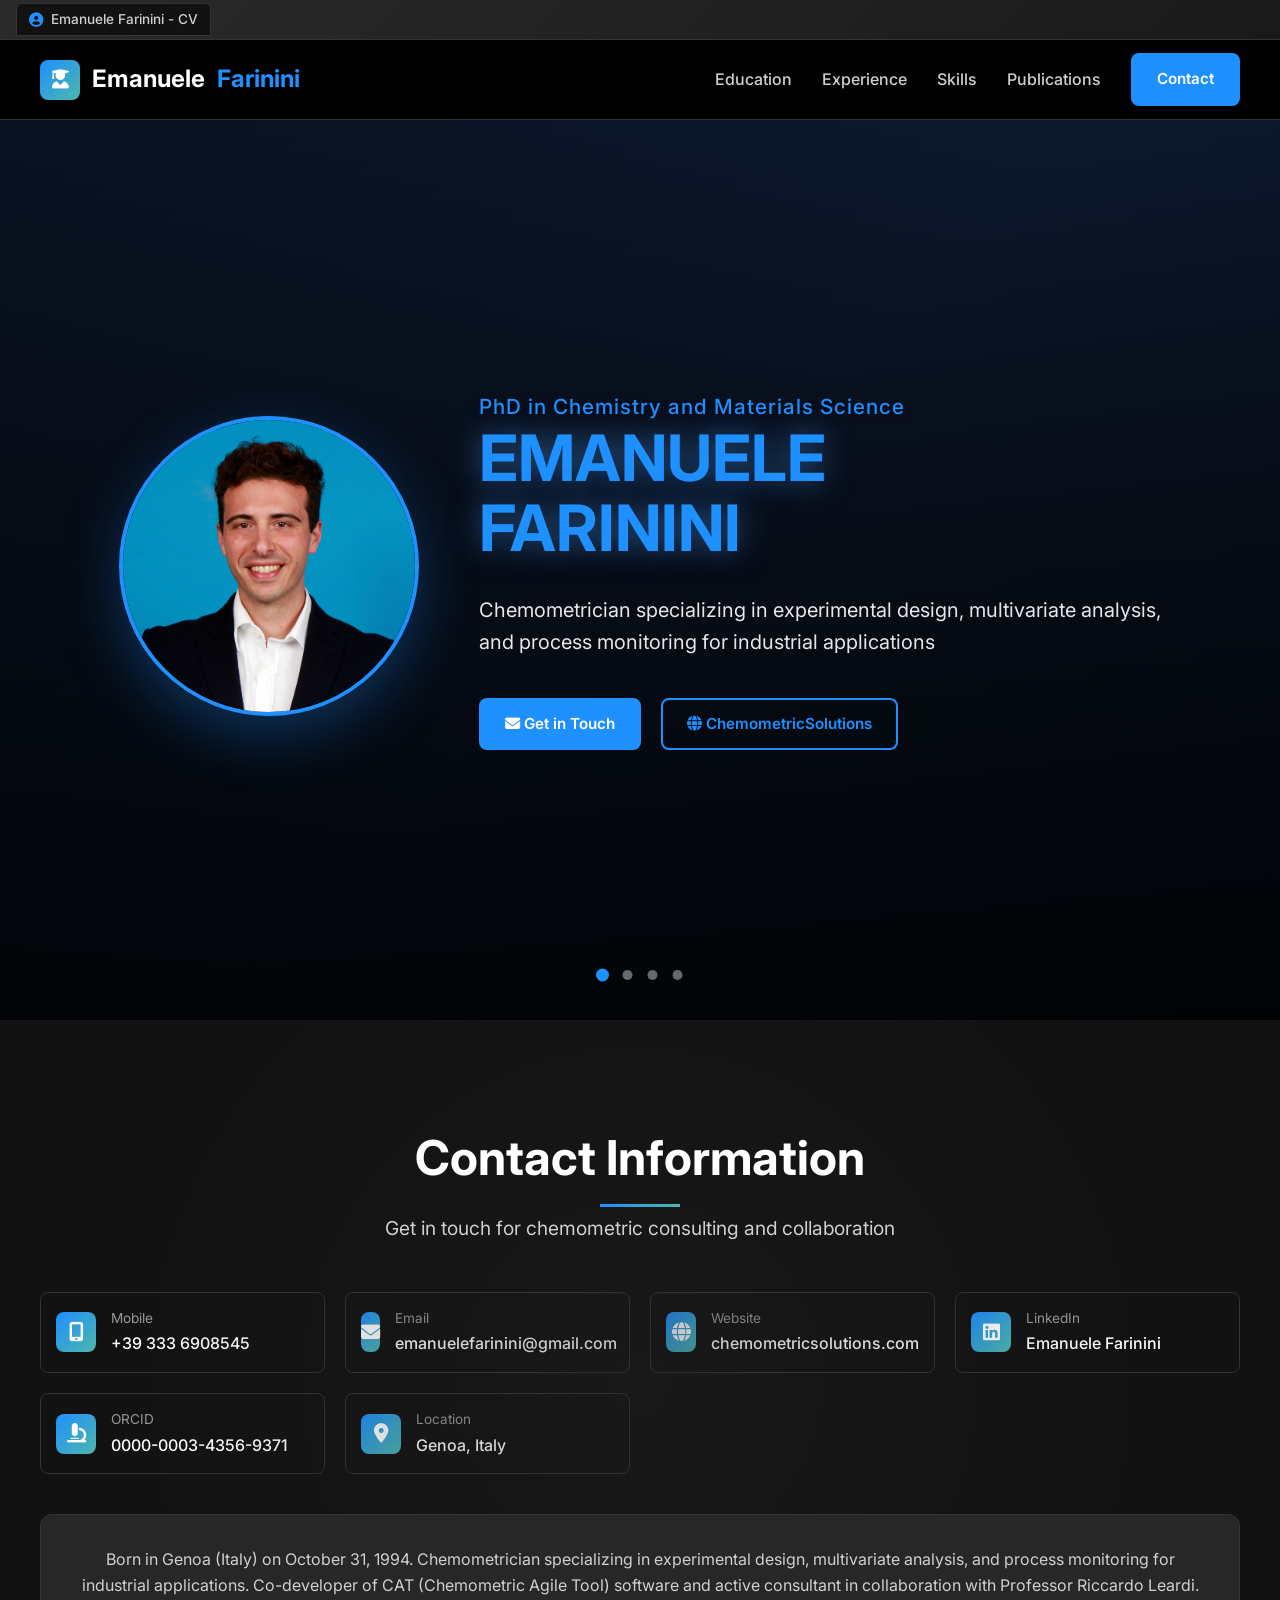
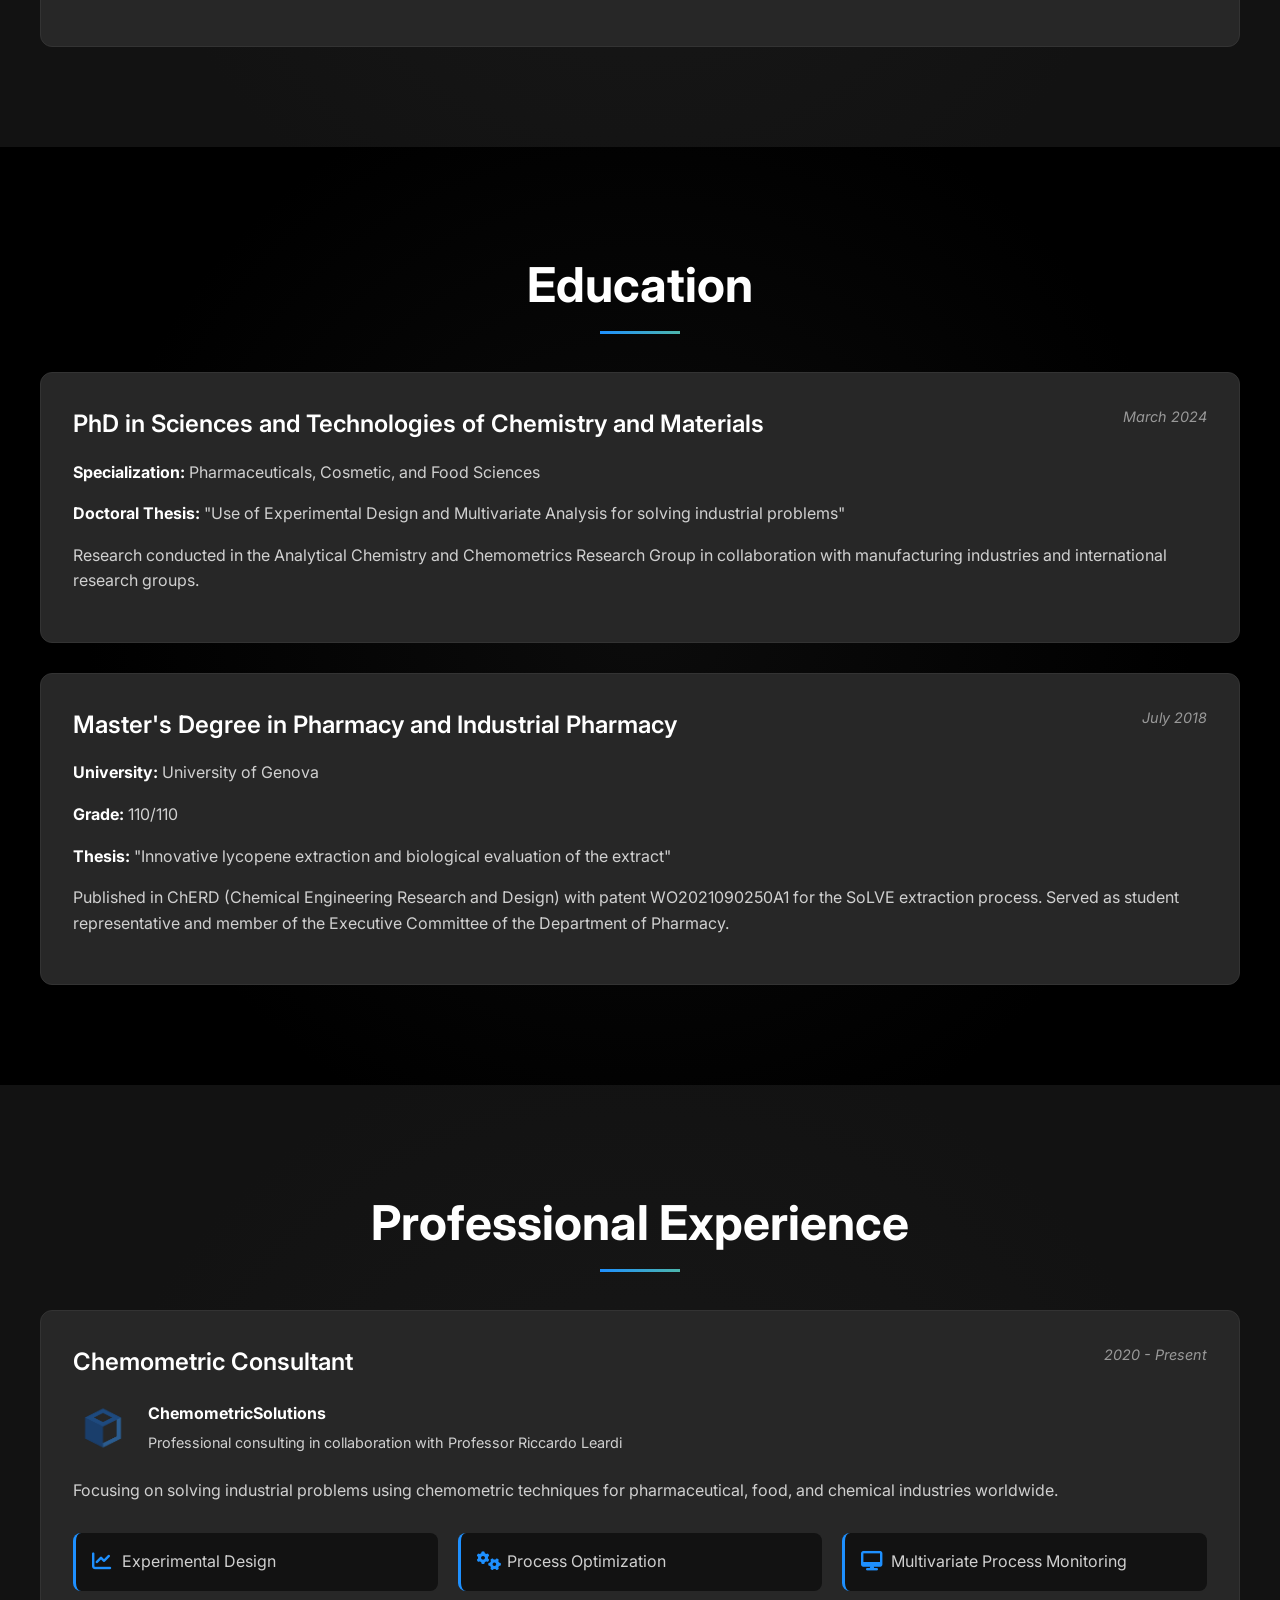
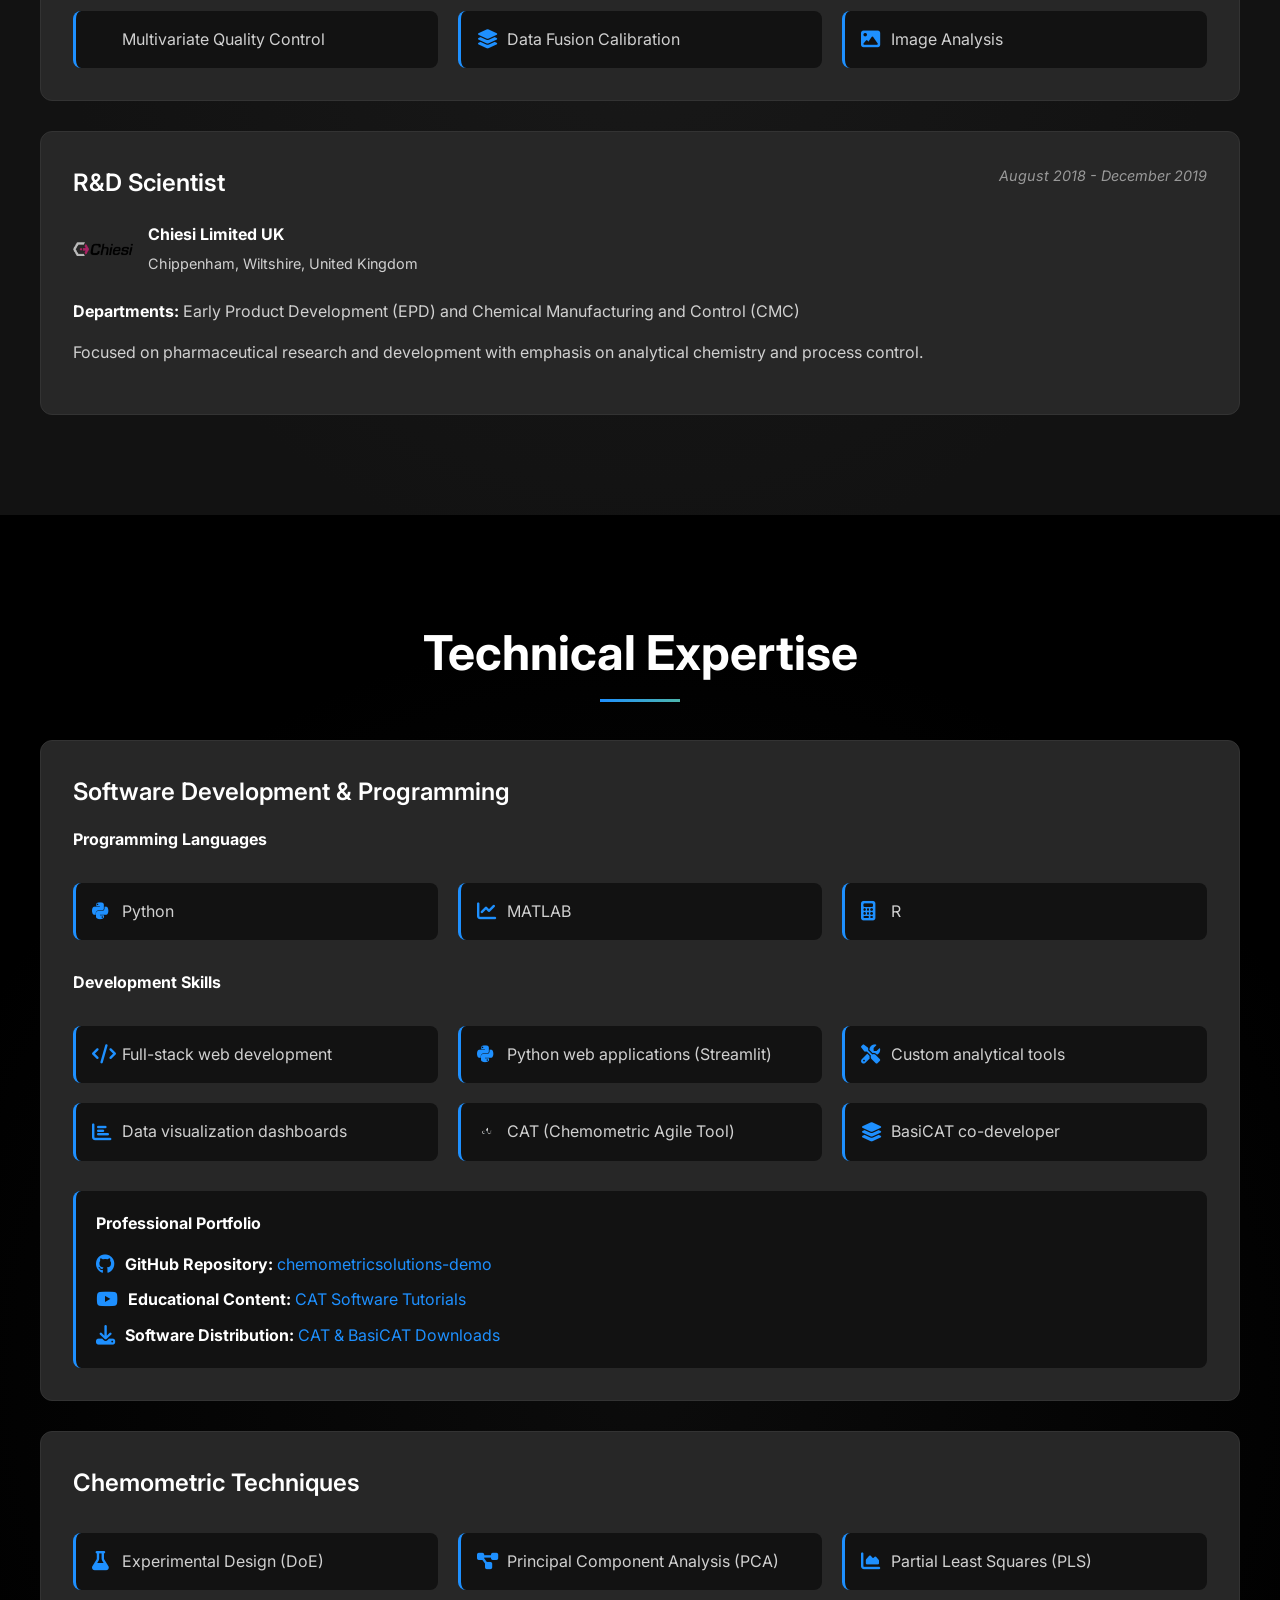
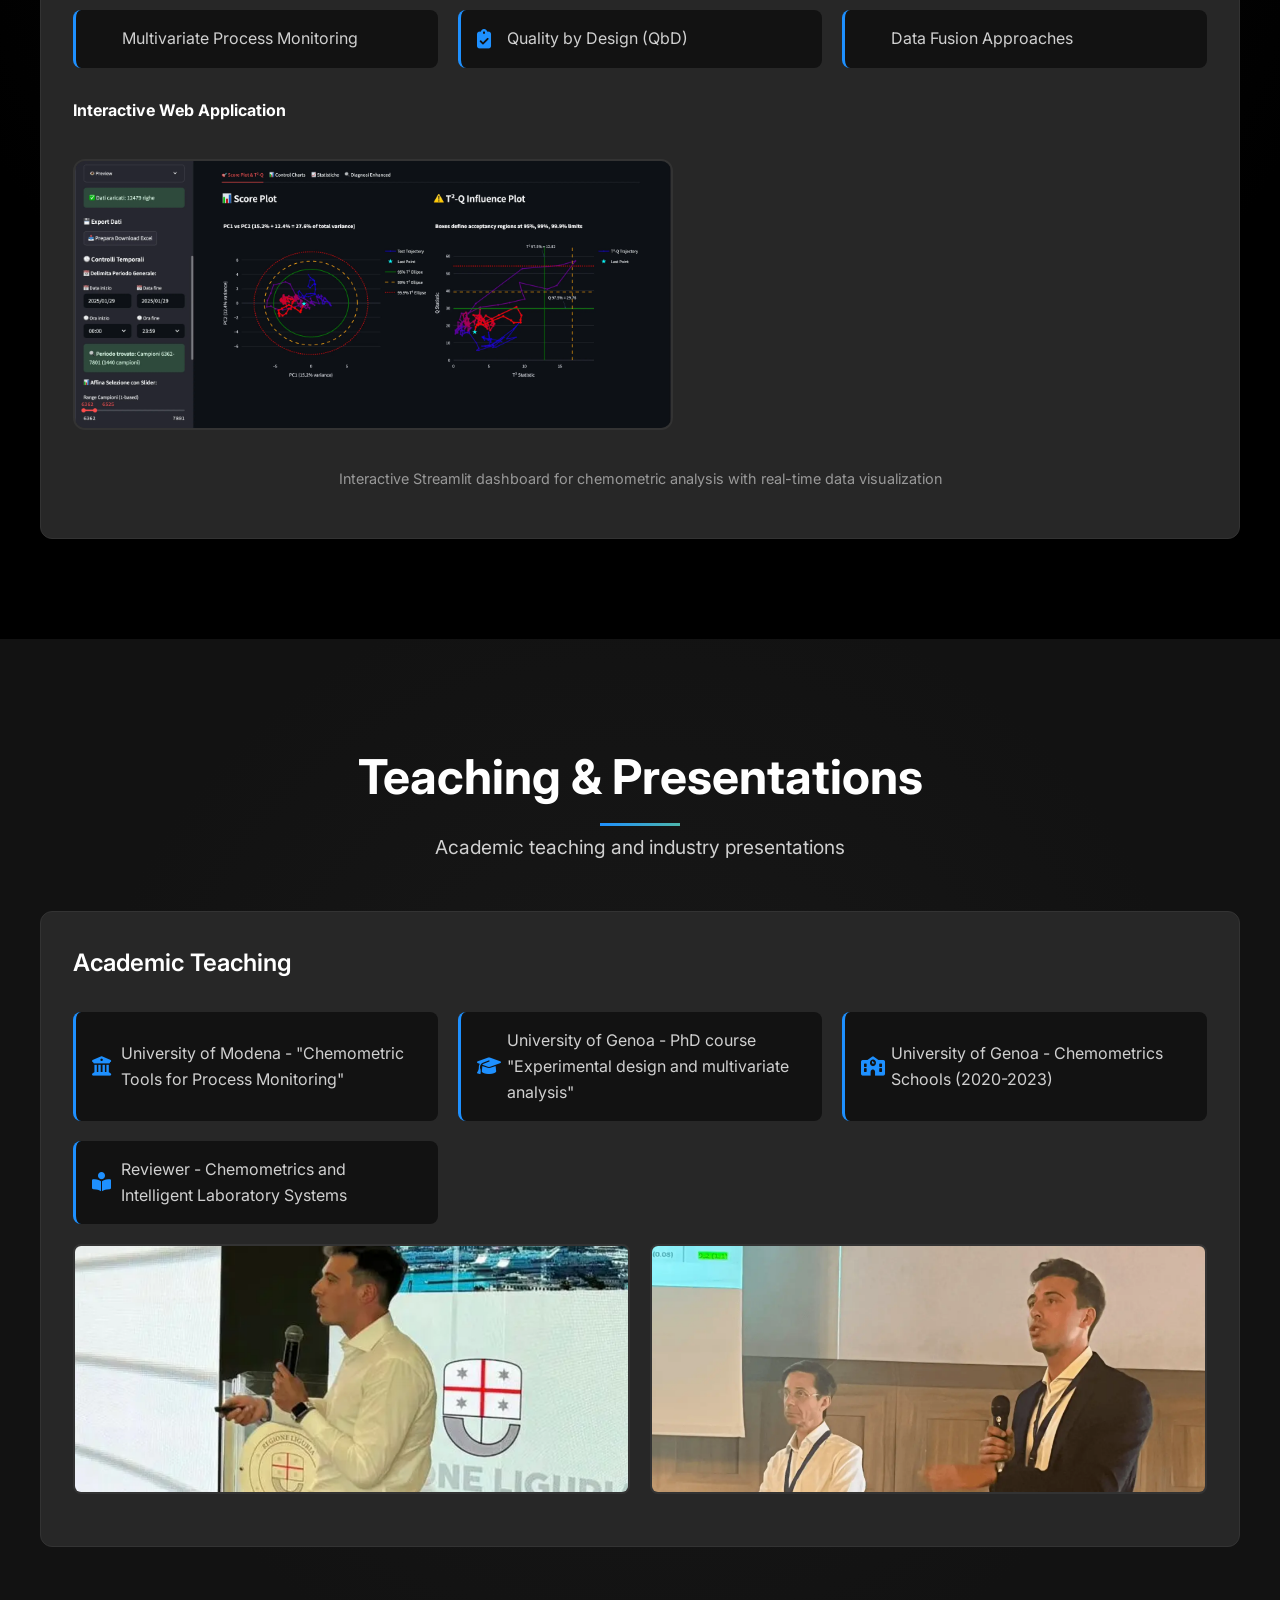
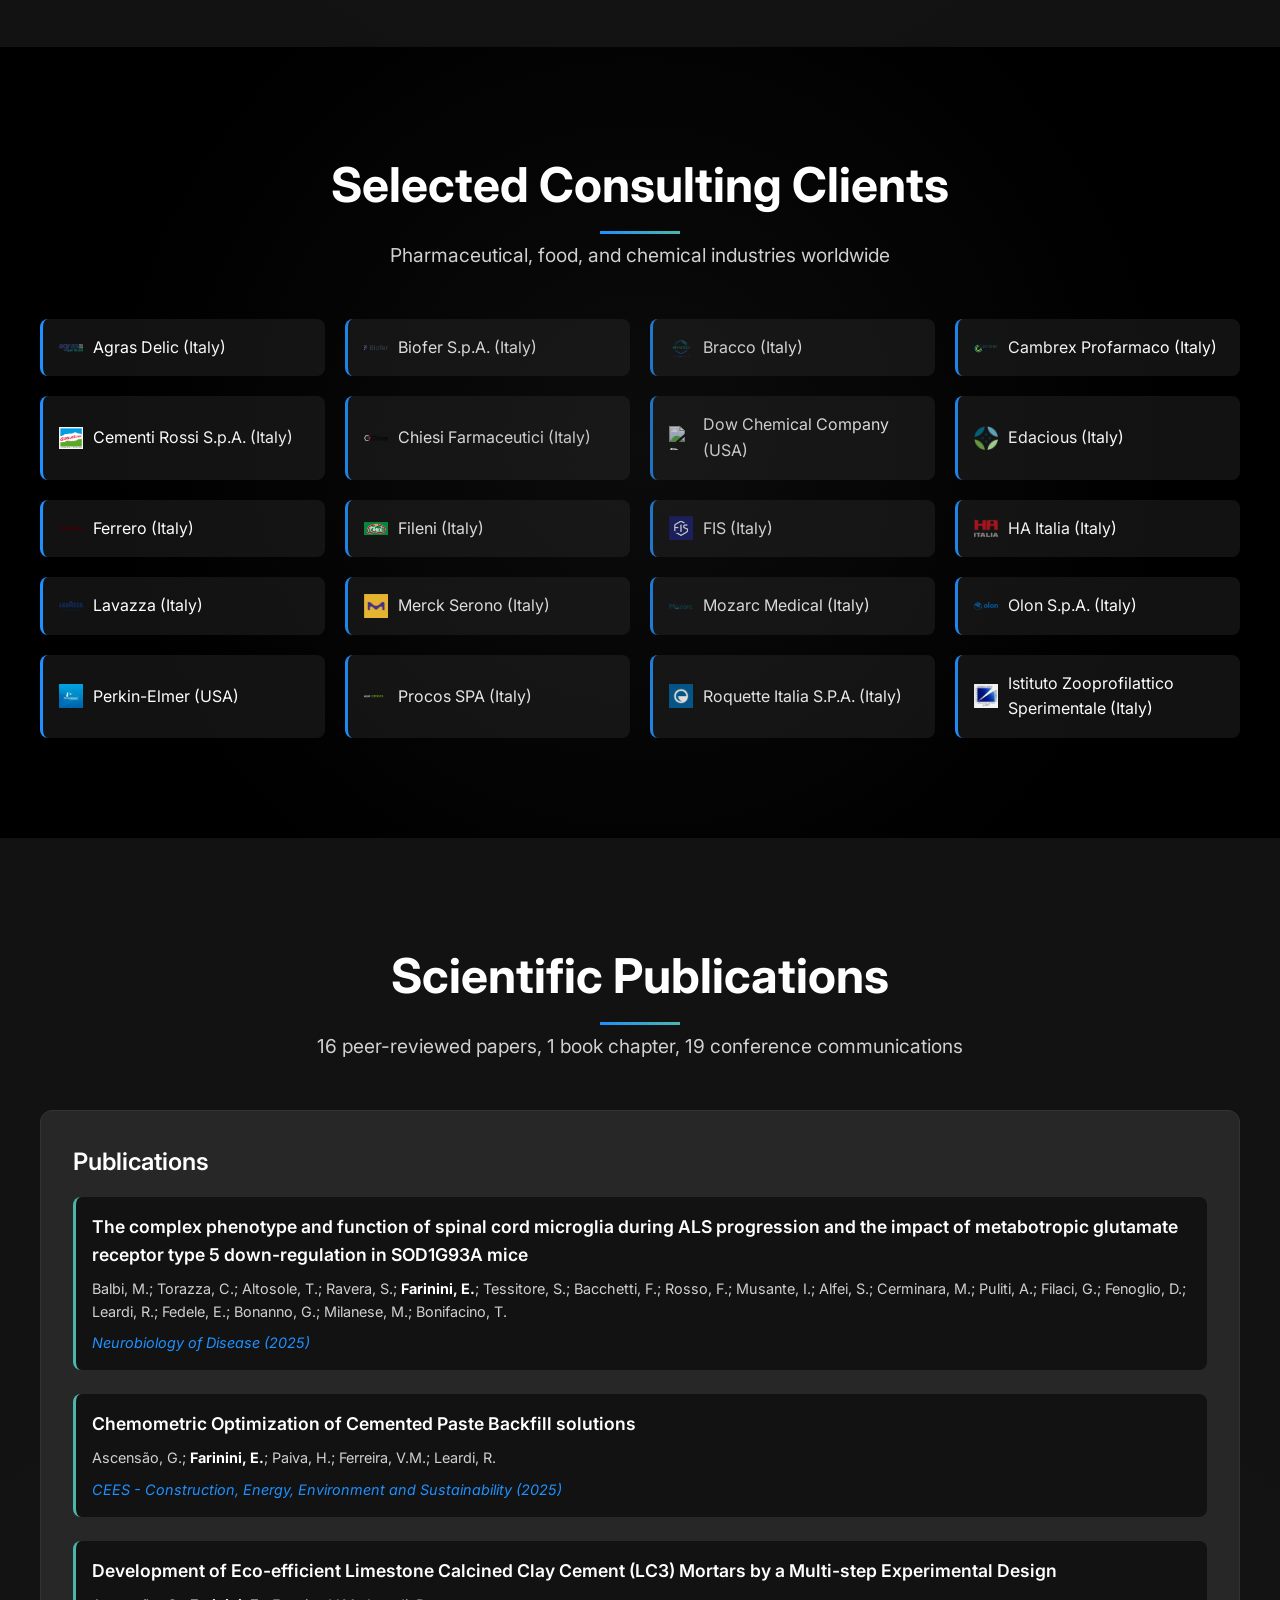
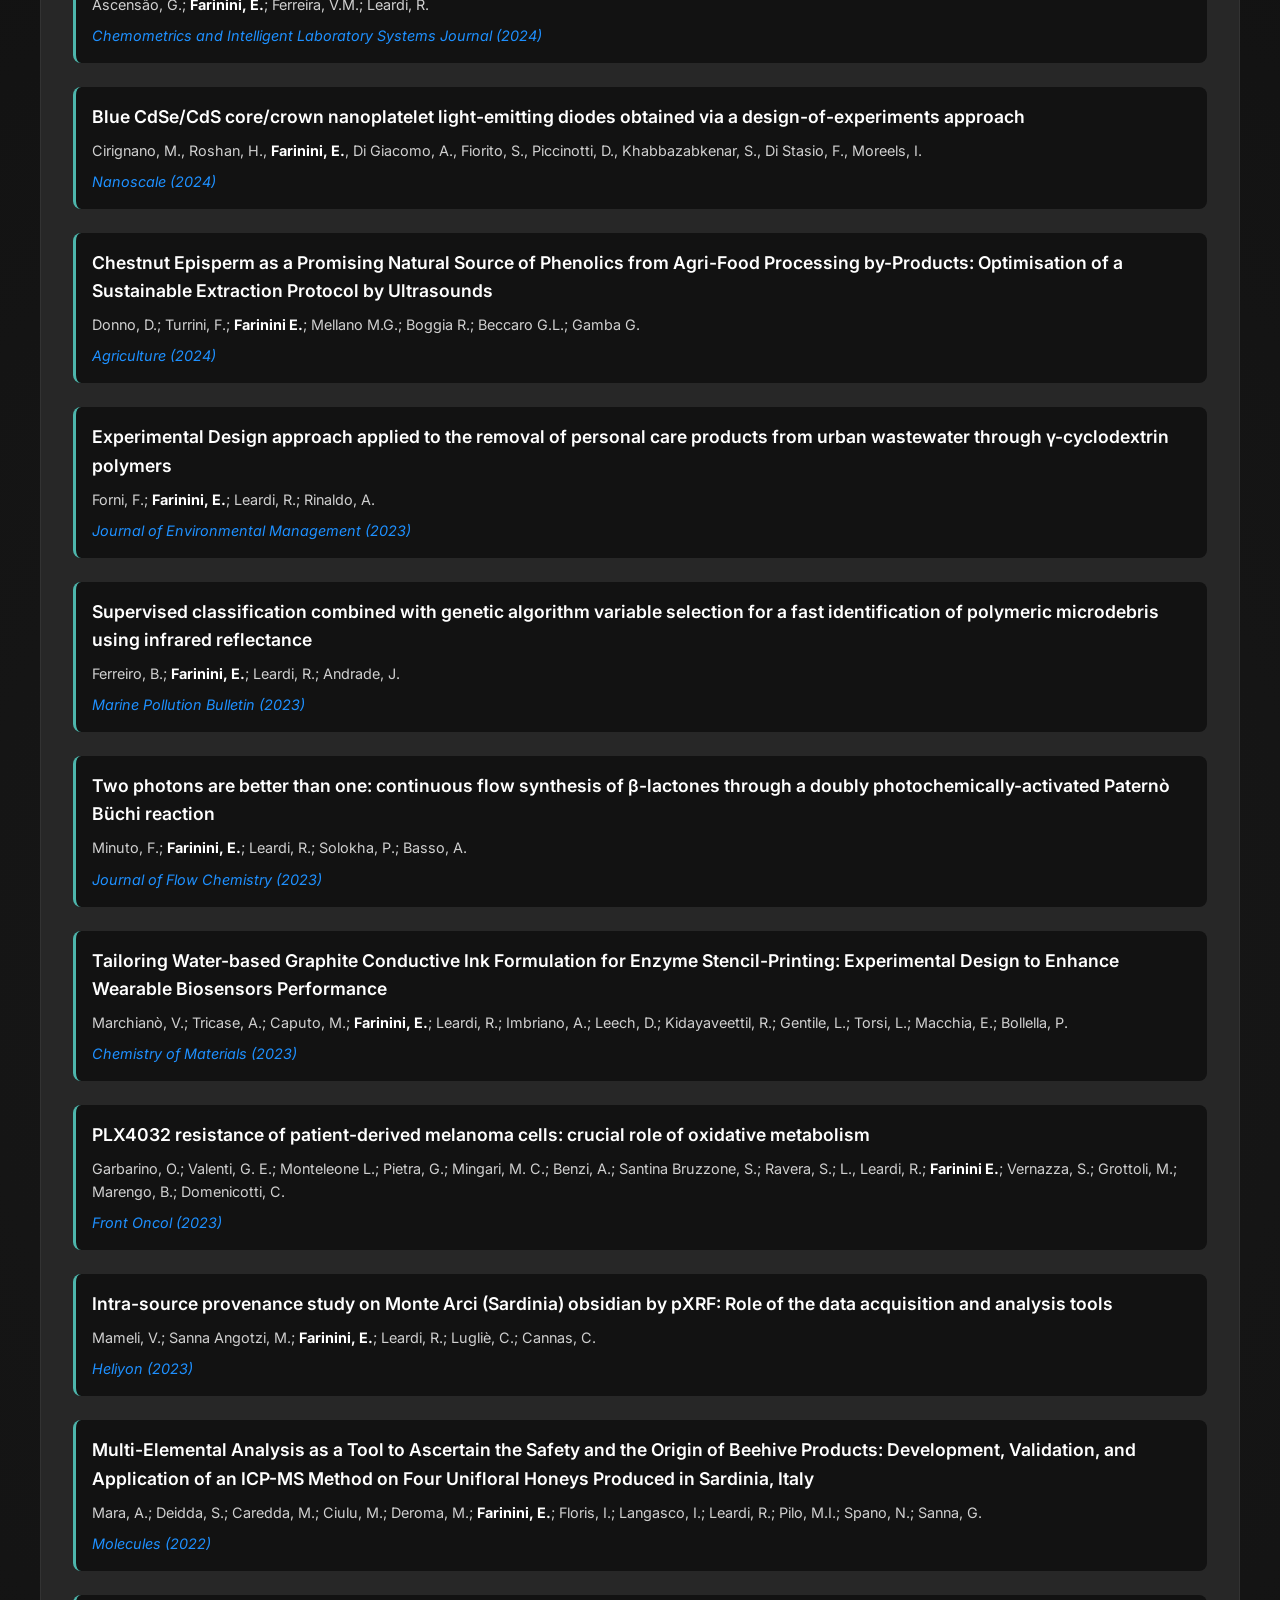
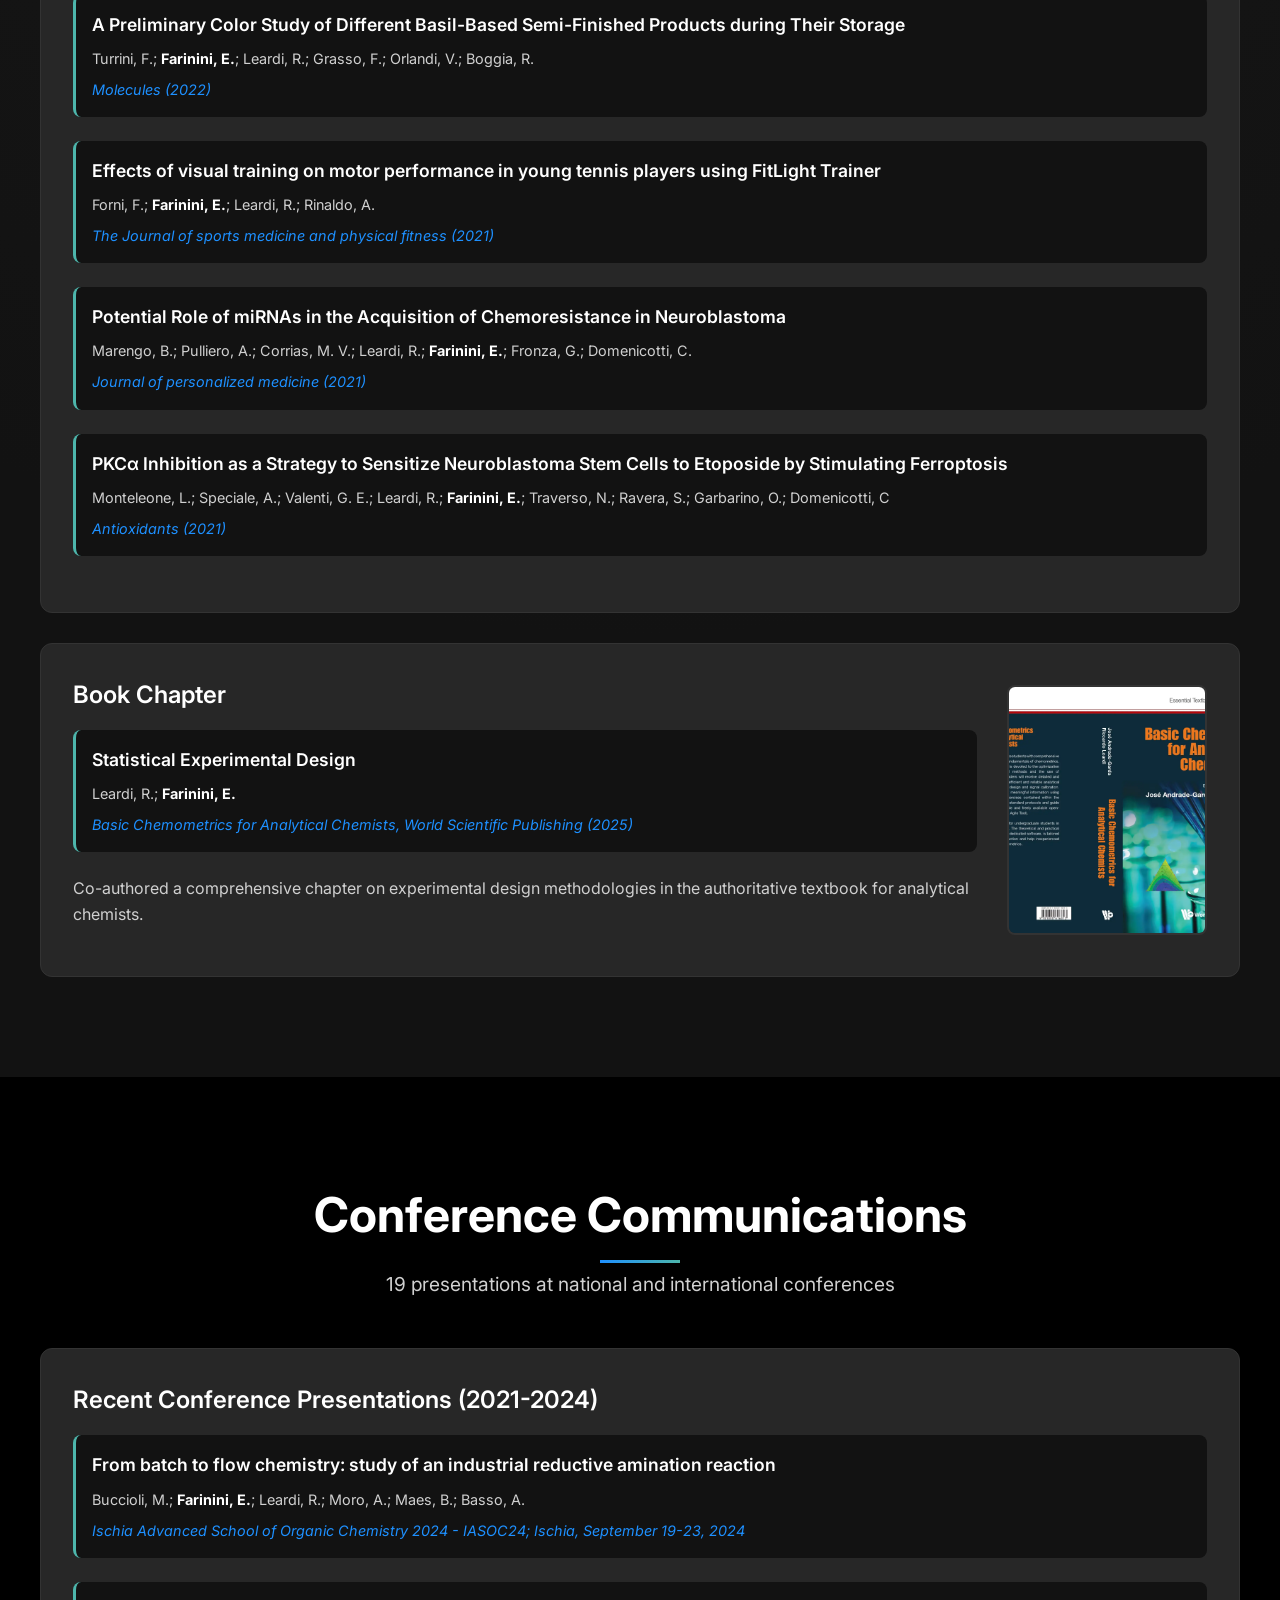
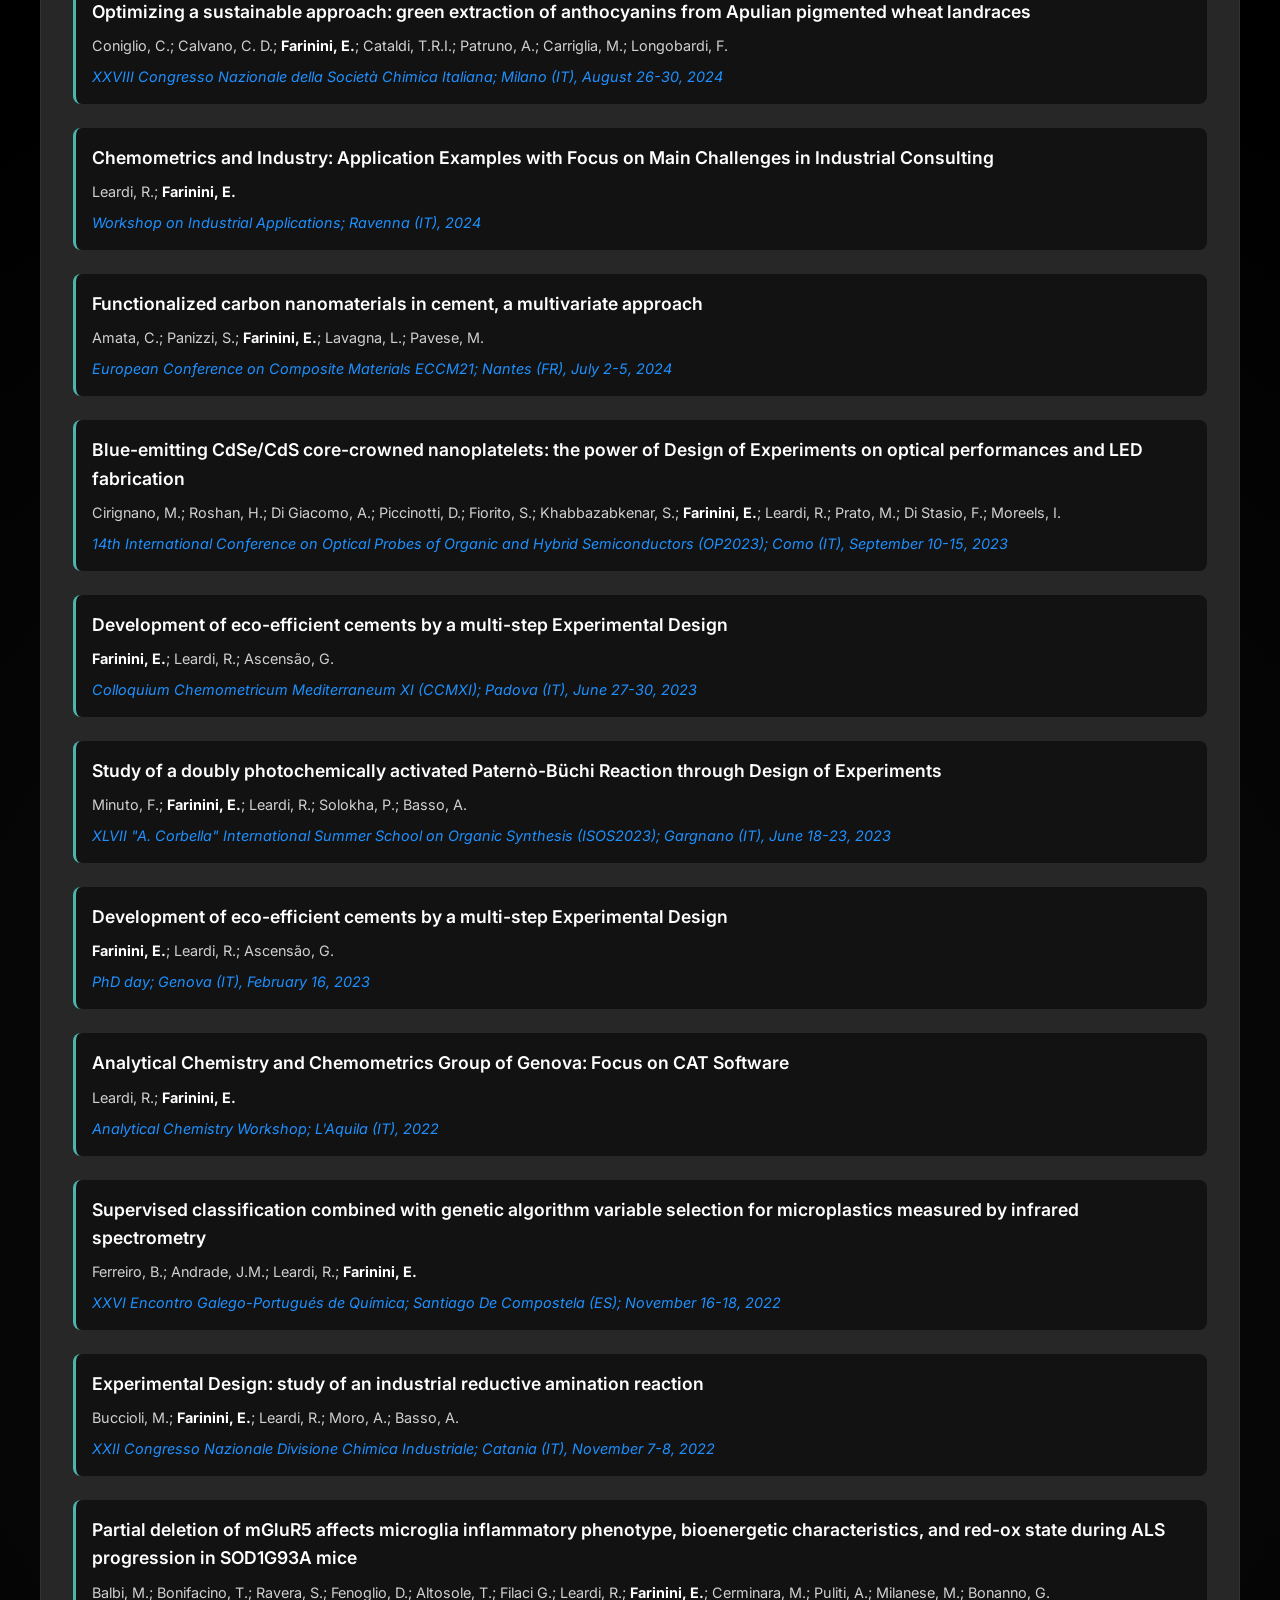
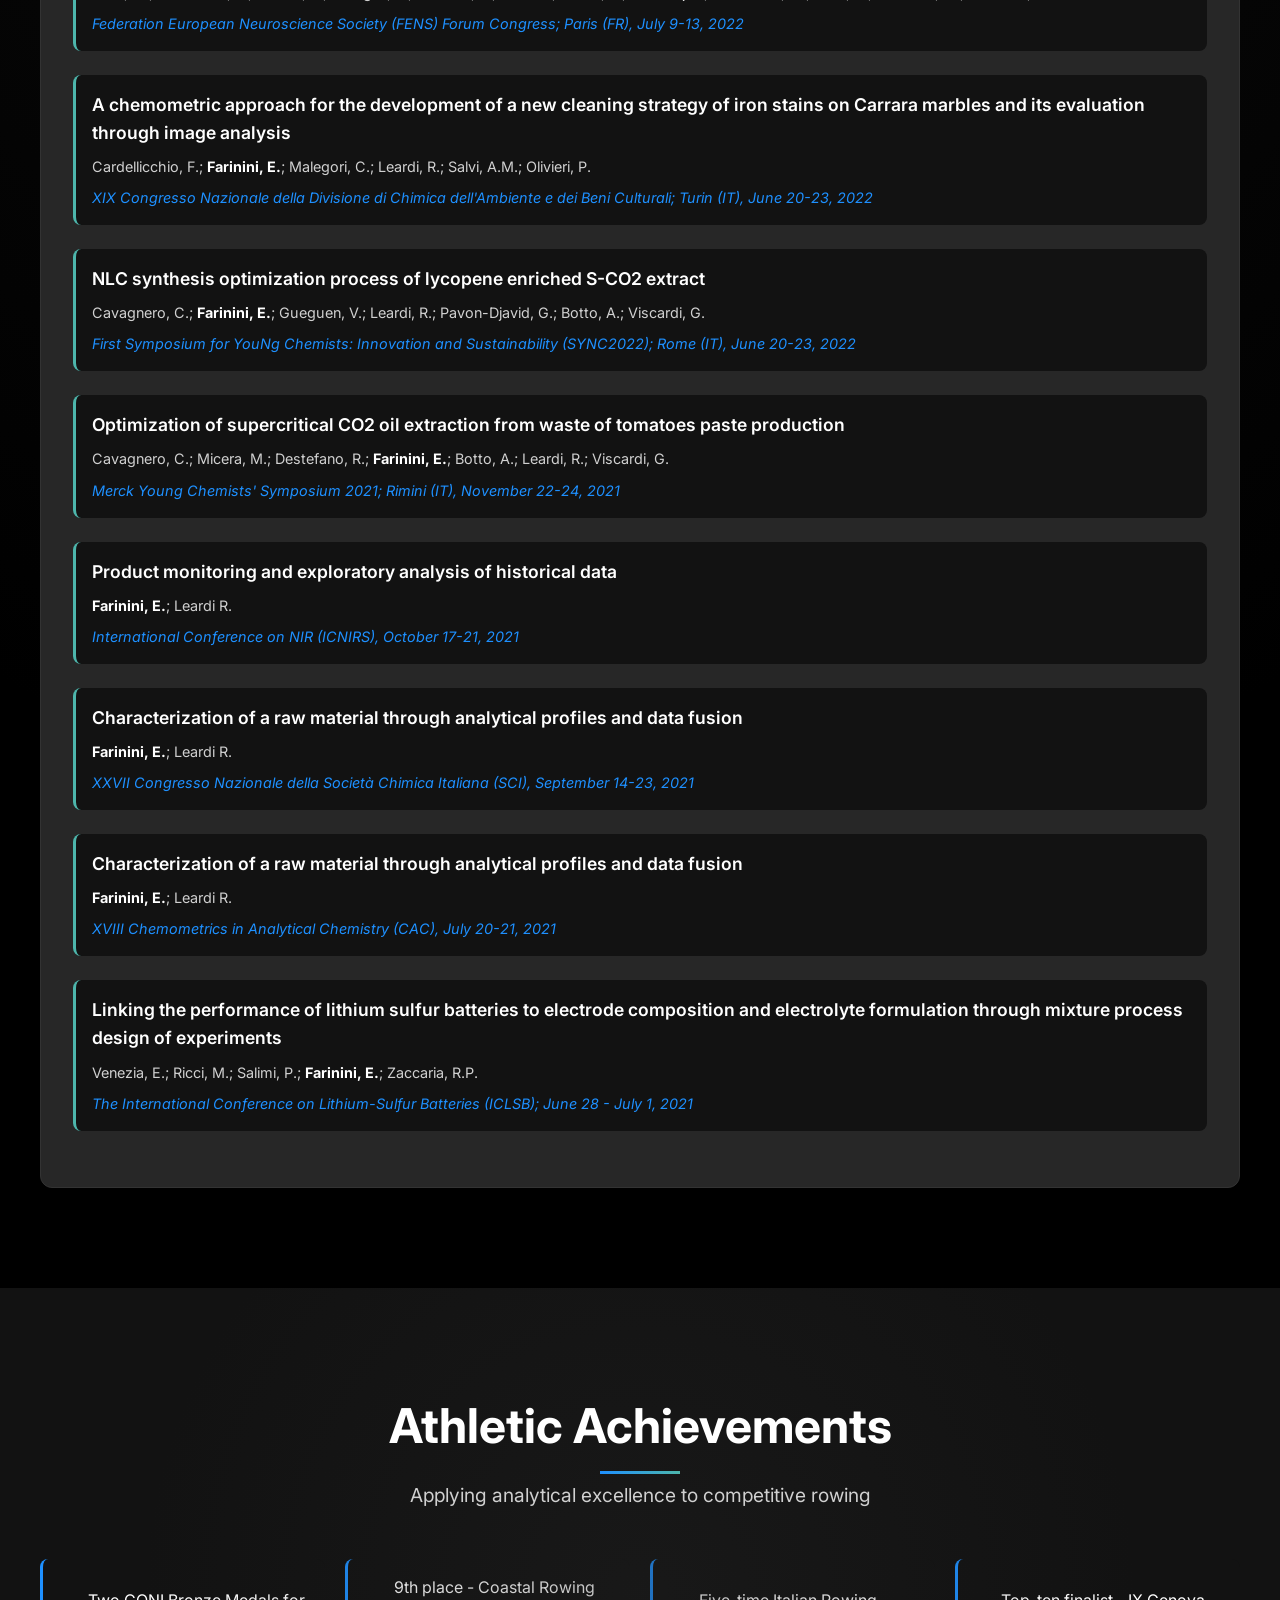
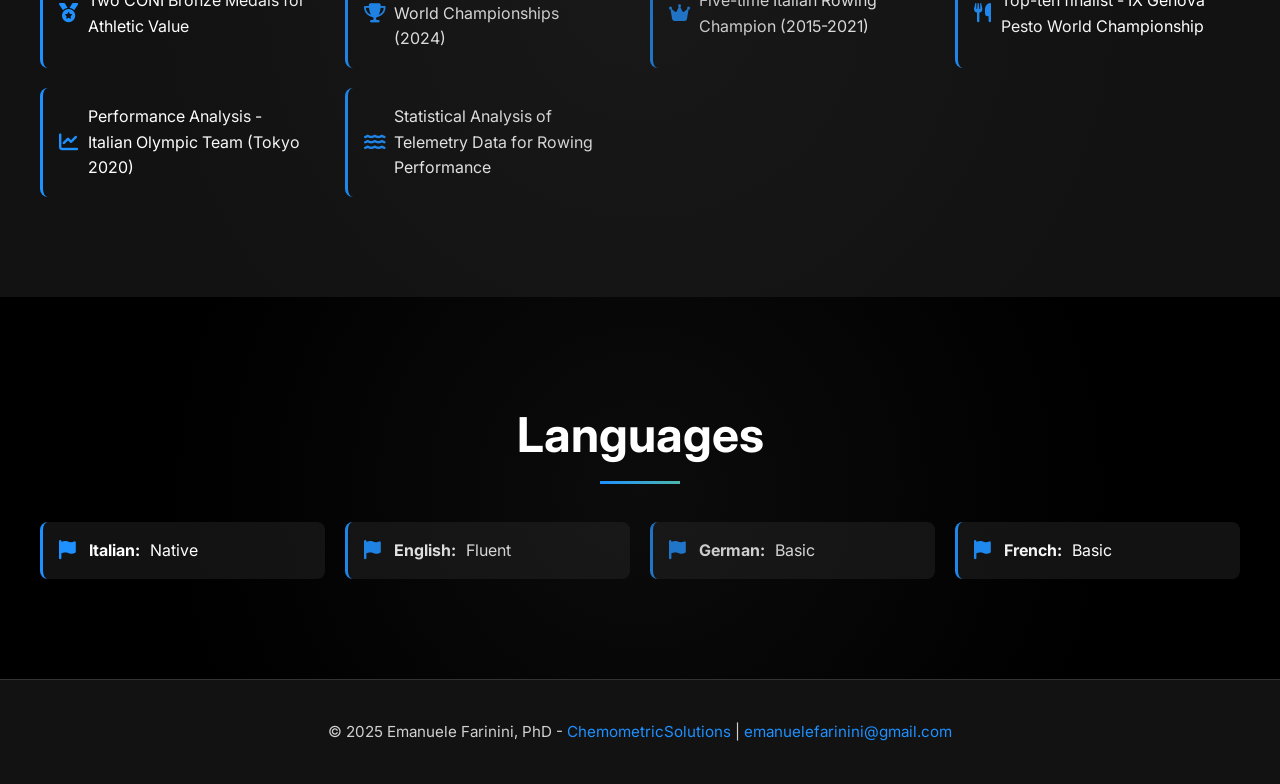
==== index.html @ c6dbc3ce "Rename emanuele_farinini_cv.html to index.html" ====
<!DOCTYPE html>
<html lang="en">
<head>
    <meta charset="UTF-8">
    <meta name="viewport" content="width=device-width, initial-scale=1.0">
    
    <!-- SEO Meta Tags -->
    <meta name="description" content="Emanuele Farinini, PhD - Chemometrician, consultant in Design of Experiments, multivariate analysis, and process monitoring. Co-developer of CAT software.">
    <meta name="keywords" content="Emanuele Farinini, chemometrics, experimental design, multivariate analysis, CAT software, chemometric consulting">
    <meta name="author" content="Emanuele Farinini">
    
    <!-- Open Graph -->
    <meta property="og:type" content="profile">
    <meta property="og:title" content="Emanuele Farinini, PhD - Curriculum Vitae">
    <meta property="og:description" content="Chemometrician specializing in experimental design and multivariate analysis">
    <meta property="og:url" content="https://efarinini.github.io">
    
    <title>Emanuele Farinini, PhD - Curriculum Vitae</title>
    
    <!-- CSS -->
    <link rel="stylesheet" href="https://cdnjs.cloudflare.com/ajax/libs/font-awesome/6.4.0/css/all.min.css">
    <link rel="stylesheet" href="https://fonts.googleapis.com/css2?family=Inter:wght@300;400;500;600;700&display=swap">
    
    <style>
        /* ================================
           CSS VARIABLES - DESIGN SYSTEM
           ================================ */
        :root {
            /* Colors */
            --primary: #000000;
            --secondary: #1E90FF;
            --accent: #4DB6AC;
            
            /* Text Colors */
            --text: #FFFFFF;
            --text-light: #D0D0D0;
            --text-lighter: #A0A0A0;
            --text-muted: #999999;
            
            /* Background Colors */
            --bg-black: #000000;
            --bg-dark: #121212;
            --bg-dark-lighter: #1E1E1E;
            --bg-dark-light: #272727;
            --bg-gray: #2a2a2a;
            
            /* UI Colors */
            --border: #333333;
            --border-light: #404040;
            --shadow: rgba(0, 0, 0, 0.3);
            --shadow-light: rgba(0, 0, 0, 0.1);
            --shadow-dark: rgba(0, 0, 0, 0.5);
            --glow: rgba(30, 144, 255, 0.4);
            --glow-light: rgba(30, 144, 255, 0.2);
            
            /* Typography */
            --font-main: 'Inter', system-ui, -apple-system, BlinkMacSystemFont, 'Segoe UI', Roboto, sans-serif;
            --font-mono: 'Fira Code', 'Monaco', 'Consolas', monospace;
            
            /* Spacing */
            --spacing-xs: 0.5rem;
            --spacing-sm: 1rem;
            --spacing-md: 1.5rem;
            --spacing-lg: 2rem;
            --spacing-xl: 3rem;
            --spacing-2xl: 4rem;
            
            /* Border Radius */
            --radius: 8px;
            --radius-lg: 12px;
            --radius-xl: 16px;
            
            /* Transitions */
            --transition: all 0.3s ease;
            --transition-fast: all 0.15s ease;
        }

        /* ================================
           GLOBAL STYLES
           ================================ */
        * {
            margin: 0;
            padding: 0;
            box-sizing: border-box;
        }

        body {
            font-family: var(--font-main);
            background-color: var(--bg-black);
            color: var(--text);
            line-height: 1.6;
            overflow-x: hidden;
        }

        .container {
            max-width: 1240px;
            margin: 0 auto;
            padding: 0 20px;
        }

        /* ================================
           BROWSER BAR
           ================================ */
        .browser-bar {
            background: linear-gradient(135deg, #2a2a2a 0%, #1a1a1a 100%);
            padding: 8px 16px;
            border-bottom: 1px solid var(--border);
            display: flex;
            align-items: center;
            position: fixed;
            top: 0;
            left: 0;
            right: 0;
            z-index: 1000;
            height: 40px;
        }

        .browser-tab {
            display: flex;
            align-items: center;
            gap: 8px;
            background: var(--bg-dark);
            padding: 4px 12px;
            border-radius: 6px 6px 0 0;
            border: 1px solid var(--border);
            font-size: 0.85rem;
        }

        .tab-icon {
            color: var(--secondary);
            font-size: 0.9rem;
        }

        .tab-title {
            color: var(--text-light);
            font-weight: 500;
        }

        /* ================================
           HEADER
           ================================ */
        .header {
            position: fixed;
            top: 40px;
            left: 0;
            right: 0;
            background: rgba(0, 0, 0, 0.95);
            backdrop-filter: blur(10px);
            border-bottom: 1px solid var(--border);
            z-index: 999;
            padding: 0;
            height: 80px;
            display: flex;
            align-items: center;
        }

        .header-container {
            display: flex;
            justify-content: space-between;
            align-items: center;
            width: 100%;
        }

        .logo {
            display: flex;
            align-items: center;
            gap: 12px;
            text-decoration: none;
            color: var(--text);
            font-size: 1.5rem;
            font-weight: 700;
        }

        .logo-cube {
            width: 40px;
            height: 40px;
            background: linear-gradient(135deg, var(--secondary), var(--accent));
            border-radius: var(--radius);
            display: flex;
            align-items: center;
            justify-content: center;
            color: white;
            font-size: 1.2rem;
        }

        .logo span {
            color: var(--secondary);
        }

        .nav {
            display: flex;
            align-items: center;
            gap: 30px;
        }

        .nav-link {
            color: var(--text-light);
            text-decoration: none;
            font-weight: 500;
            transition: var(--transition);
            position: relative;
        }

        .nav-link:hover,
        .nav-link.active {
            color: var(--secondary);
        }

        .nav-link.active::after {
            content: '';
            position: absolute;
            bottom: -5px;
            left: 0;
            width: 100%;
            height: 2px;
            background: var(--secondary);
        }

        .btn {
            display: inline-block;
            padding: 12px 24px;
            font-size: 0.95rem;
            font-weight: 600;
            text-decoration: none;
            border-radius: var(--radius);
            transition: var(--transition);
            border: 2px solid transparent;
            cursor: pointer;
        }

        .btn-secondary {
            background: var(--secondary);
            color: white;
        }

        .btn-secondary:hover {
            background: #4da3ff;
            transform: translateY(-2px);
            box-shadow: 0 8px 25px rgba(30, 144, 255, 0.4);
        }

        .btn-outline {
            border: 2px solid var(--secondary);
            color: var(--secondary);
            background: transparent;
        }

        .btn-outline:hover {
            background: var(--secondary);
            color: white;
            transform: translateY(-2px);
        }

        .mobile-nav-toggle {
            display: none;
            background: none;
            border: none;
            color: var(--text);
            font-size: 1.5rem;
            cursor: pointer;
        }

        /* ================================
           HERO SECTION WITH PROFILE
           ================================ */
        .hero-fullscreen {
            position: relative;
            height: 100vh;
            min-height: 700px;
            display: flex;
            align-items: center;
            justify-content: center;
            overflow: hidden;
            margin-top: 120px;
        }

        .hero-backgrounds {
            position: absolute;
            top: 0;
            left: 0;
            width: 100%;
            height: 100%;
            z-index: 1;
        }

        .hero-bg-slide {
            position: absolute;
            top: 0;
            left: 0;
            width: 100%;
            height: 100%;
            background-size: cover;
            background-position: center;
            opacity: 0;
            transition: opacity 1.5s ease-in-out;
            animation: kenBurns 20s ease-out infinite;
        }

        .hero-bg-slide.active {
            opacity: 1;
        }

        @keyframes kenBurns {
            0% { transform: scale(1) translateX(0); }
            50% { transform: scale(1.1) translateX(-2%); }
            100% { transform: scale(1) translateX(0); }
        }

        .hero-overlay {
            position: absolute;
            top: 0;
            left: 0;
            width: 100%;
            height: 100%;
            background: linear-gradient(180deg, 
                rgba(0, 0, 0, 0.7) 0%, 
                rgba(0, 0, 0, 0.85) 50%, 
                rgba(0, 0, 0, 0.95) 100%);
            z-index: 2;
        }

        .hero-content-centered {
            position: relative;
            z-index: 3;
            display: grid;
            grid-template-columns: 300px 1fr;
            gap: 60px;
            align-items: center;
            max-width: 1200px;
            margin: 0 auto;
            padding: 0 20px;
        }

        .profile-image-container {
            position: relative;
        }

        .profile-image {
            width: 300px;
            height: 300px;
            border-radius: 50%;
            object-fit: cover;
            border: 4px solid var(--secondary);
            box-shadow: 0 20px 60px rgba(30, 144, 255, 0.3);
            transition: var(--transition);
            animation: fadeInUp 0.8s ease-out;
        }

        .profile-image:hover {
            transform: scale(1.05);
            box-shadow: 0 30px 80px rgba(30, 144, 255, 0.4);
        }

        .hero-text-content {
            text-align: left;
        }

        .hero-subtitle {
            font-size: 1.3rem;
            font-weight: 500;
            color: var(--secondary);
            margin-bottom: 25px;
            letter-spacing: 1px;
            text-shadow: 0 2px 10px rgba(0, 0, 0, 0.5);
            animation: fadeInUp 0.8s ease-out 0.2s both;
        }

        .hero-title {
            font-size: 4rem;
            font-weight: 700;
            margin-bottom: 30px;
            color: var(--text);
            line-height: 1.1;
            text-shadow: 0 4px 20px rgba(0, 0, 0, 0.7);
            animation: fadeInUp 0.8s ease-out 0.4s both;
        }

        .hero-title .highlight {
            color: var(--secondary);
            text-shadow: 0 0 30px rgba(77, 163, 255, 0.5);
        }

        .hero-description {
            font-size: 1.25rem;
            color: rgba(255, 255, 255, 0.9);
            margin-bottom: 40px;
            line-height: 1.6;
            animation: fadeInUp 0.8s ease-out 0.6s both;
        }

        .hero-btns {
            display: flex;
            gap: 20px;
            flex-wrap: wrap;
            animation: fadeInUp 0.8s ease-out 0.8s both;
        }

        @keyframes fadeInUp {
            from {
                opacity: 0;
                transform: translateY(30px);
            }
            to {
                opacity: 1;
                transform: translateY(0);
            }
        }

        .hero-dots {
            position: absolute;
            bottom: 40px;
            left: 50%;
            transform: translateX(-50%);
            display: flex;
            gap: 15px;
            z-index: 4;
        }

        .hero-dot {
            width: 10px;
            height: 10px;
            border-radius: 50%;
            background-color: rgba(255, 255, 255, 0.4);
            cursor: pointer;
            transition: all 0.3s ease;
        }

        .hero-dot.active {
            background-color: var(--secondary);
            transform: scale(1.3);
        }

        /* ================================
           SECTIONS
           ================================ */
        .section {
            padding: 100px 0;
            position: relative;
        }

        .section:nth-child(even) {
            background-color: var(--bg-dark);
        }

        .section::before {
            content: '';
            position: absolute;
            top: 0;
            left: 0;
            width: 100%;
            height: 100%;
            background: radial-gradient(circle at center, var(--bg-dark-light) 0%, transparent 70%);
            opacity: 0.3;
            pointer-events: none;
        }

        .section-header {
            text-align: center;
            margin-bottom: var(--spacing-xl);
            position: relative;
            z-index: 2;
        }

        .section-title {
            font-size: 3rem;
            margin-bottom: var(--spacing-sm);
            position: relative;
            color: var(--text);
        }

        .section-title::after {
            content: '';
            position: absolute;
            left: 50%;
            bottom: -10px;
            transform: translateX(-50%);
            width: 80px;
            height: 3px;
            background: linear-gradient(90deg, var(--secondary), var(--accent));
        }

        .section-subtitle {
            font-size: 1.2rem;
            color: var(--text-light);
            max-width: 800px;
            margin: 0 auto;
        }

        /* ================================
           CONTENT CARDS
           ================================ */
        .content-grid {
            display: grid;
            gap: 30px;
            position: relative;
            z-index: 2;
        }

        .card {
            background-color: var(--bg-dark-light);
            border-radius: var(--radius-lg);
            padding: var(--spacing-lg);
            border: 1px solid var(--border);
            transition: var(--transition);
            position: relative;
        }

        .card::before {
            content: '';
            position: absolute;
            top: 0;
            left: 0;
            width: 100%;
            height: 4px;
            background: linear-gradient(90deg, var(--secondary), var(--accent));
            border-radius: var(--radius-lg) var(--radius-lg) 0 0;
            transform: scaleX(0);
            transition: transform 0.3s ease;
        }

        .card:hover {
            transform: translateY(-5px);
            box-shadow: 0 20px 60px rgba(30, 144, 255, 0.2);
            border-color: var(--secondary);
        }

        .card:hover::before {
            transform: scaleX(1);
        }

        .card-header {
            display: flex;
            justify-content: space-between;
            align-items: flex-start;
            margin-bottom: var(--spacing-sm);
            flex-wrap: wrap;
            gap: var(--spacing-sm);
        }

        .card-title {
            font-size: 1.5rem;
            color: var(--text);
            font-weight: 600;
        }

        .card-meta {
            font-size: 0.9rem;
            color: var(--text-muted);
            font-style: italic;
        }

        .card-content {
            color: var(--text-light);
            line-height: 1.6;
        }

        .card-content p {
            margin-bottom: var(--spacing-sm);
        }

        .card-content strong {
            color: var(--text);
        }

        /* ================================
           CARD WITH IMAGE
           ================================ */
        .card-with-image {
            display: grid;
            grid-template-columns: 1fr 200px;
            gap: 30px;
            align-items: center;
        }

        .card-image {
            width: 200px;
            height: 250px;
            object-fit: cover;
            border-radius: var(--radius);
            border: 2px solid var(--border);
            transition: var(--transition);
        }

        .card-image:hover {
            border-color: var(--secondary);
            transform: scale(1.05);
        }

        /* ================================
           SKILLS GRID
           ================================ */
        .skills-grid {
            display: grid;
            grid-template-columns: repeat(auto-fit, minmax(280px, 1fr));
            gap: 20px;
            margin-top: 30px;
        }

        .skill-item {
            background-color: var(--bg-dark);
            padding: var(--spacing-sm);
            border-radius: var(--radius);
            border-left: 3px solid var(--secondary);
            transition: var(--transition);
            display: flex;
            align-items: center;
            gap: 10px;
        }

        .skill-item:hover {
            background-color: var(--bg-dark-lighter);
            border-left-color: var(--accent);
            transform: translateX(5px);
        }

        .skill-item i {
            color: var(--secondary);
            font-size: 1.2rem;
            width: 20px;
        }

        .skill-item img {
            width: 20px;
            height: 20px;
            object-fit: contain;
        }

        /* ================================
           PUBLICATIONS
           ================================ */
        .publication-item {
            margin-bottom: var(--spacing-md);
            padding: var(--spacing-sm);
            background-color: var(--bg-dark);
            border-radius: var(--radius);
            border-left: 3px solid var(--accent);
            transition: var(--transition);
        }

        .publication-item:hover {
            background-color: var(--bg-dark-lighter);
            transform: translateX(5px);
        }

        .publication-title {
            font-weight: 600;
            color: var(--text);
            margin-bottom: var(--spacing-xs);
            font-size: 1.1rem;
        }

        .publication-authors {
            color: var(--text-light);
            font-size: 0.9rem;
            margin-bottom: var(--spacing-xs);
        }

        .publication-journal {
            color: var(--secondary);
            font-style: italic;
            font-size: 0.9rem;
        }

        /* ================================
           CONTACT INFO
           ================================ */
        .contact-grid {
            display: grid;
            grid-template-columns: repeat(auto-fit, minmax(250px, 1fr));
            gap: 20px;
            margin: 30px 0;
        }

        .contact-item {
            display: flex;
            align-items: center;
            gap: 15px;
            padding: 15px;
            background-color: var(--bg-dark);
            border-radius: var(--radius);
            border: 1px solid var(--border);
            transition: var(--transition);
        }

        .contact-item:hover {
            background-color: var(--bg-dark-lighter);
            border-color: var(--secondary);
        }

        .contact-icon {
            width: 40px;
            height: 40px;
            background: linear-gradient(135deg, var(--secondary), var(--accent));
            border-radius: var(--radius);
            display: flex;
            align-items: center;
            justify-content: center;
            color: white;
            font-size: 1.2rem;
        }

        .contact-info {
            flex: 1;
        }

        .contact-label {
            font-size: 0.85rem;
            color: var(--text-muted);
            margin-bottom: 2px;
        }

        .contact-value {
            color: var(--text);
            font-weight: 500;
        }

        .contact-value a {
            color: inherit;
            text-decoration: none;
        }

        .contact-value a:hover {
            color: var(--secondary);
        }

        /* ================================
           DEMO SECTION
           ================================ */
        .demo-image {
            width: 100%;
            max-width: 600px;
            height: auto;
            border-radius: var(--radius-lg);
            border: 2px solid var(--border);
            margin: 20px 0;
            transition: var(--transition);
        }

        .demo-image:hover {
            border-color: var(--secondary);
            transform: scale(1.02);
        }

        /* ================================
           PRESENTATION SECTION
           ================================ */
        .presentation-images {
            display: grid;
            grid-template-columns: repeat(auto-fit, minmax(300px, 1fr));
            gap: 20px;
            margin: 20px 0;
        }

        .presentation-image {
            width: 100%;
            height: 250px;
            object-fit: cover;
            border-radius: var(--radius);
            border: 2px solid var(--border);
            transition: var(--transition);
        }

        .presentation-image:hover {
            border-color: var(--secondary);
            transform: scale(1.05);
        }

        /* ================================
           FOOTER
           ================================ */
        .footer {
            padding: 40px 0;
            text-align: center;
            background: var(--bg-dark);
            border-top: 1px solid var(--border);
            margin-top: 0;
        }

        .footer p {
            color: var(--text-light);
            font-size: 0.95rem;
            margin: 0;
        }

        .footer a {
            color: var(--secondary);
            text-decoration: none;
        }

        .footer a:hover {
            color: var(--accent);
        }

        /* ================================
           RESPONSIVE DESIGN
           ================================ */
        @media (max-width: 768px) {
            .header {
                height: 70px;
            }

            .nav {
                display: none;
            }

            .mobile-nav-toggle {
                display: block;
            }

            .hero-fullscreen {
                margin-top: 110px;
            }

            .hero-content-centered {
                grid-template-columns: 1fr;
                text-align: center;
                gap: 30px;
            }

            .hero-text-content {
                text-align: center;
            }

            .profile-image {
                width: 200px;
                height: 200px;
            }

            .hero-title {
                font-size: 2.5rem;
            }

            .hero-subtitle {
                font-size: 1.1rem;
            }

            .hero-description {
                font-size: 1rem;
            }

            .section-title {
                font-size: 2rem;
            }

            .hero-btns {
                justify-content: center;
            }

            .btn {
                width: 100%;
                max-width: 300px;
            }

            .card-header {
                flex-direction: column;
                align-items: flex-start;
            }

            .card-with-image {
                grid-template-columns: 1fr;
                text-align: center;
            }

            .skills-grid {
                grid-template-columns: 1fr;
            }

            .contact-grid {
                grid-template-columns: 1fr;
            }

            .presentation-images {
                grid-template-columns: 1fr;
            }
        }

        @media (max-width: 480px) {
            .hero-title {
                font-size: 2rem;
            }

            .section-title {
                font-size: 1.5rem;
            }

            .card {
                padding: var(--spacing-sm);
            }

            .container {
                padding: 0 15px;
            }

            .profile-image {
                width: 150px;
                height: 150px;
            }
        }

        /* ================================
           PRINT STYLES
           ================================ */
        @media print {
            .browser-bar,
            .header,
            .hero-dots,
            .footer {
                display: none;
            }

            body {
                background-color: white;
                color: black;
            }

            .hero-fullscreen {
                height: auto;
                margin-top: 0;
                padding: 40px 0;
            }

            .hero-overlay {
                display: none;
            }

            .section::before {
                display: none;
            }

            .card {
                border: 1px solid #ddd;
                box-shadow: none;
                background-color: #f9f9f9;
                break-inside: avoid;
            }

            .hero-title,
            .section-title,
            .card-title {
                color: black;
            }

            .hero-title .highlight {
                color: #0066cc;
            }

            a {
                color: #0066cc;
            }
        }
    </style>
</head>
<body>
    <!-- Top Browser Bar -->
    <div class="browser-bar">
        <div class="browser-tab">
            <div class="tab-icon">
                <i class="fas fa-user-circle"></i>
            </div>
            <span class="tab-title">Emanuele Farinini - CV</span>
        </div>
    </div>
    
    <!-- Header -->
    <header class="header">
        <div class="container header-container">
            <a href="#" class="logo">
                <div class="logo-cube"><i class="fas fa-user-graduate"></i></div>
                Emanuele<span>Farinini</span>
            </a>
            
            <nav class="nav">
                <a href="#education" class="nav-link">Education</a>
                <a href="#experience" class="nav-link">Experience</a>
                <a href="#skills" class="nav-link">Skills</a>
                <a href="#publications" class="nav-link">Publications</a>
                <a href="#contact" class="btn btn-secondary">Contact</a>
            </nav>
            
            <button class="mobile-nav-toggle">
                <i class="fas fa-bars"></i>
            </button>
        </div>
    </header>

    <!-- Hero Section with Profile Photo -->
    <section class="hero-fullscreen">
        <!-- Background Images Container -->
        <div class="hero-backgrounds">
            <div class="hero-bg-slide active" style="background: linear-gradient(135deg, #1e3c72 0%, #2a5298 50%, #1e3c72 100%);"></div>
            <div class="hero-bg-slide" style="background: linear-gradient(135deg, #0f2027 0%, #203a43 50%, #2c5364 100%);"></div>
            <div class="hero-bg-slide" style="background: linear-gradient(135deg, #232526 0%, #414345 100%);"></div>
            <div class="hero-bg-slide" style="background: linear-gradient(135deg, #2c1810 0%, #8b4513 50%, #2c1810 100%);"></div>
        </div>
        
        <!-- Dark Overlay -->
        <div class="hero-overlay"></div>
        
        <!-- Centered Content with Profile Photo -->
        <div class="container">
            <div class="hero-content-centered">
                <div class="profile-image-container">
                    <img src="images/Emanuele Farinini.webp" alt="Emanuele Farinini" class="profile-image">
                </div>
                
                <div class="hero-text-content">
                    <span class="hero-subtitle">PhD in Chemistry and Materials Science</span>
                    
                    <h1 class="hero-title">
                        <span class="highlight">EMANUELE</span><br>
                        <span class="highlight">FARININI</span>
                    </h1>
                    
                    <p class="hero-description">
                        Chemometrician specializing in experimental design, multivariate analysis,<br>
                        and process monitoring for industrial applications
                    </p>
                    
                    <div class="hero-btns">
                        <a href="#contact" class="btn btn-secondary">
                            <i class="fas fa-envelope"></i> Get in Touch
                        </a>
                        <a href="https://chemometricsolutions.com" target="_blank" class="btn btn-outline">
                            <i class="fas fa-globe"></i> ChemometricSolutions
                        </a>
                    </div>
                </div>
            </div>
        </div>
        
        <!-- Dots Navigation -->
        <div class="hero-dots">
            <span class="hero-dot active" data-slide="0"></span>
            <span class="hero-dot" data-slide="1"></span>
            <span class="hero-dot" data-slide="2"></span>
            <span class="hero-dot" data-slide="3"></span>
        </div>
    </section>

    <!-- Contact Information Section -->
    <section class="section" id="contact">
        <div class="container">
            <div class="section-header">
                <h2 class="section-title">Contact Information</h2>
                <p class="section-subtitle">Get in touch for chemometric consulting and collaboration</p>
            </div>

            <div class="contact-grid">
                <div class="contact-item">
                    <div class="contact-icon">
                        <i class="fas fa-mobile-alt"></i>
                    </div>
                    <div class="contact-info">
                        <div class="contact-label">Mobile</div>
                        <div class="contact-value">+39 333 6908545</div>
                    </div>
                </div>

                <div class="contact-item">
                    <div class="contact-icon">
                        <i class="fas fa-envelope"></i>
                    </div>
                    <div class="contact-info">
                        <div class="contact-label">Email</div>
                        <div class="contact-value">
                            <a href="mailto:emanuelefarinini@gmail.com">emanuelefarinini@gmail.com</a>
                        </div>
                    </div>
                </div>

                <div class="contact-item">
                    <div class="contact-icon">
                        <i class="fas fa-globe"></i>
                    </div>
                    <div class="contact-info">
                        <div class="contact-label">Website</div>
                        <div class="contact-value">
                            <a href="https://chemometricsolutions.com" target="_blank">chemometricsolutions.com</a>
                        </div>
                    </div>
                </div>

                <div class="contact-item">
                    <div class="contact-icon">
                        <i class="fab fa-linkedin"></i>
                    </div>
                    <div class="contact-info">
                        <div class="contact-label">LinkedIn</div>
                        <div class="contact-value">
                            <a href="https://www.linkedin.com/in/emanuele-farinini-609a0a147/" target="_blank">Emanuele Farinini</a>
                        </div>
                    </div>
                </div>

                <div class="contact-item">
                    <div class="contact-icon">
                        <i class="fas fa-microscope"></i>
                    </div>
                    <div class="contact-info">
                        <div class="contact-label">ORCID</div>
                        <div class="contact-value">0000-0003-4356-9371</div>
                    </div>
                </div>

                <div class="contact-item">
                    <div class="contact-icon">
                        <i class="fas fa-map-marker-alt"></i>
                    </div>
                    <div class="contact-info">
                        <div class="contact-label">Location</div>
                        <div class="contact-value">Genoa, Italy</div>
                    </div>
                </div>
            </div>

            <div class="card" style="margin-top: 40px;">
                <div class="card-content" style="text-align: center;">
                    <p>Born in Genoa (Italy) on October 31, 1994. Chemometrician specializing in experimental design, multivariate analysis, and process monitoring for industrial applications. Co-developer of CAT (Chemometric Agile Tool) software and active consultant in collaboration with Professor Riccardo Leardi.</p>
                </div>
            </div>
        </div>
    </section>

    <!-- Education Section -->
    <section class="section" id="education">
        <div class="container">
            <div class="section-header">
                <h2 class="section-title">Education</h2>
            </div>

            <div class="content-grid">
                <div class="card">
                    <div class="card-header">
                        <h3 class="card-title">PhD in Sciences and Technologies of Chemistry and Materials</h3>
                        <span class="card-meta">March 2024</span>
                    </div>
                    <div class="card-content">
                        <p><strong>Specialization:</strong> Pharmaceuticals, Cosmetic, and Food Sciences</p>
                        <p><strong>Doctoral Thesis:</strong> "Use of Experimental Design and Multivariate Analysis for solving industrial problems"</p>
                        <p>Research conducted in the Analytical Chemistry and Chemometrics Research Group in collaboration with manufacturing industries and international research groups.</p>
                    </div>
                </div>

                <div class="card">
                    <div class="card-header">
                        <h3 class="card-title">Master's Degree in Pharmacy and Industrial Pharmacy</h3>
                        <span class="card-meta">July 2018</span>
                    </div>
                    <div class="card-content">
                        <p><strong>University:</strong> University of Genova</p>
                        <p><strong>Grade:</strong> 110/110</p>
                        <p><strong>Thesis:</strong> "Innovative lycopene extraction and biological evaluation of the extract"</p>
                        <p>Published in ChERD (Chemical Engineering Research and Design) with patent WO2021090250A1 for the SoLVE extraction process. Served as student representative and member of the Executive Committee of the Department of Pharmacy.</p>
                    </div>
                </div>
            </div>
        </div>
    </section>

    <!-- Professional Experience Section -->
    <section class="section" id="experience">
        <div class="container">
            <div class="section-header">
                <h2 class="section-title">Professional Experience</h2>
            </div>

            <div class="content-grid">
                <div class="card">
                    <div class="card-header">
                        <h3 class="card-title">Chemometric Consultant</h3>
                        <span class="card-meta">2020 - Present</span>
                    </div>
                    <div class="card-content">
                        <div style="display: flex; align-items: center; gap: 15px; margin-bottom: 20px;">
                            <img src="images/logo-icon.png" alt="ChemometricSolutions Logo" style="width: 60px; height: 60px; object-fit: contain;">
                            <div>
                                <h4 style="color: var(--text); margin: 0 0 5px 0;">ChemometricSolutions</h4>
                                <p style="color: var(--text-light); margin: 0; font-size: 0.9rem;">Professional consulting in collaboration with Professor Riccardo Leardi</p>
                            </div>
                        </div>
                        <p>Focusing on solving industrial problems using chemometric techniques for pharmaceutical, food, and chemical industries worldwide.</p>
                        <div class="skills-grid">
                            <div class="skill-item">
                                <i class="fas fa-chart-line"></i>
                                Experimental Design
                            </div>
                            <div class="skill-item">
                                <i class="fas fa-cogs"></i>
                                Process Optimization
                            </div>
                            <div class="skill-item">
                                <i class="fas fa-desktop"></i>
                                Multivariate Process Monitoring
                            </div>
                            <div class="skill-item">
                                <i class="fas fa-quality"></i>
                                Multivariate Quality Control
                            </div>
                            <div class="skill-item">
                                <i class="fas fa-layer-group"></i>
                                Data Fusion Calibration
                            </div>
                            <div class="skill-item">
                                <i class="fas fa-image"></i>
                                Image Analysis
                            </div>
                        </div>
                    </div>
                </div>
                <div class="card">
                    <div class="card-header">
                        <h3 class="card-title">R&D Scientist</h3>
                        <span class="card-meta">August 2018 - December 2019</span>
                    </div>
                    <div class="card-content">
                        <div style="display: flex; align-items: center; gap: 15px; margin-bottom: 20px;">
                            <img src="images/chiesi.webp" alt="Chiesi Farmaceutici Logo" style="width: 60px; height: 60px; object-fit: contain;">
                            <div>
                                <h4 style="color: var(--text); margin: 0 0 5px 0;">Chiesi Limited UK</h4>
                                <p style="color: var(--text-light); margin: 0; font-size: 0.9rem;">Chippenham, Wiltshire, United Kingdom</p>
                            </div>
                        </div>
                        <p><strong>Departments:</strong> Early Product Development (EPD) and Chemical Manufacturing and Control (CMC)</p>
                        <p>Focused on pharmaceutical research and development with emphasis on analytical chemistry and process control.</p>
                    </div>
                </div>
        </div>
    </section>

    <!-- Technical Skills Section with CAT Logo -->
    <section class="section" id="skills">
        <div class="container">
            <div class="section-header">
                <h2 class="section-title">Technical Expertise</h2>
            </div>

            <div class="content-grid">
                <div class="card">
                    <div class="card-header">
                        <h3 class="card-title">Software Development & Programming</h3>
                    </div>
                    <div class="card-content">
                        <h4 style="color: var(--text); margin-bottom: 15px;">Programming Languages</h4>
                        <div class="skills-grid">
                            <div class="skill-item">
                                <i class="fab fa-python"></i>
                                Python
                            </div>
                            <div class="skill-item">
                                <i class="fas fa-chart-line"></i>
                                MATLAB
                            </div>
                            <div class="skill-item">
                                <i class="fas fa-calculator"></i>
                                R
                            </div>
                        </div>

                        <h4 style="color: var(--text); margin: 30px 0 15px 0;">Development Skills</h4>
                        <div class="skills-grid">
                            <div class="skill-item">
                                <i class="fas fa-code"></i>
                                Full-stack web development
                            </div>
                            <div class="skill-item">
                                <i class="fab fa-python"></i>
                                Python web applications (Streamlit)
                            </div>
                            <div class="skill-item">
                                <i class="fas fa-tools"></i>
                                Custom analytical tools
                            </div>
                            <div class="skill-item">
                                <i class="fas fa-chart-bar"></i>
                                Data visualization dashboards
                            </div>
                            <div class="skill-item">
                                <img src="images/cat-logo.PNG" alt="CAT Software" style="width: 20px; height: 20px;">
                                CAT (Chemometric Agile Tool)
                            </div>
                            <div class="skill-item">
                                <i class="fas fa-layer-group"></i>
                                BasiCAT co-developer
                            </div>
                        </div>
                        
                        <div style="margin-top: 30px; padding: 20px; background-color: var(--bg-dark); border-radius: var(--radius); border-left: 3px solid var(--secondary);">
                            <h4 style="color: var(--text); margin-bottom: 15px;">Professional Portfolio</h4>
                            <div style="display: flex; flex-direction: column; gap: 10px;">
                                <div style="display: flex; align-items: center; gap: 10px;">
                                    <i class="fab fa-github" style="color: var(--secondary); font-size: 1.2rem;"></i>
                                    <span style="color: var(--text-light);"><strong>GitHub Repository:</strong> <a href="https://github.com/EFarinini/chemometricsolutions-demo" target="_blank" style="color: var(--secondary); text-decoration: none;">chemometricsolutions-demo</a></span>
                                </div>
                                <div style="display: flex; align-items: center; gap: 10px;">
                                    <i class="fab fa-youtube" style="color: var(--secondary); font-size: 1.2rem;"></i>
                                    <span style="color: var(--text-light);"><strong>Educational Content:</strong> <a href="https://www.youtube.com/channel/UCVIUJAhMVR0a59m3BG_dR0A" target="_blank" style="color: var(--secondary); text-decoration: none;">CAT Software Tutorials</a></span>
                                </div>
                                <div style="display: flex; align-items: center; gap: 10px;">
                                    <i class="fas fa-download" style="color: var(--secondary); font-size: 1.2rem;"></i>
                                    <span style="color: var(--text-light);"><strong>Software Distribution:</strong> <a href="http://gruppochemiometria.it/index.php/software" target="_blank" style="color: var(--secondary); text-decoration: none;">CAT & BasiCAT Downloads</a></span>
                                </div>
                            </div>
                        </div>
                    </div>
                </div>

                <div class="card">
                    <div class="card-header">
                        <h3 class="card-title">Chemometric Techniques</h3>
                    </div>
                    <div class="card-content">
                        <div class="skills-grid">
                            <div class="skill-item">
                                <i class="fas fa-flask"></i>
                                Experimental Design (DoE)
                            </div>
                            <div class="skill-item">
                                <i class="fas fa-project-diagram"></i>
                                Principal Component Analysis (PCA)
                            </div>
                            <div class="skill-item">
                                <i class="fas fa-chart-area"></i>
                                Partial Least Squares (PLS)
                            </div>
                            <div class="skill-item">
                                <i class="fas fa-monitor-waveform"></i>
                                Multivariate Process Monitoring
                            </div>
                            <div class="skill-item">
                                <i class="fas fa-clipboard-check"></i>
                                Quality by Design (QbD)
                            </div>
                            <div class="skill-item">
                                <i class="fas fa-merge"></i>
                                Data Fusion Approaches
                            </div>
                        </div>
                        
                        <!-- Software Demo Screenshot -->
                        <div style="margin-top: 30px;">
                            <h4 style="color: var(--text); margin-bottom: 15px;">Interactive Web Application</h4>
                            <img src="images/streamlit-dashboard.webp" alt="Streamlit Dashboard Interface" class="demo-image">
                            <p style="margin-top: 10px; font-size: 0.9rem; color: var(--text-muted); text-align: center;">
                                Interactive Streamlit dashboard for chemometric analysis with real-time data visualization
                            </p>
                        </div>
                    </div>
                </div>
            </div>
        </div>
    </section>

    <!-- Teaching & Presentations Section -->
    <section class="section">
        <div class="container">
            <div class="section-header">
                <h2 class="section-title">Teaching & Presentations</h2>
                <p class="section-subtitle">Academic teaching and industry presentations</p>
            </div>

            <div class="content-grid">
                <div class="card">
                    <div class="card-header">
                        <h3 class="card-title">Academic Teaching</h3>
                    </div>
                    <div class="card-content">
                        <div class="skills-grid">
                            <div class="skill-item">
                                <i class="fas fa-university"></i>
                                University of Modena - "Chemometric Tools for Process Monitoring"
                            </div>
                            <div class="skill-item">
                                <i class="fas fa-graduation-cap"></i>
                                University of Genoa - PhD course "Experimental design and multivariate analysis"
                            </div>
                            <div class="skill-item">
                                <i class="fas fa-school"></i>
                                University of Genoa - Chemometrics Schools (2020-2023)
                            </div>
                            <div class="skill-item">
                                <i class="fas fa-book-reader"></i>
                                Reviewer - Chemometrics and Intelligent Laboratory Systems
                            </div>
                        </div>
                        
                        <!-- Presentation Photos -->
                        <div class="presentation-images">
                            <img src="images/emanuele-.webp" alt="Conference Presentation" class="presentation-image">
                            <img src="images/ris.webp" alt="Academic Presentation" class="presentation-image">
                        </div>
                    </div>
                </div>
            </div>
        </div>
    </section>

    <!-- Selected Clients Section -->
    <section class="section">
        <div class="container">
            <div class="section-header">
                <h2 class="section-title">Selected Consulting Clients</h2>
                <p class="section-subtitle">Pharmaceutical, food, and chemical industries worldwide</p>
            </div>

            <div class="skills-grid">
                <div class="skill-item">
                    <img src="images/Agras_delic.webp" alt="Agras Delic" style="width: 24px; height: 24px; object-fit: contain;">
                    Agras Delic (Italy)
                </div>
                <div class="skill-item">
                    <img src="images/biofer.webp" alt="Biofer" style="width: 24px; height: 24px; object-fit: contain;">
                    Biofer S.p.A. (Italy)
                </div>
                <div class="skill-item">
                    <img src="images/bracco.webp" alt="Bracco" style="width: 24px; height: 24px; object-fit: contain;">
                    Bracco (Italy)
                </div>
                <div class="skill-item">
                    <img src="images/cambrex.webp" alt="Cambrex" style="width: 24px; height: 24px; object-fit: contain;">
                    Cambrex Profarmaco (Italy)
                </div>
                <div class="skill-item">
                    <img src="images/cementirossi.webp" alt="Cementi Rossi" style="width: 24px; height: 24px; object-fit: contain;">
                    Cementi Rossi S.p.A. (Italy)
                </div>
                <div class="skill-item">
                    <img src="images/chiesi.webp" alt="Chiesi" style="width: 24px; height: 24px; object-fit: contain;">
                    Chiesi Farmaceutici (Italy)
                </div>
                <div class="skill-item">
                    <img src=images/Dow_Chemical_Company.webp" alt="Dow Chemical" style="width: 24px; height: 24px; object-fit: contain;">
                    Dow Chemical Company (USA)
                </div>
                <div class="skill-item">
                    <img src="images/edacious.webp" alt="Edacious" style="width: 24px; height: 24px; object-fit: contain;">
                    Edacious (Italy)
                </div>
                <div class="skill-item">
                    <img src="images/ferrero.webp" alt="Ferrero" style="width: 24px; height: 24px; object-fit: contain;">
                    Ferrero (Italy)
                </div>
                <div class="skill-item">
                    <img src="images/fileni.webp" alt="Fileni" style="width: 24px; height: 24px; object-fit: contain;">
                    Fileni (Italy)
                </div>
                <div class="skill-item">
                    <img src="images/fis.webp" alt="FIS" style="width: 24px; height: 24px; object-fit: contain;">
                    FIS (Italy)
                </div>
                <div class="skill-item">
                    <img src="images/haitalia.webp" alt="HA Italia" style="width: 24px; height: 24px; object-fit: contain;">
                    HA Italia (Italy)
                </div>
                <div class="skill-item">
                    <img src="images/lavazza.webp" alt="Lavazza" style="width: 24px; height: 24px; object-fit: contain;">
                    Lavazza (Italy)
                </div>
                <div class="skill-item">
                    <img src="images/merck.webp" alt="Merck" style="width: 24px; height: 24px; object-fit: contain;">
                    Merck Serono (Italy)
                </div>
                <div class="skill-item">
                    <img src="images/Mozarc.webp" alt="Mozarc Medical" style="width: 24px; height: 24px; object-fit: contain;">
                    Mozarc Medical (Italy)
                </div>
                <div class="skill-item">
                    <img src="images/Olon.webp" alt="Olon" style="width: 24px; height: 24px; object-fit: contain;">
                    Olon S.p.A. (Italy)
                </div>
                <div class="skill-item">
                    <img src="images/perkinelmer.webp" alt="Perkin Elmer" style="width: 24px; height: 24px; object-fit: contain;">
                    Perkin-Elmer (USA)
                </div>
                <div class="skill-item">
                    <img src="images/procos.webp" alt="Procos" style="width: 24px; height: 24px; object-fit: contain;">
                    Procos SPA (Italy)
                </div>
                <div class="skill-item">
                    <img src="images/roquette.webp" alt="Roquette" style="width: 24px; height: 24px; object-fit: contain;">
                    Roquette Italia S.P.A. (Italy)
                </div>
                <div class="skill-item">
                    <img src="images/zooprofilattico.webp" alt="Istituto Zooprofilattico" style="width: 24px; height: 24px; object-fit: contain;">
                    Istituto Zooprofilattico Sperimentale (Italy)
                </div>
            </div>
        </div>
    </section>

    <!-- Publications Section with Book Cover -->
    <section class="section" id="publications">
        <div class="container">
            <div class="section-header">
                <h2 class="section-title">Scientific Publications</h2>
                <p class="section-subtitle">16 peer-reviewed papers, 1 book chapter, 19 conference communications</p>
            </div>

            <div class="content-grid">
                <div class="card">
                    <div class="card-header">
                        <h3 class="card-title"> Publications</h3>
                    </div>
                    <div class="card-content">
                        <div class="publication-item">
                            <div class="publication-title">The complex phenotype and function of spinal cord microglia during ALS progression and the impact of metabotropic glutamate receptor type 5 down-regulation in SOD1G93A mice</div>
                            <div class="publication-authors">Balbi, M.; Torazza, C.; Altosole, T.; Ravera, S.; <strong>Farinini, E.</strong>; Tessitore, S.; Bacchetti, F.; Rosso, F.; Musante, I.; Alfei, S.; Cerminara, M.; Puliti, A.; Filaci, G.; Fenoglio, D.; Leardi, R.; Fedele, E.; Bonanno, G.; Milanese, M.; Bonifacino, T.</div>
                            <div class="publication-journal">Neurobiology of Disease (2025)</div>
                        </div>

                        <div class="publication-item">
                            <div class="publication-title">Chemometric Optimization of Cemented Paste Backfill solutions</div>
                            <div class="publication-authors">Ascensão, G.; <strong>Farinini, E.</strong>; Paiva, H.; Ferreira, V.M.; Leardi, R.</div>
                            <div class="publication-journal">CEES - Construction, Energy, Environment and Sustainability (2025)</div>
                        </div>

                        <div class="publication-item">
                            <div class="publication-title">Development of Eco-efficient Limestone Calcined Clay Cement (LC3) Mortars by a Multi-step Experimental Design</div>
                            <div class="publication-authors">Ascensão, G.; <strong>Farinini, E.</strong>; Ferreira, V.M.; Leardi, R.</div>
                            <div class="publication-journal">Chemometrics and Intelligent Laboratory Systems Journal (2024)</div>
                        </div>
                        
                        <div class="publication-item">
                            <div class="publication-title">Blue CdSe/CdS core/crown nanoplatelet light-emitting diodes obtained via a design-of-experiments approach</div>
                            <div class="publication-authors">Cirignano, M., Roshan, H., <strong>Farinini, E.</strong>, Di Giacomo, A., Fiorito, S., Piccinotti, D., Khabbazabkenar, S., Di Stasio, F., Moreels, I.</div>
                            <div class="publication-journal">Nanoscale (2024)</div>
                        </div>

                        <div class="publication-item">
                            <div class="publication-title">Chestnut Episperm as a Promising Natural Source of Phenolics from Agri-Food Processing by-Products: Optimisation of a Sustainable Extraction Protocol by Ultrasounds</div>
                            <div class="publication-authors">Donno, D.; Turrini, F.; <strong>Farinini E.</strong>; Mellano M.G.; Boggia R.; Beccaro G.L.; Gamba G.</div>
                            <div class="publication-journal">Agriculture (2024)</div>
                        </div>

                        <div class="publication-item">
                            <div class="publication-title">Experimental Design approach applied to the removal of personal care products from urban wastewater through γ-cyclodextrin polymers</div>
                            <div class="publication-authors">Forni, F.; <strong>Farinini, E.</strong>; Leardi, R.; Rinaldo, A.</div>
                            <div class="publication-journal">Journal of Environmental Management (2023)</div>
                        </div>
                        
                        <div class="publication-item">
                            <div class="publication-title">Supervised classification combined with genetic algorithm variable selection for a fast identification of polymeric microdebris using infrared reflectance</div>
                            <div class="publication-authors">Ferreiro, B.; <strong>Farinini, E.</strong>; Leardi, R.; Andrade, J.</div>
                            <div class="publication-journal">Marine Pollution Bulletin (2023)</div>
                        </div>

                        <div class="publication-item">
                            <div class="publication-title">Two photons are better than one: continuous flow synthesis of β-lactones through a doubly photochemically-activated Paternò Büchi reaction</div>
                            <div class="publication-authors">Minuto, F.; <strong>Farinini, E.</strong>; Leardi, R.; Solokha, P.; Basso, A.</div>
                            <div class="publication-journal">Journal of Flow Chemistry (2023)</div>
                        </div>

                        <div class="publication-item">
                            <div class="publication-title">Tailoring Water-based Graphite Conductive Ink Formulation for Enzyme Stencil-Printing: Experimental Design to Enhance Wearable Biosensors Performance</div>
                            <div class="publication-authors">Marchianò, V.; Tricase, A.; Caputo, M.; <strong>Farinini, E.</strong>; Leardi, R.; Imbriano, A.; Leech, D.; Kidayaveettil, R.; Gentile, L.; Torsi, L.; Macchia, E.; Bollella, P.</div>
                            <div class="publication-journal">Chemistry of Materials (2023)</div>
                        </div>

                        <div class="publication-item">
                            <div class="publication-title">PLX4032 resistance of patient-derived melanoma cells: crucial role of oxidative metabolism</div>
                            <div class="publication-authors">Garbarino, O.; Valenti, G. E.; Monteleone L.; Pietra, G.; Mingari, M. C.; Benzi, A.; Santina Bruzzone, S.; Ravera, S.; L., Leardi, R.; <strong>Farinini E.</strong>; Vernazza, S.; Grottoli, M.; Marengo, B.; Domenicotti, C.</div>
                            <div class="publication-journal">Front Oncol (2023)</div>
                        </div>

                        <div class="publication-item">
                            <div class="publication-title">Intra-source provenance study on Monte Arci (Sardinia) obsidian by pXRF: Role of the data acquisition and analysis tools</div>
                            <div class="publication-authors">Mameli, V.; Sanna Angotzi, M.; <strong>Farinini, E.</strong>; Leardi, R.; Lugliè, C.; Cannas, C.</div>
                            <div class="publication-journal">Heliyon (2023)</div>
                        </div>

                        <div class="publication-item">
                            <div class="publication-title">Multi-Elemental Analysis as a Tool to Ascertain the Safety and the Origin of Beehive Products: Development, Validation, and Application of an ICP-MS Method on Four Unifloral Honeys Produced in Sardinia, Italy</div>
                            <div class="publication-authors">Mara, A.; Deidda, S.; Caredda, M.; Ciulu, M.; Deroma, M.; <strong>Farinini, E.</strong>; Floris, I.; Langasco, I.; Leardi, R.; Pilo, M.I.; Spano, N.; Sanna, G.</div>
                            <div class="publication-journal">Molecules (2022)</div>
                        </div>

                        <div class="publication-item">
                            <div class="publication-title">A Preliminary Color Study of Different Basil-Based Semi-Finished Products during Their Storage</div>
                            <div class="publication-authors">Turrini, F.; <strong>Farinini, E.</strong>; Leardi, R.; Grasso, F.; Orlandi, V.; Boggia, R.</div>
                            <div class="publication-journal">Molecules (2022)</div>
                        </div>

                        <div class="publication-item">
                            <div class="publication-title">Effects of visual training on motor performance in young tennis players using FitLight Trainer</div>
                            <div class="publication-authors">Forni, F.; <strong>Farinini, E.</strong>; Leardi, R.; Rinaldo, A.</div>
                            <div class="publication-journal">The Journal of sports medicine and physical fitness (2021)</div>
                        </div>

                        <div class="publication-item">
                            <div class="publication-title">Potential Role of miRNAs in the Acquisition of Chemoresistance in Neuroblastoma</div>
                            <div class="publication-authors">Marengo, B.; Pulliero, A.; Corrias, M. V.; Leardi, R.; <strong>Farinini, E.</strong>; Fronza, G.; Domenicotti, C.</div>
                            <div class="publication-journal">Journal of personalized medicine (2021)</div>
                        </div>

                        <div class="publication-item">
                            <div class="publication-title">PKCα Inhibition as a Strategy to Sensitize Neuroblastoma Stem Cells to Etoposide by Stimulating Ferroptosis</div>
                            <div class="publication-authors">Monteleone, L.; Speciale, A.; Valenti, G. E.; Leardi, R.; <strong>Farinini, E.</strong>; Traverso, N.; Ravera, S.; Garbarino, O.; Domenicotti, C</div>
                            <div class="publication-journal">Antioxidants (2021)</div>
                        </div>
                    </div>
                </div>

                <div class="card">
                    <div class="card-with-image">
                        <div>
                            <div class="card-header">
                                <h3 class="card-title">Book Chapter</h3>
                            </div>
                            <div class="card-content">
                                <div class="publication-item">
                                    <div class="publication-title">Statistical Experimental Design</div>
                                    <div class="publication-authors">Leardi, R.; <strong>Farinini, E.</strong></div>
                                    <div class="publication-journal">Basic Chemometrics for Analytical Chemists, World Scientific Publishing (2025)</div>
                                </div>
                                <p style="margin-top: 15px;">
                                    Co-authored a comprehensive chapter on experimental design methodologies in the authoritative textbook for analytical chemists.
                                </p>
                            </div>
                        </div>
                        <img src="images/book-cover.webp" alt="Basic Chemometrics for Analytical Chemists Book Cover" class="card-image">
                    </div>
                </div>
            </div>
        </div>
    </section>

    <section class="section">
        <div class="container">
            <div class="section-header">
                <h2 class="section-title">Conference Communications</h2>
                <p class="section-subtitle">19 presentations at national and international conferences</p>
            </div>

            <div class="content-grid">
                <div class="card">
                    <div class="card-header">
                        <h3 class="card-title">Recent Conference Presentations (2021-2024)</h3>
                    </div>
                    <div class="card-content">
                        <div class="publication-item">
                            <div class="publication-title">From batch to flow chemistry: study of an industrial reductive amination reaction</div>
                            <div class="publication-authors">Buccioli, M.; <strong>Farinini, E.</strong>; Leardi, R.; Moro, A.; Maes, B.; Basso, A.</div>
                            <div class="publication-journal">Ischia Advanced School of Organic Chemistry 2024 - IASOC24; Ischia, September 19-23, 2024</div>
                        </div>

                        <div class="publication-item">
                            <div class="publication-title">Optimizing a sustainable approach: green extraction of anthocyanins from Apulian pigmented wheat landraces</div>
                            <div class="publication-authors">Coniglio, C.; Calvano, C. D.; <strong>Farinini, E.</strong>; Cataldi, T.R.I.; Patruno, A.; Carriglia, M.; Longobardi, F.</div>
                            <div class="publication-journal">XXVIII Congresso Nazionale della Società Chimica Italiana; Milano (IT), August 26-30, 2024</div>
                        </div>

                        <div class="publication-item">
                            <div class="publication-title">Chemometrics and Industry: Application Examples with Focus on Main Challenges in Industrial Consulting</div>
                            <div class="publication-authors">Leardi, R.; <strong>Farinini, E.</strong></div>
                            <div class="publication-journal">Workshop on Industrial Applications; Ravenna (IT), 2024</div>
                        </div>

                        <div class="publication-item">
                            <div class="publication-title">Functionalized carbon nanomaterials in cement, a multivariate approach</div>
                            <div class="publication-authors">Amata, C.; Panizzi, S.; <strong>Farinini, E.</strong>; Lavagna, L.; Pavese, M.</div>
                            <div class="publication-journal">European Conference on Composite Materials ECCM21; Nantes (FR), July 2-5, 2024</div>
                        </div>

                        <div class="publication-item">
                            <div class="publication-title">Blue-emitting CdSe/CdS core-crowned nanoplatelets: the power of Design of Experiments on optical performances and LED fabrication</div>
                            <div class="publication-authors">Cirignano, M.; Roshan, H.; Di Giacomo, A.; Piccinotti, D.; Fiorito, S.; Khabbazabkenar, S.; <strong>Farinini, E.</strong>; Leardi, R.; Prato, M.; Di Stasio, F.; Moreels, I.</div>
                            <div class="publication-journal">14th International Conference on Optical Probes of Organic and Hybrid Semiconductors (OP2023); Como (IT), September 10-15, 2023</div>
                        </div>

                        <div class="publication-item">
                            <div class="publication-title">Development of eco-efficient cements by a multi-step Experimental Design</div>
                            <div class="publication-authors"><strong>Farinini, E.</strong>; Leardi, R.; Ascensão, G.</div>
                            <div class="publication-journal">Colloquium Chemometricum Mediterraneum XI (CCMXI); Padova (IT), June 27-30, 2023</div>
                        </div>

                        <div class="publication-item">
                            <div class="publication-title">Study of a doubly photochemically activated Paternò-Büchi Reaction through Design of Experiments</div>
                            <div class="publication-authors">Minuto, F.; <strong>Farinini, E.</strong>; Leardi, R.; Solokha, P.; Basso, A.</div>
                            <div class="publication-journal">XLVII "A. Corbella" International Summer School on Organic Synthesis (ISOS2023); Gargnano (IT), June 18-23, 2023</div>
                        </div>

                        <div class="publication-item">
                            <div class="publication-title">Development of eco-efficient cements by a multi-step Experimental Design</div>
                            <div class="publication-authors"><strong>Farinini, E.</strong>; Leardi, R.; Ascensão, G.</div>
                            <div class="publication-journal">PhD day; Genova (IT), February 16, 2023</div>
                        </div>

                        <div class="publication-item">
                            <div class="publication-title">Analytical Chemistry and Chemometrics Group of Genova: Focus on CAT Software</div>
                            <div class="publication-authors">Leardi, R.; <strong>Farinini, E.</strong></div>
                            <div class="publication-journal">Analytical Chemistry Workshop; L'Aquila (IT), 2022</div>
                        </div>

                        <div class="publication-item">
                            <div class="publication-title">Supervised classification combined with genetic algorithm variable selection for microplastics measured by infrared spectrometry</div>
                            <div class="publication-authors">Ferreiro, B.; Andrade, J.M.; Leardi, R.; <strong>Farinini, E.</strong></div>
                            <div class="publication-journal">XXVI Encontro Galego-Portugués de Química; Santiago De Compostela (ES); November 16-18, 2022</div>
                        </div>

                        <div class="publication-item">
                            <div class="publication-title">Experimental Design: study of an industrial reductive amination reaction</div>
                            <div class="publication-authors">Buccioli, M.; <strong>Farinini, E.</strong>; Leardi, R.; Moro, A.; Basso, A.</div>
                            <div class="publication-journal">XXII Congresso Nazionale Divisione Chimica Industriale; Catania (IT), November 7-8, 2022</div>
                        </div>

                        <div class="publication-item">
                            <div class="publication-title">Partial deletion of mGluR5 affects microglia inflammatory phenotype, bioenergetic characteristics, and red-ox state during ALS progression in SOD1G93A mice</div>
                            <div class="publication-authors">Balbi, M.; Bonifacino, T.; Ravera, S.; Fenoglio, D.; Altosole, T.; Filaci G.; Leardi, R.; <strong>Farinini, E.</strong>; Cerminara, M.; Puliti, A.; Milanese, M.; Bonanno, G.</div>
                            <div class="publication-journal">Federation European Neuroscience Society (FENS) Forum Congress; Paris (FR), July 9-13, 2022</div>
                        </div>

                        <div class="publication-item">
                            <div class="publication-title">A chemometric approach for the development of a new cleaning strategy of iron stains on Carrara marbles and its evaluation through image analysis</div>
                            <div class="publication-authors">Cardellicchio, F.; <strong>Farinini, E.</strong>; Malegori, C.; Leardi, R.; Salvi, A.M.; Olivieri, P.</div>
                            <div class="publication-journal">XIX Congresso Nazionale della Divisione di Chimica dell'Ambiente e dei Beni Culturali; Turin (IT), June 20-23, 2022</div>
                        </div>

                        <div class="publication-item">
                            <div class="publication-title">NLC synthesis optimization process of lycopene enriched S-CO2 extract</div>
                            <div class="publication-authors">Cavagnero, C.; <strong>Farinini, E.</strong>; Gueguen, V.; Leardi, R.; Pavon-Djavid, G.; Botto, A.; Viscardi, G.</div>
                            <div class="publication-journal">First Symposium for YouNg Chemists: Innovation and Sustainability (SYNC2022); Rome (IT), June 20-23, 2022</div>
                        </div>

                        <div class="publication-item">
                            <div class="publication-title">Optimization of supercritical CO2 oil extraction from waste of tomatoes paste production</div>
                            <div class="publication-authors">Cavagnero, C.; Micera, M.; Destefano, R.; <strong>Farinini, E.</strong>; Botto, A.; Leardi, R.; Viscardi, G.</div>
                            <div class="publication-journal">Merck Young Chemists' Symposium 2021; Rimini (IT), November 22-24, 2021</div>
                        </div>

                        <div class="publication-item">
                            <div class="publication-title">Product monitoring and exploratory analysis of historical data</div>
                            <div class="publication-authors"><strong>Farinini, E.</strong>; Leardi R.</div>
                            <div class="publication-journal">International Conference on NIR (ICNIRS), October 17-21, 2021</div>
                        </div>

                        <div class="publication-item">
                            <div class="publication-title">Characterization of a raw material through analytical profiles and data fusion</div>
                            <div class="publication-authors"><strong>Farinini, E.</strong>; Leardi R.</div>
                            <div class="publication-journal">XXVII Congresso Nazionale della Società Chimica Italiana (SCI), September 14-23, 2021</div>
                        </div>

                        <div class="publication-item">
                            <div class="publication-title">Characterization of a raw material through analytical profiles and data fusion</div>
                            <div class="publication-authors"><strong>Farinini, E.</strong>; Leardi R.</div>
                            <div class="publication-journal">XVIII Chemometrics in Analytical Chemistry (CAC), July 20-21, 2021</div>
                        </div>

                        <div class="publication-item">
                            <div class="publication-title">Linking the performance of lithium sulfur batteries to electrode composition and electrolyte formulation through mixture process design of experiments</div>
                            <div class="publication-authors">Venezia, E.; Ricci, M.; Salimi, P.; <strong>Farinini, E.</strong>; Zaccaria, R.P.</div>
                            <div class="publication-journal">The International Conference on Lithium-Sulfur Batteries (ICLSB); June 28 - July 1, 2021</div>
                        </div>
                    </div>
                </div>
            </div>
        </div>
    </section>

    <!-- Athletic Achievements Section -->
    <section class="section">
        <div class="container">
            <div class="section-header">
                <h2 class="section-title">Athletic Achievements</h2>
                <p class="section-subtitle">Applying analytical excellence to competitive rowing</p>
            </div>

            <div class="skills-grid">
                <div class="skill-item">
                    <i class="fas fa-medal"></i>
                    Two CONI Bronze Medals for Athletic Value
                </div>
                <div class="skill-item">
                    <i class="fas fa-trophy"></i>
                    9th place - Coastal Rowing World Championships (2024)
                </div>
                <div class="skill-item">
                    <i class="fas fa-crown"></i>
                    Five-time Italian Rowing Champion (2015-2021)
                </div>
                <div class="skill-item">
                    <i class="fas fa-utensils"></i>
                    Top-ten finalist - IX Genova Pesto World Championship
                </div>
                <div class="skill-item">
                    <i class="fas fa-chart-line"></i>
                    Performance Analysis - Italian Olympic Team (Tokyo 2020)
                </div>
                <div class="skill-item">
                    <i class="fas fa-water"></i>
                    Statistical Analysis of Telemetry Data for Rowing Performance
                </div>
            </div>
        </div>
    </section>

    <!-- Languages Section -->
    <section class="section">
        <div class="container">
            <div class="section-header">
                <h2 class="section-title">Languages</h2>
            </div>

            <div class="skills-grid">
                <div class="skill-item">
                    <i class="fas fa-flag"></i>
                    <strong>Italian:</strong> Native
                </div>
                <div class="skill-item">
                    <i class="fas fa-flag"></i>
                    <strong>English:</strong> Fluent
                </div>
                <div class="skill-item">
                    <i class="fas fa-flag"></i>
                    <strong>German:</strong> Basic
                </div>
                <div class="skill-item">
                    <i class="fas fa-flag"></i>
                    <strong>French:</strong> Basic
                </div>                
            </div>
        </div>
    </section>

    <!-- Footer -->
    <footer class="footer">
        <div class="container">
            <p>
                © 2025 Emanuele Farinini, PhD - 
                <a href="https://chemometricsolutions.com" target="_blank">ChemometricSolutions</a> | 
                <a href="mailto:emanuelefarinini@gmail.com">emanuelefarinini@gmail.com</a>
            </p>
        </div>
    </footer>

    <script>
        // Hero background carousel
        const bgSlides = document.querySelectorAll('.hero-bg-slide');
        const heroDots = document.querySelectorAll('.hero-dot');
        let currentSlide = 0;
        
        function showSlide(index) {
            bgSlides.forEach(slide => slide.classList.remove('active'));
            heroDots.forEach(dot => dot.classList.remove('active'));
            bgSlides[index].classList.add('active');
            heroDots[index].classList.add('active');
            currentSlide = index;
        }
        
        function nextSlide() {
            const next = (currentSlide + 1) % bgSlides.length;
            showSlide(next);
        }
        
        heroDots.forEach((dot, index) => {
            dot.addEventListener('click', () => showSlide(index));
        });
        
        setInterval(nextSlide, 5000);

        // Smooth scrolling for navigation links
        document.querySelectorAll('a[href^="#"]').forEach(anchor => {
            anchor.addEventListener('click', function (e) {
                e.preventDefault();
                const target = document.querySelector(this.getAttribute('href'));
                if (target) {
                    const headerHeight = 120;
                    const targetPosition = target.offsetTop - headerHeight;
                    window.scrollTo({
                        top: targetPosition,
                        behavior: 'smooth'
                    });
                }
            });
        });

        // Mobile navigation toggle
        const mobileToggle = document.querySelector('.mobile-nav-toggle');
        const nav = document.querySelector('.nav');
        
        mobileToggle.addEventListener('click', () => {
            nav.classList.toggle('active');
        });
    </script>
</body>
</html>
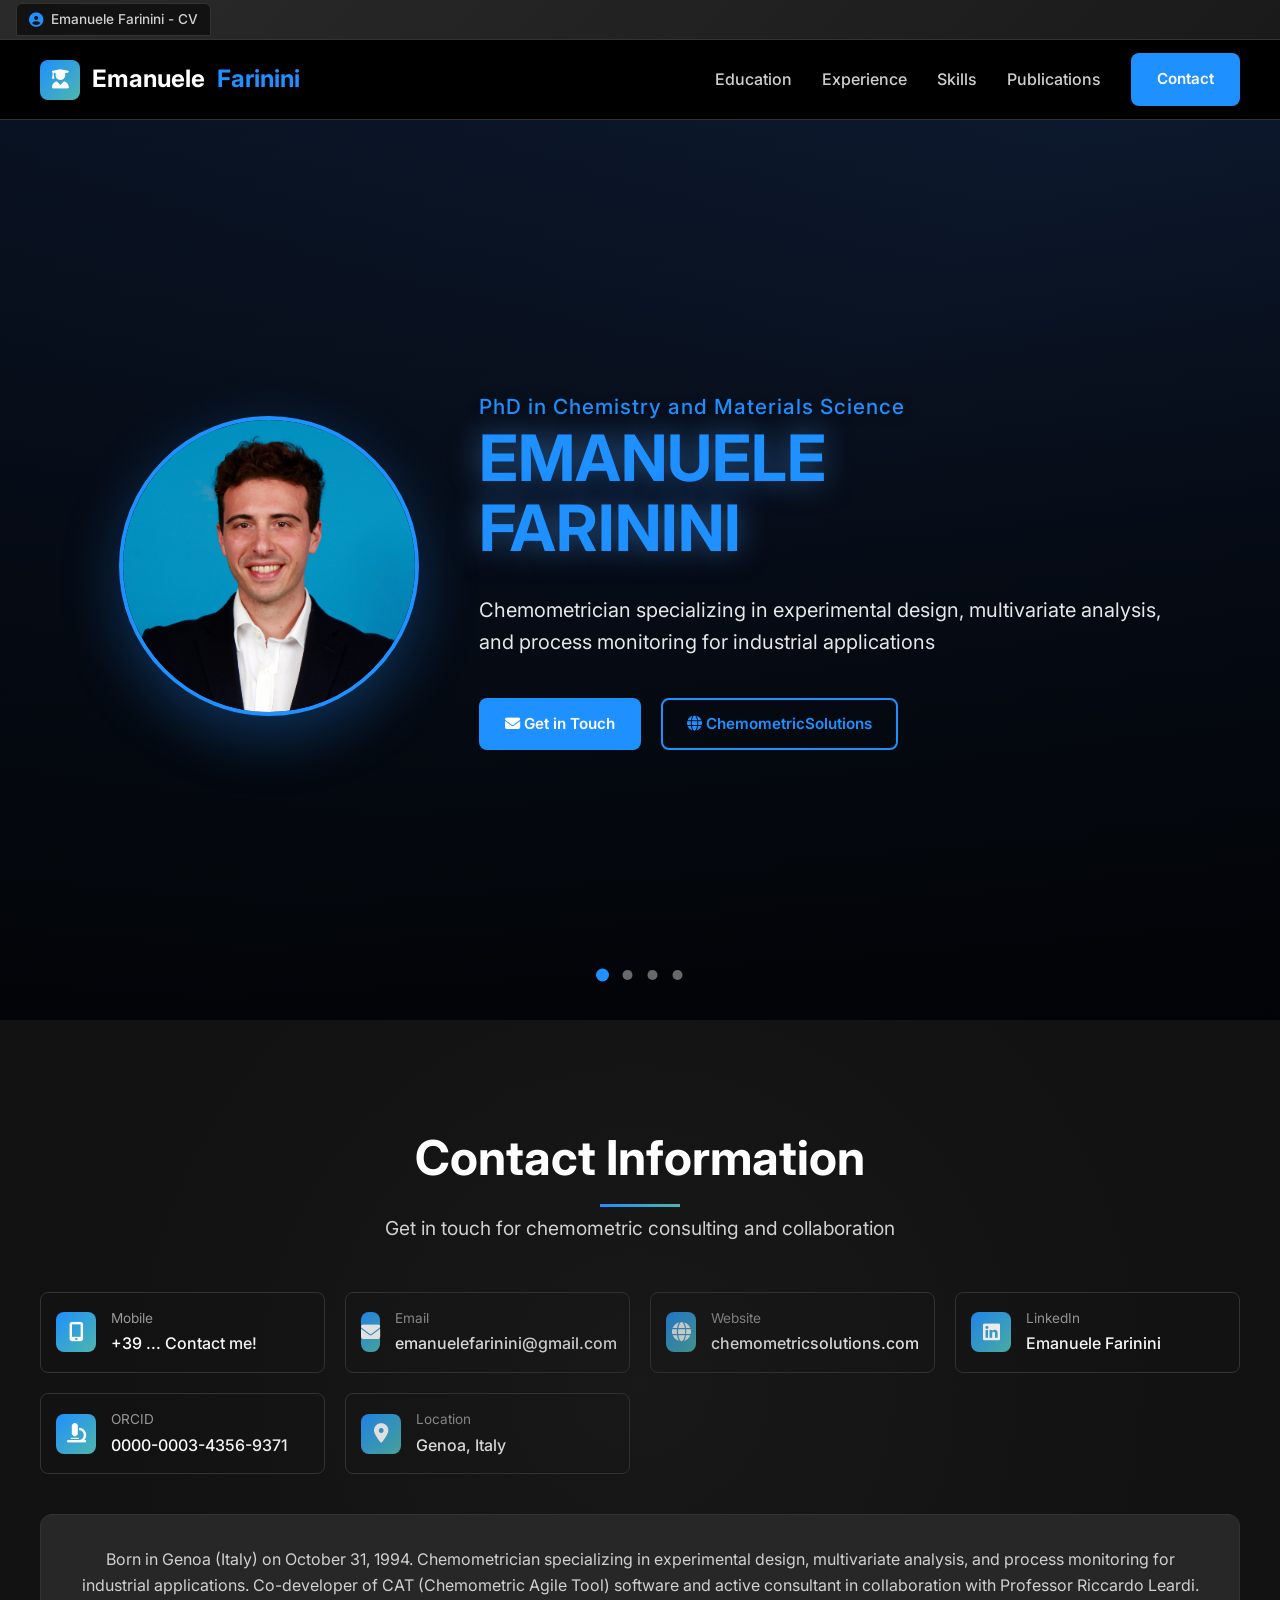
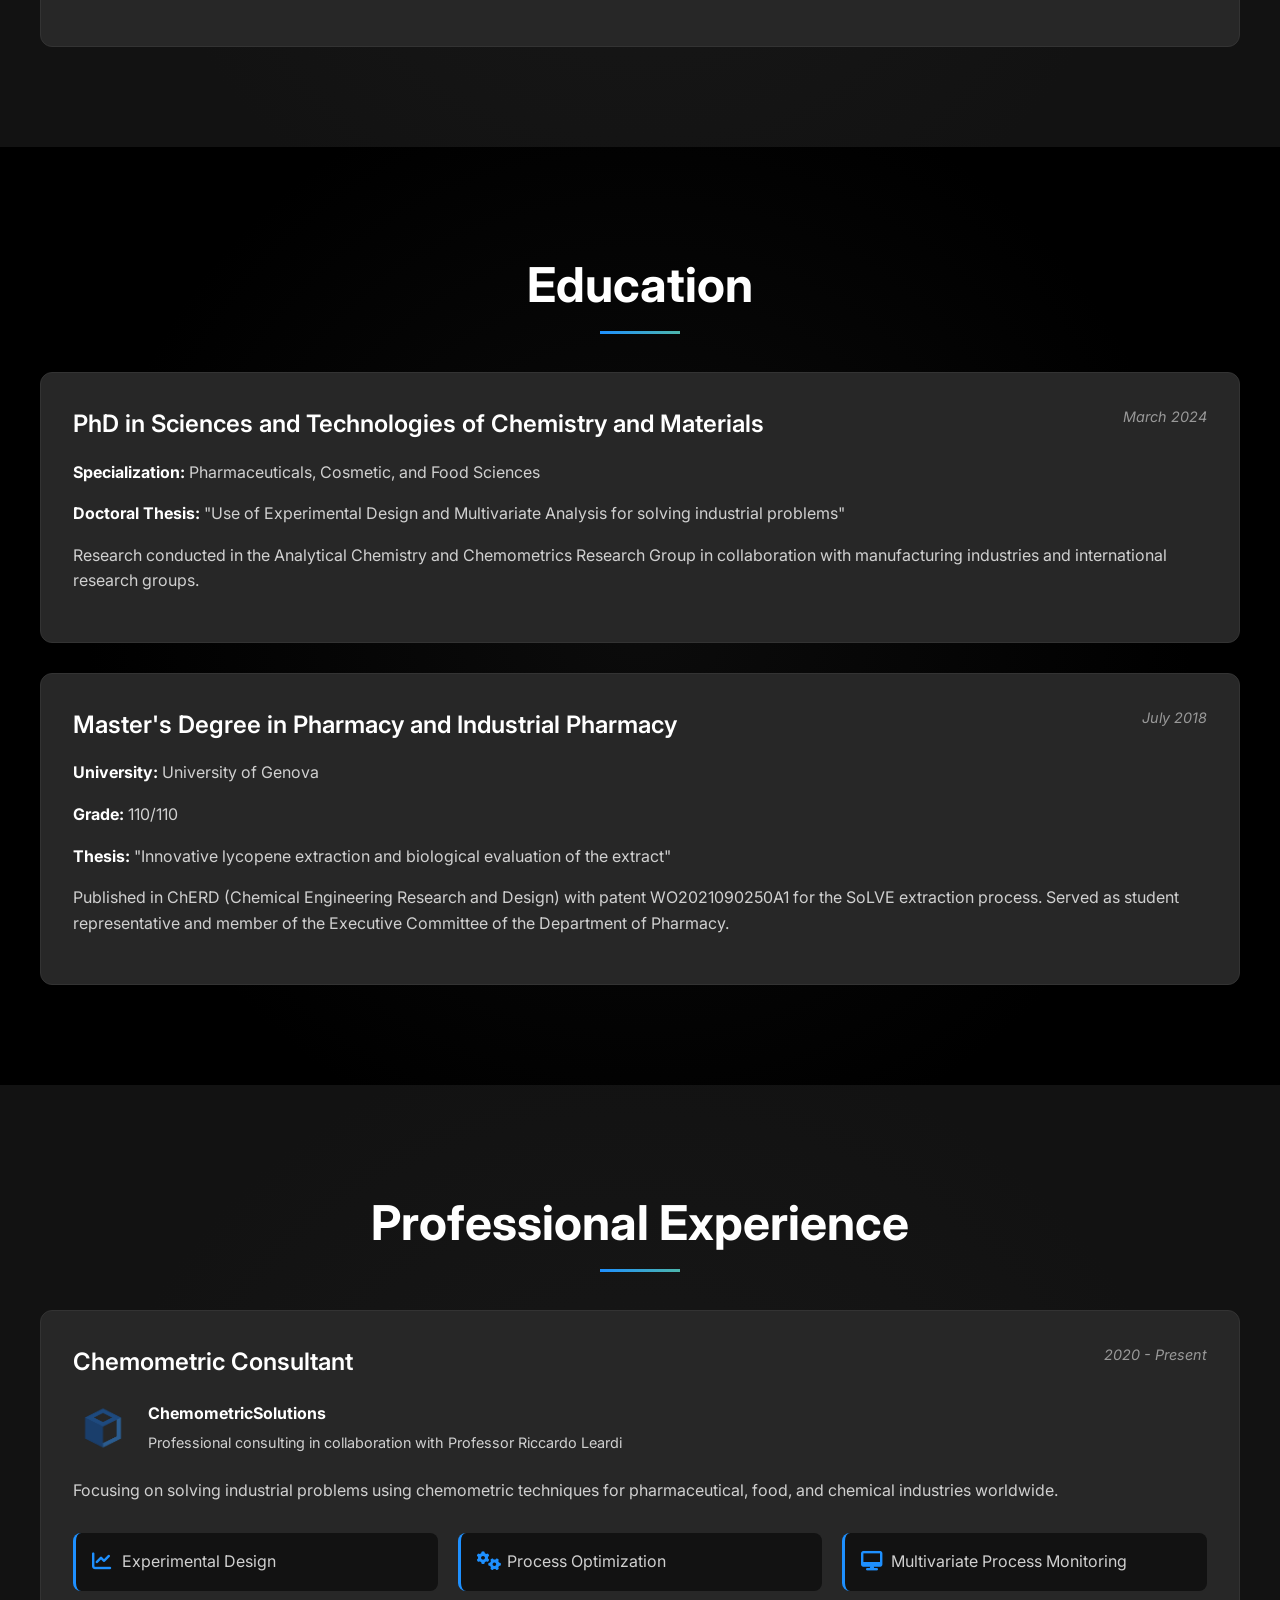
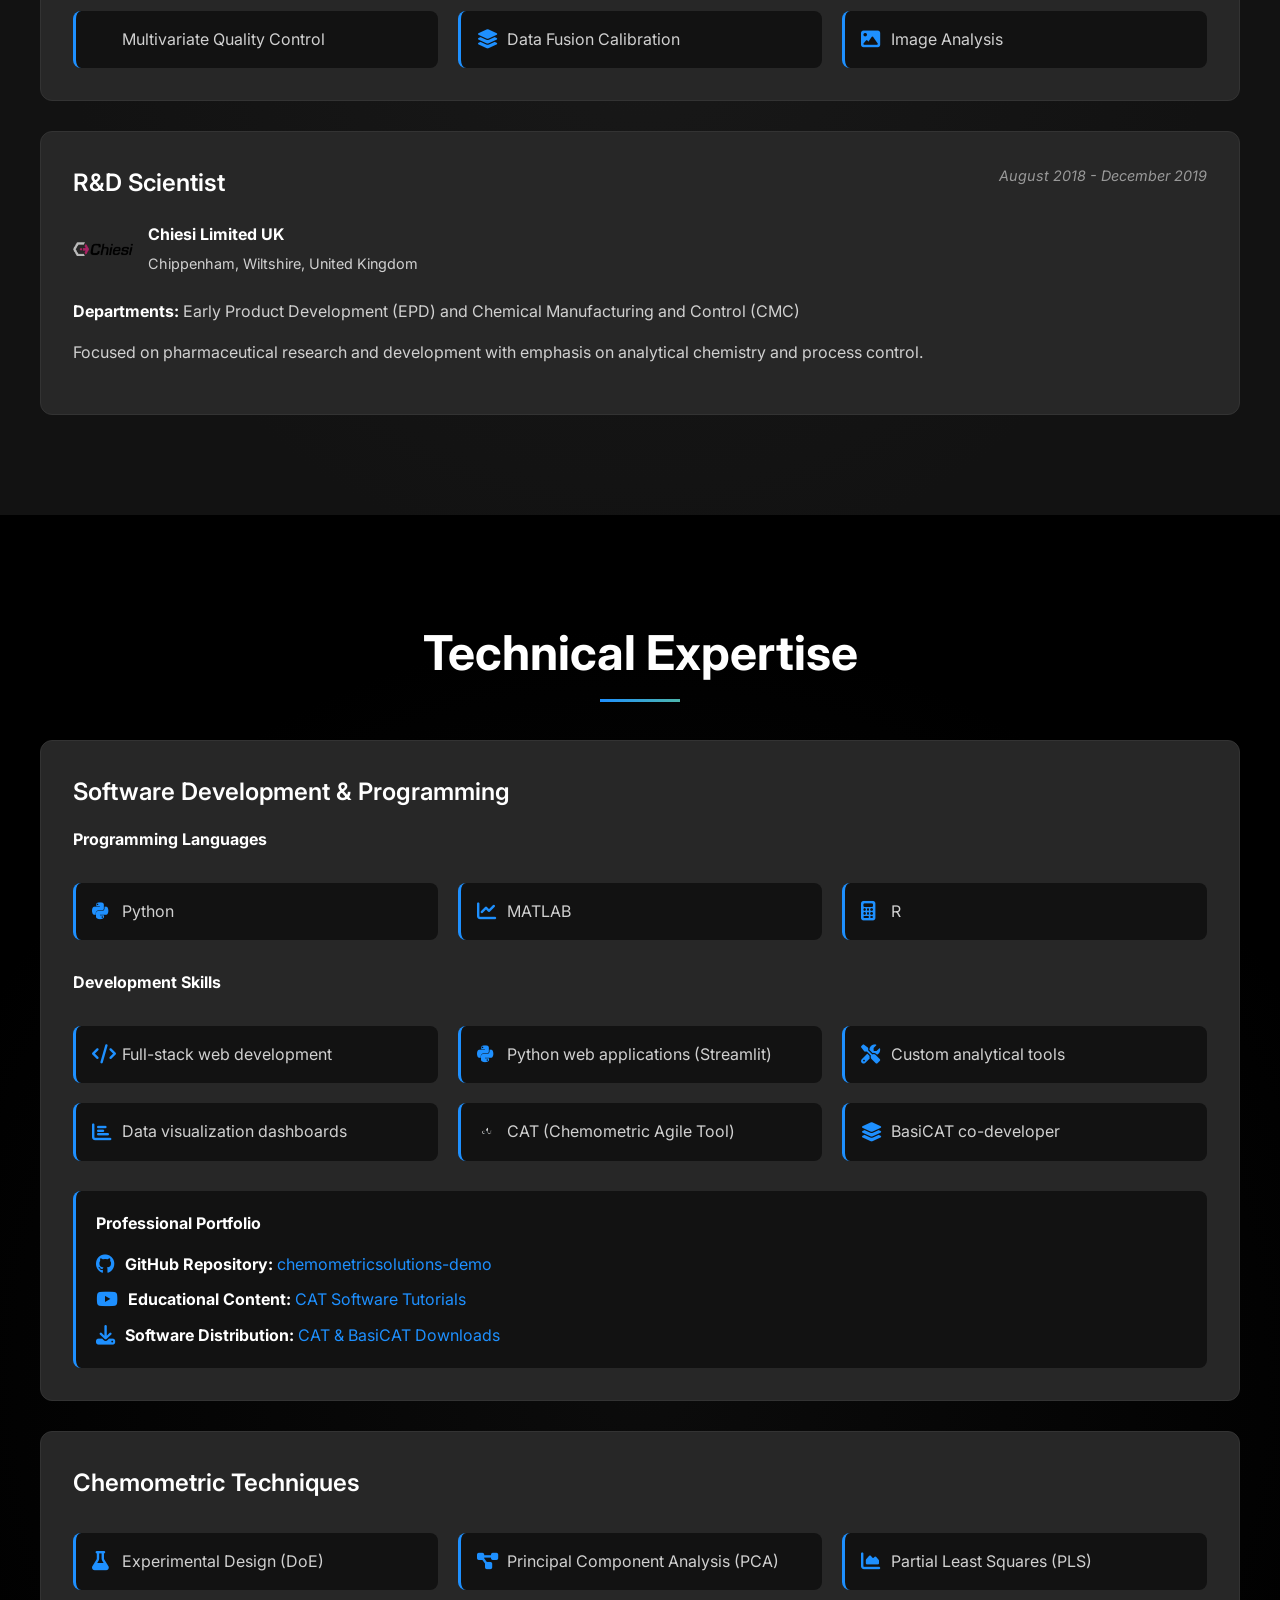
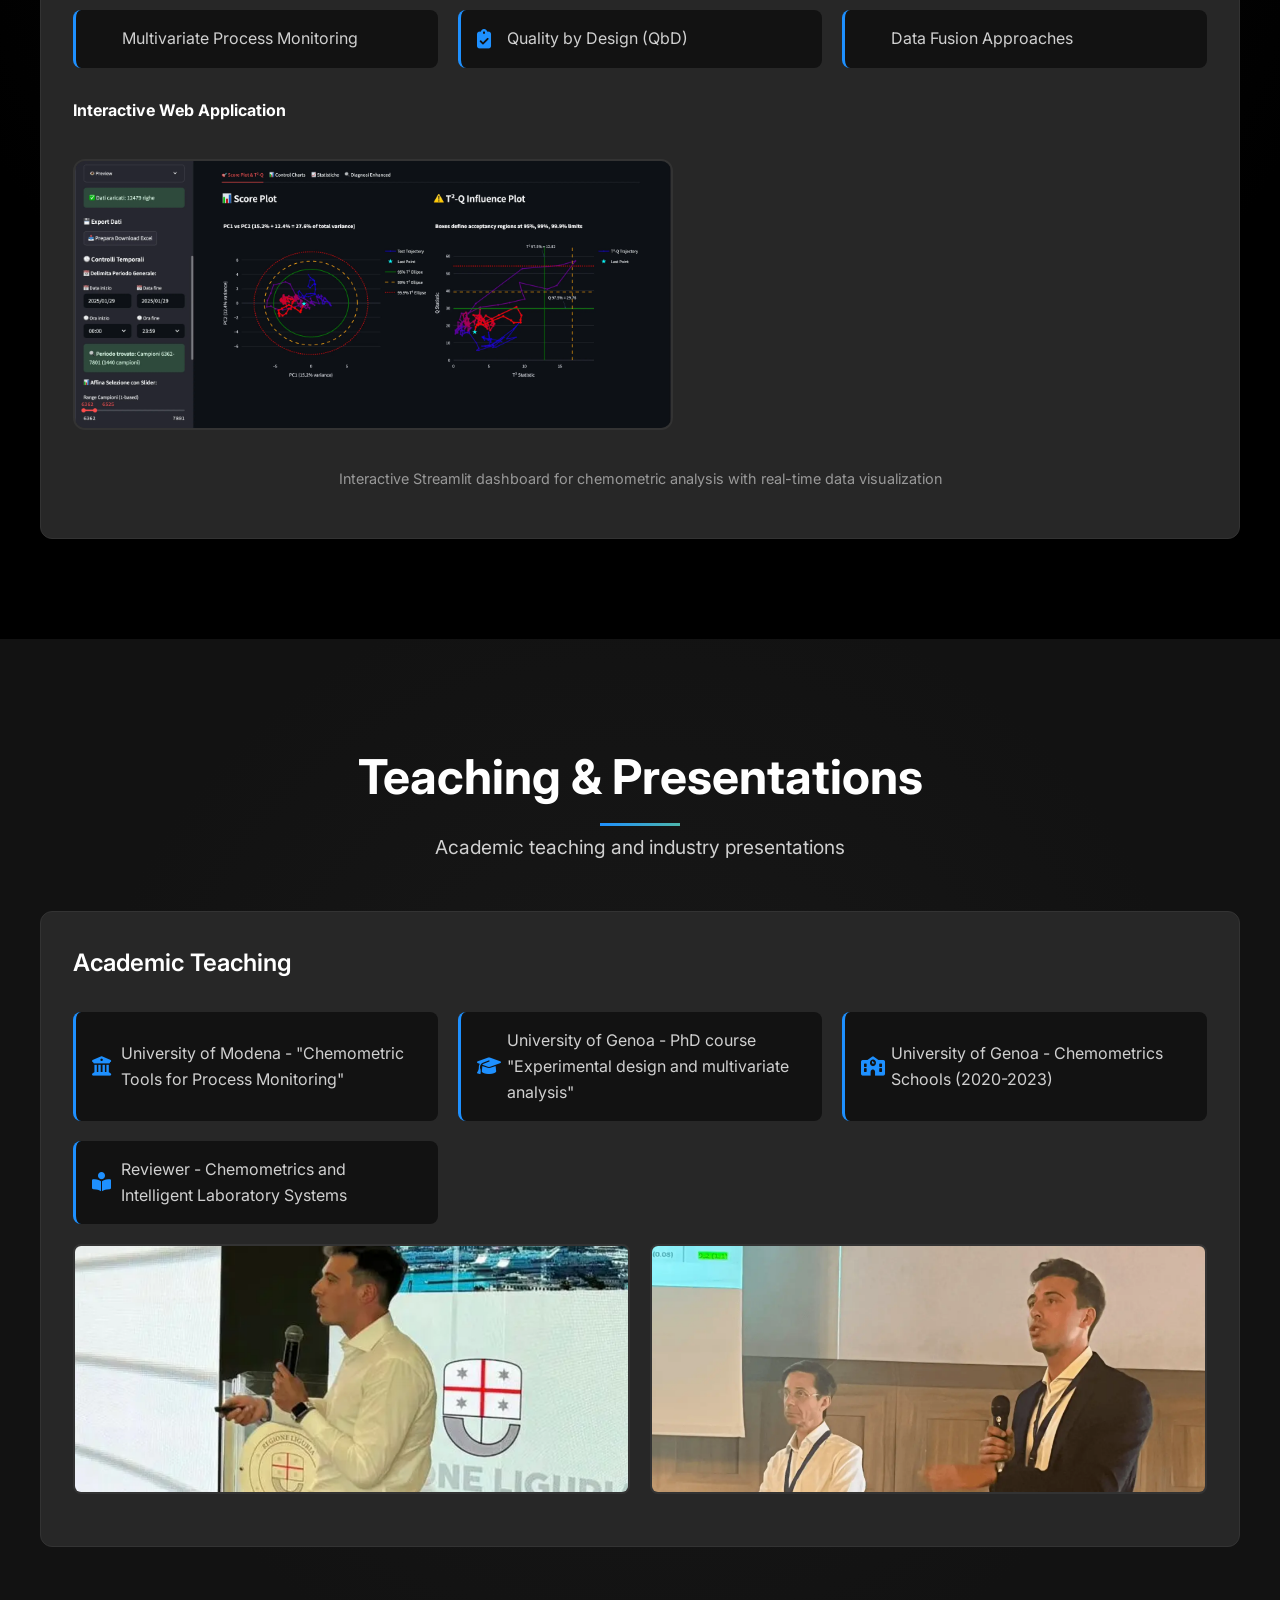
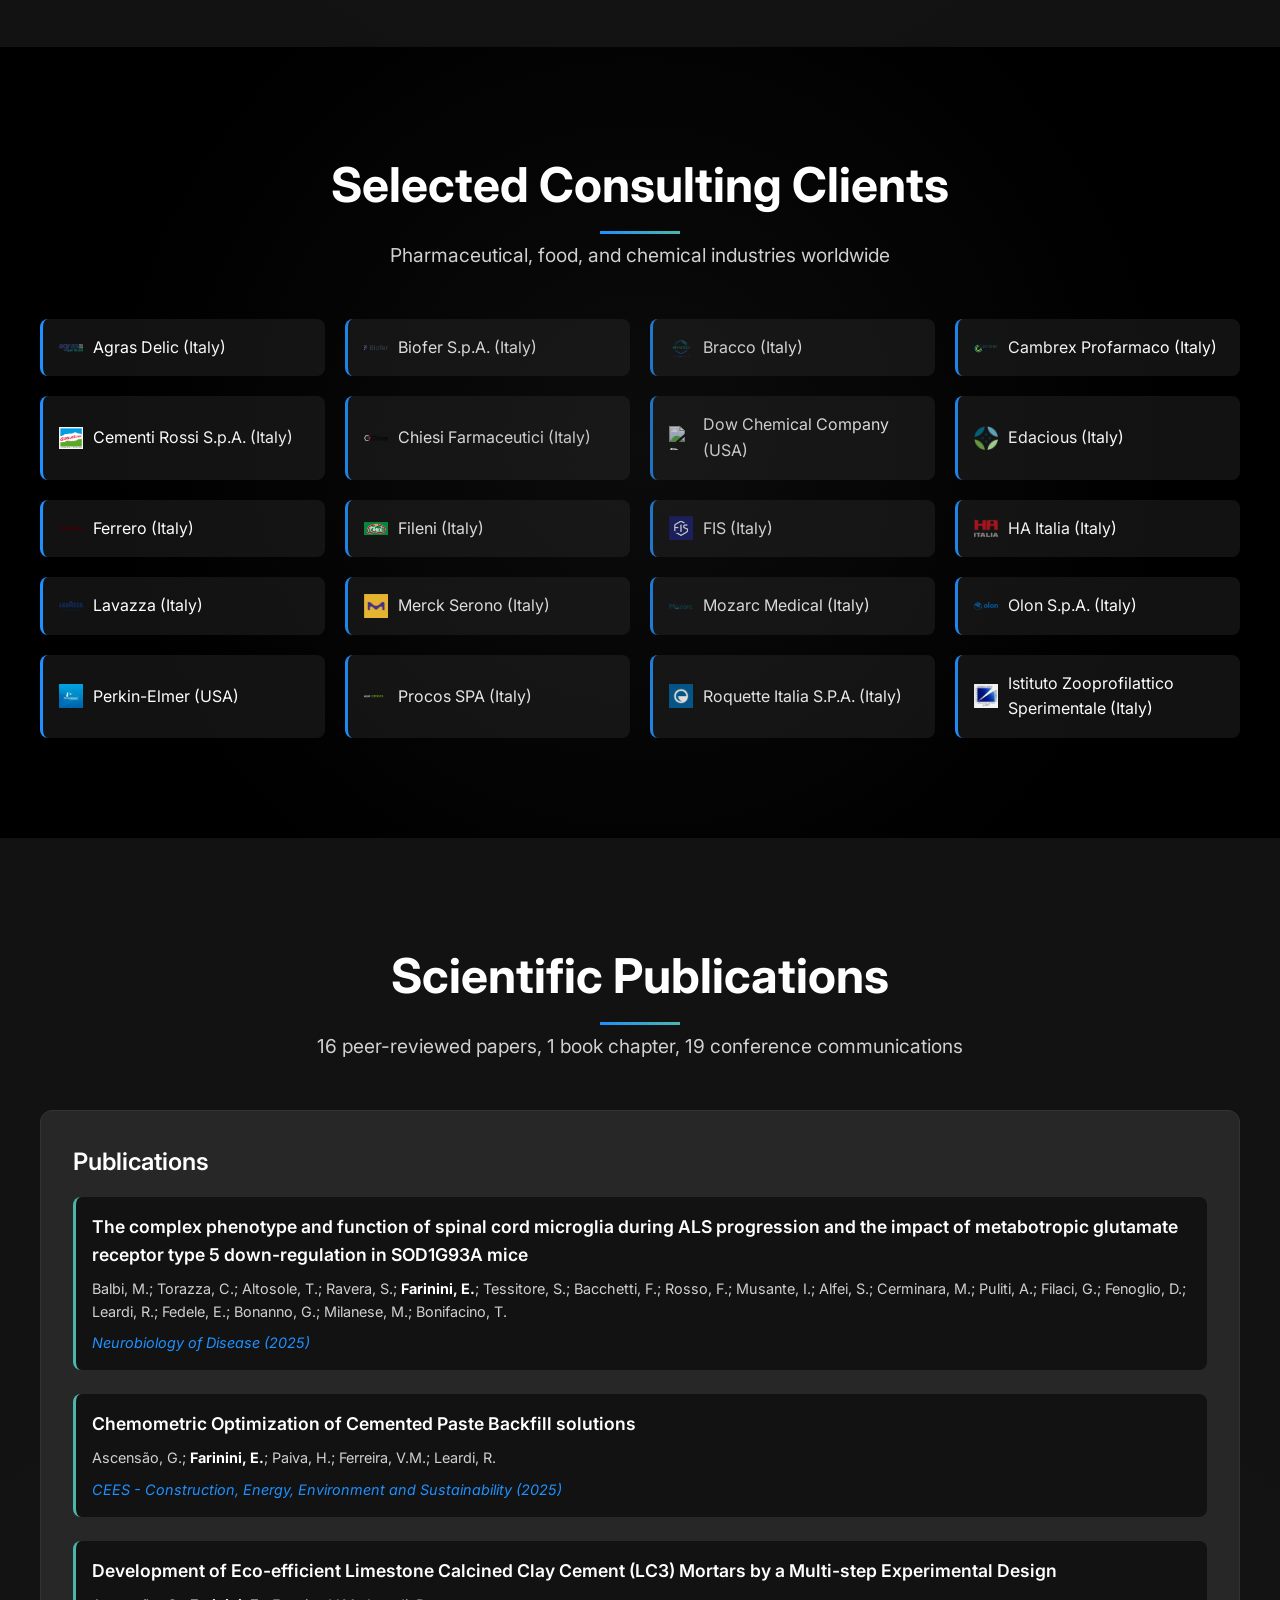
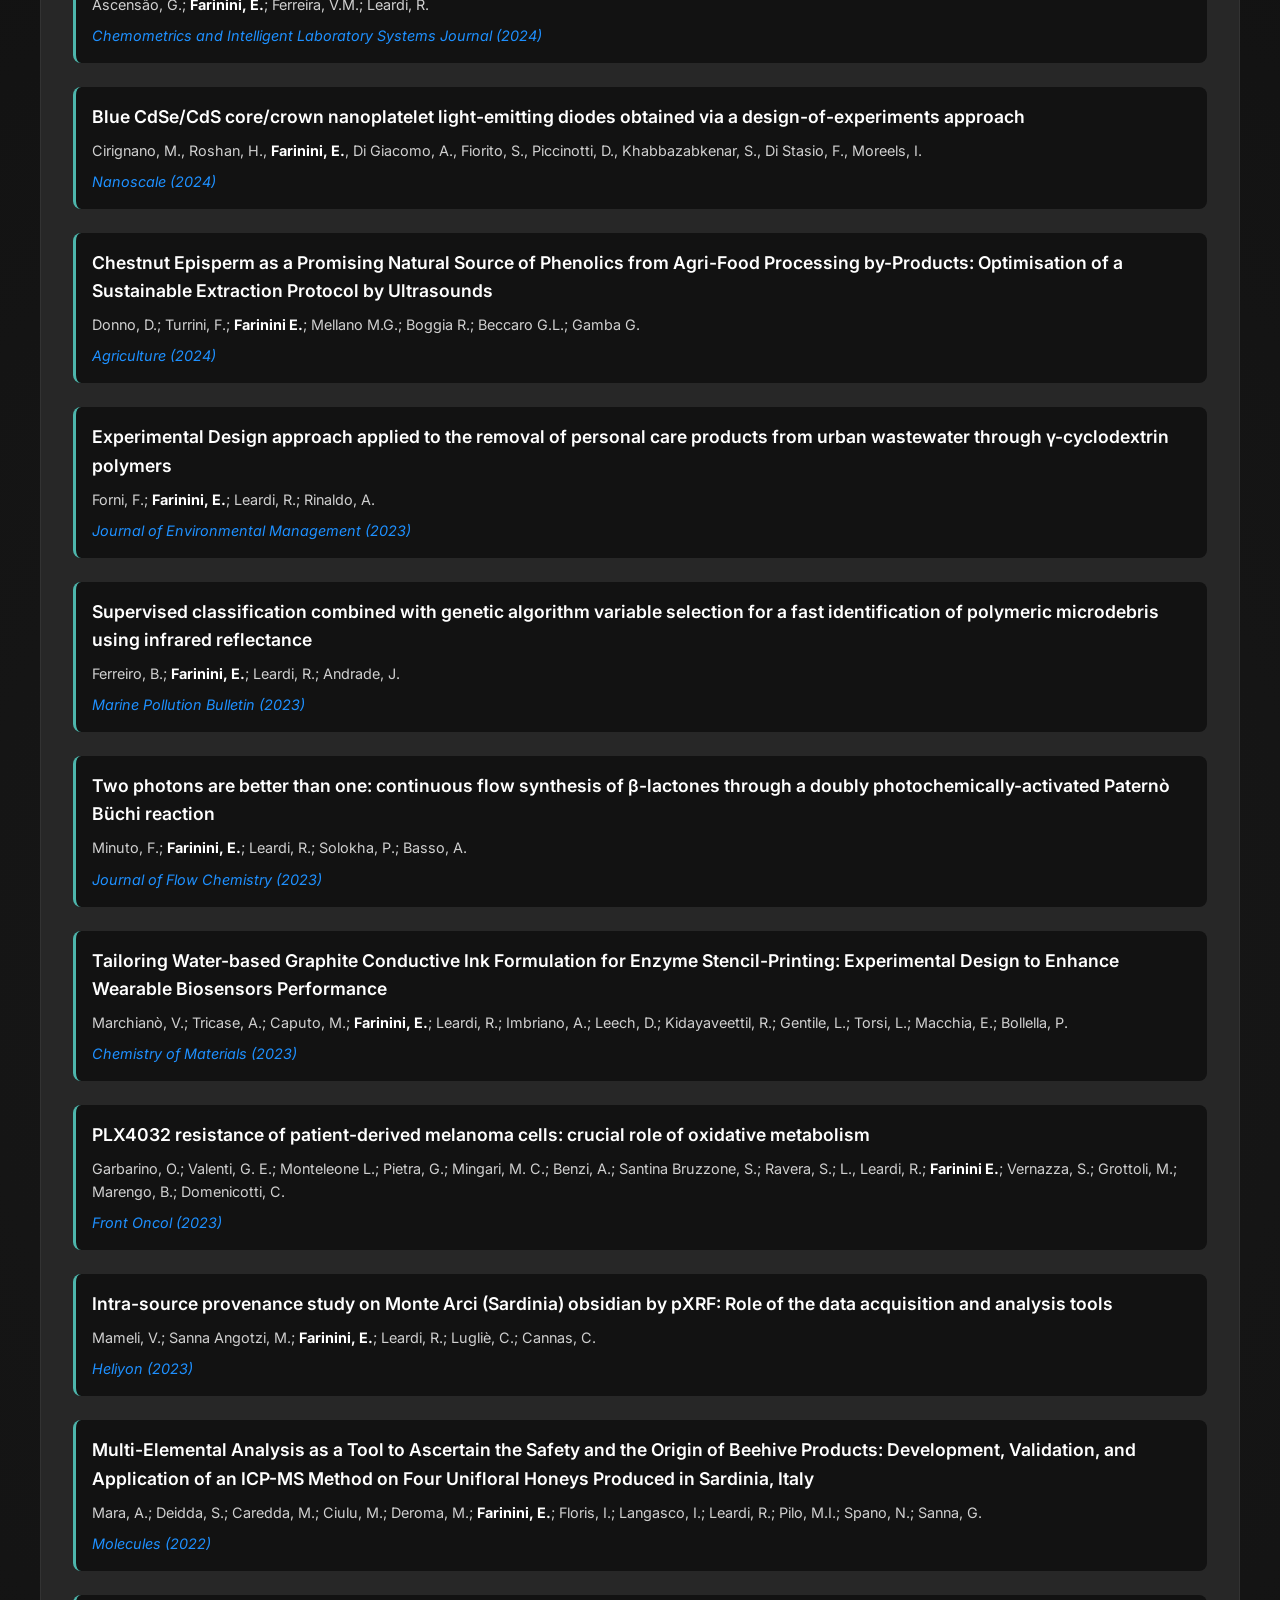
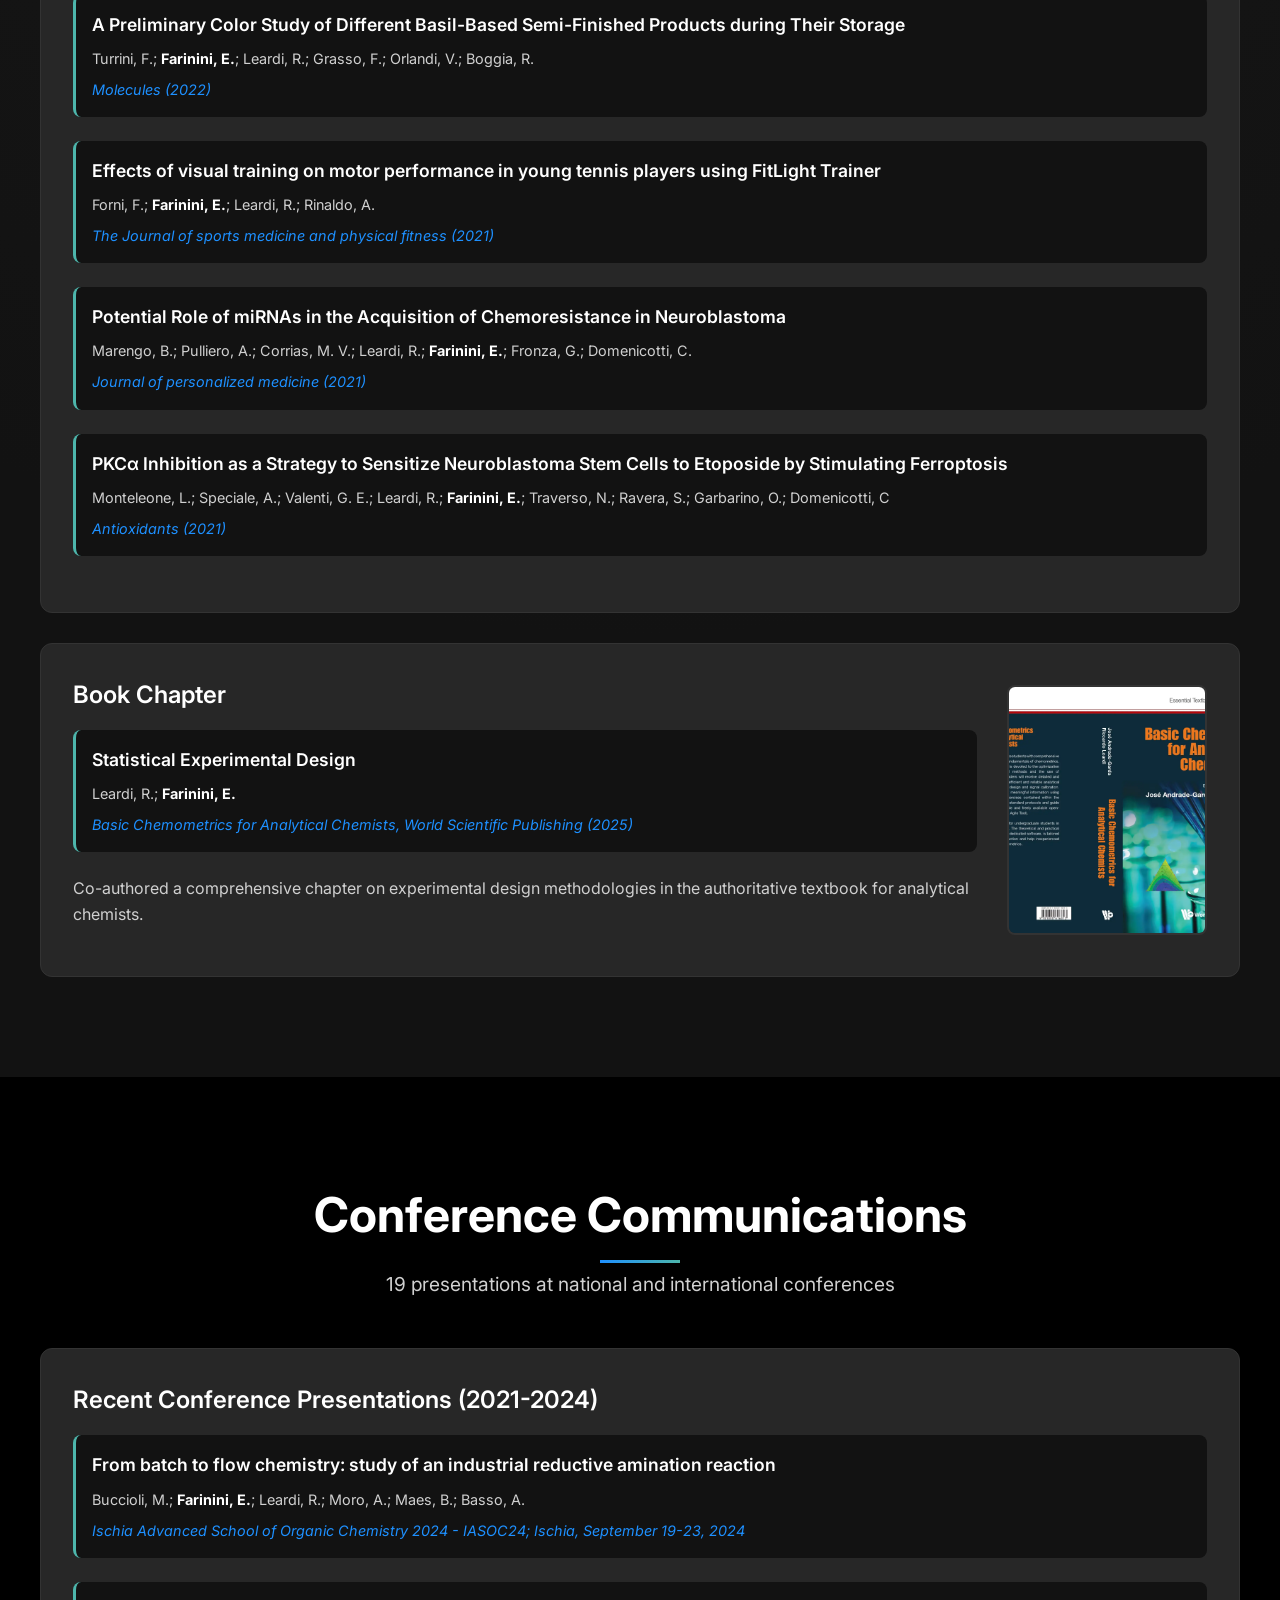
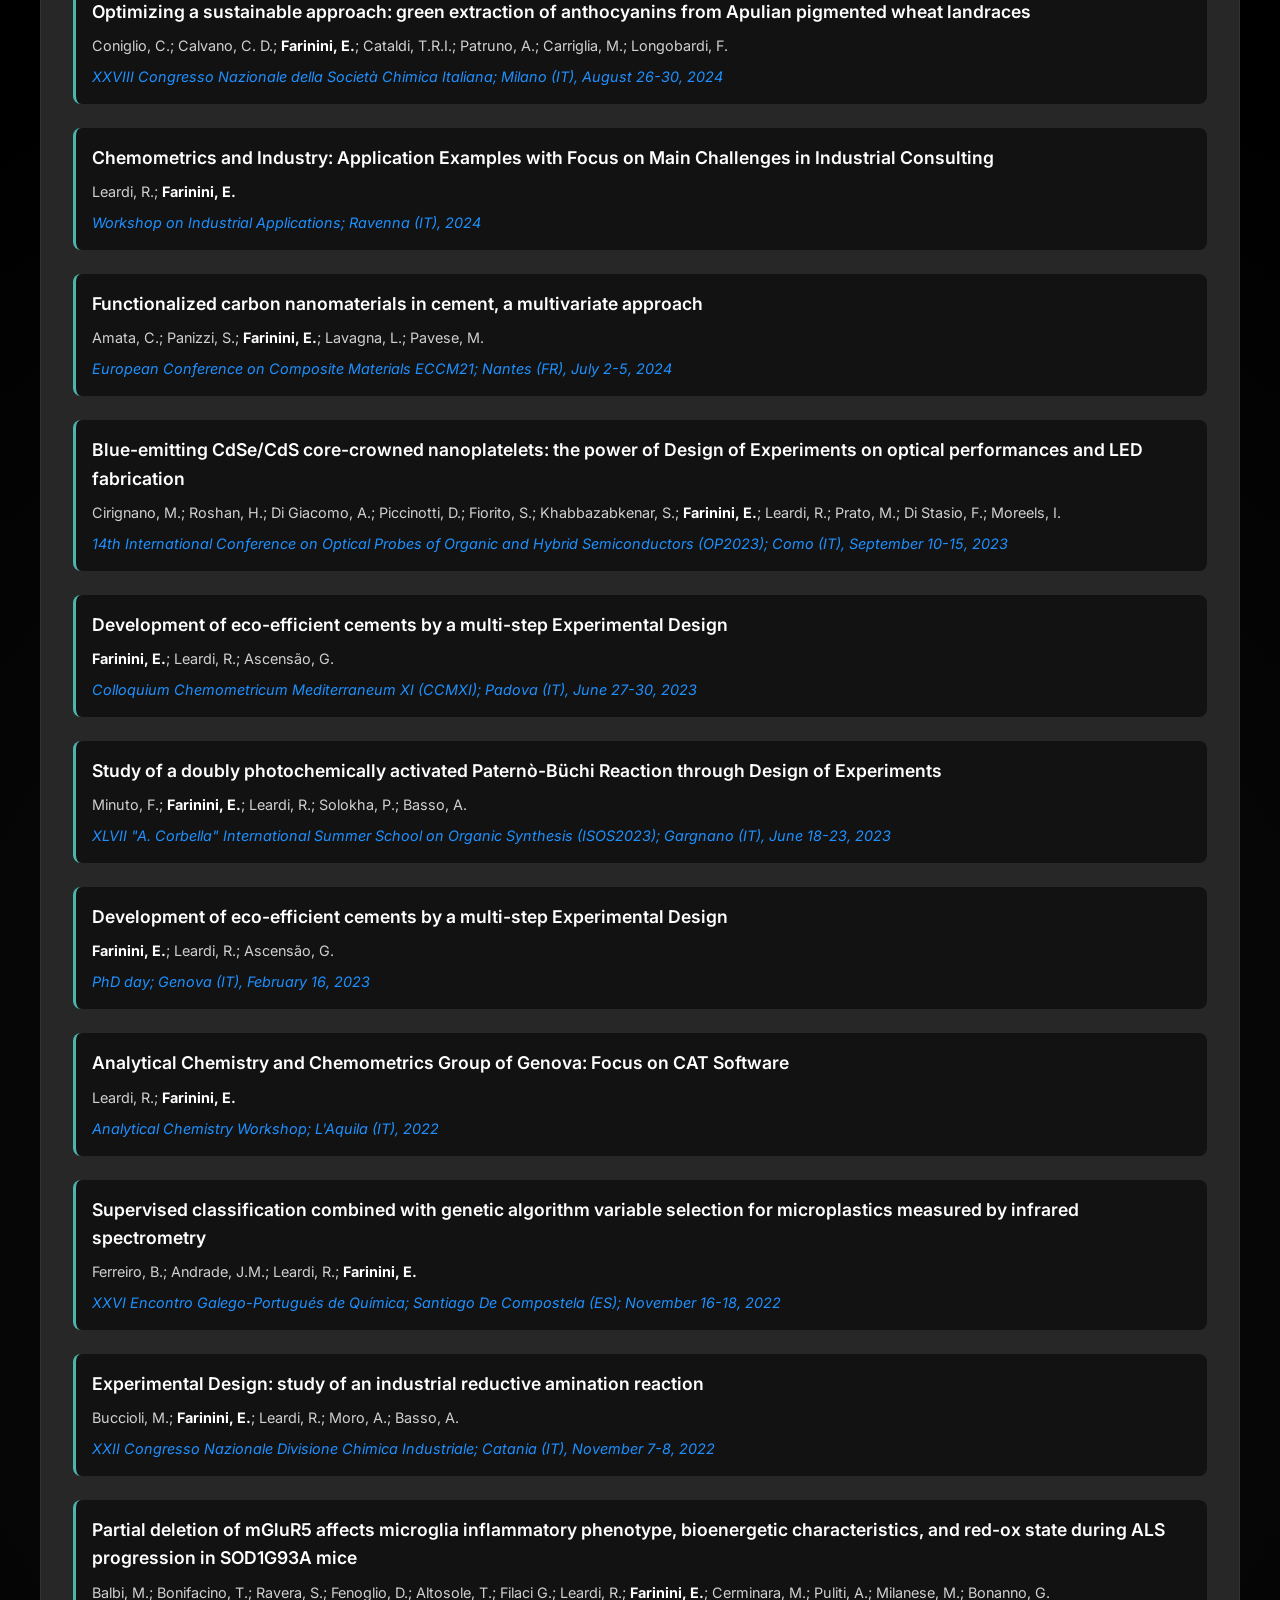
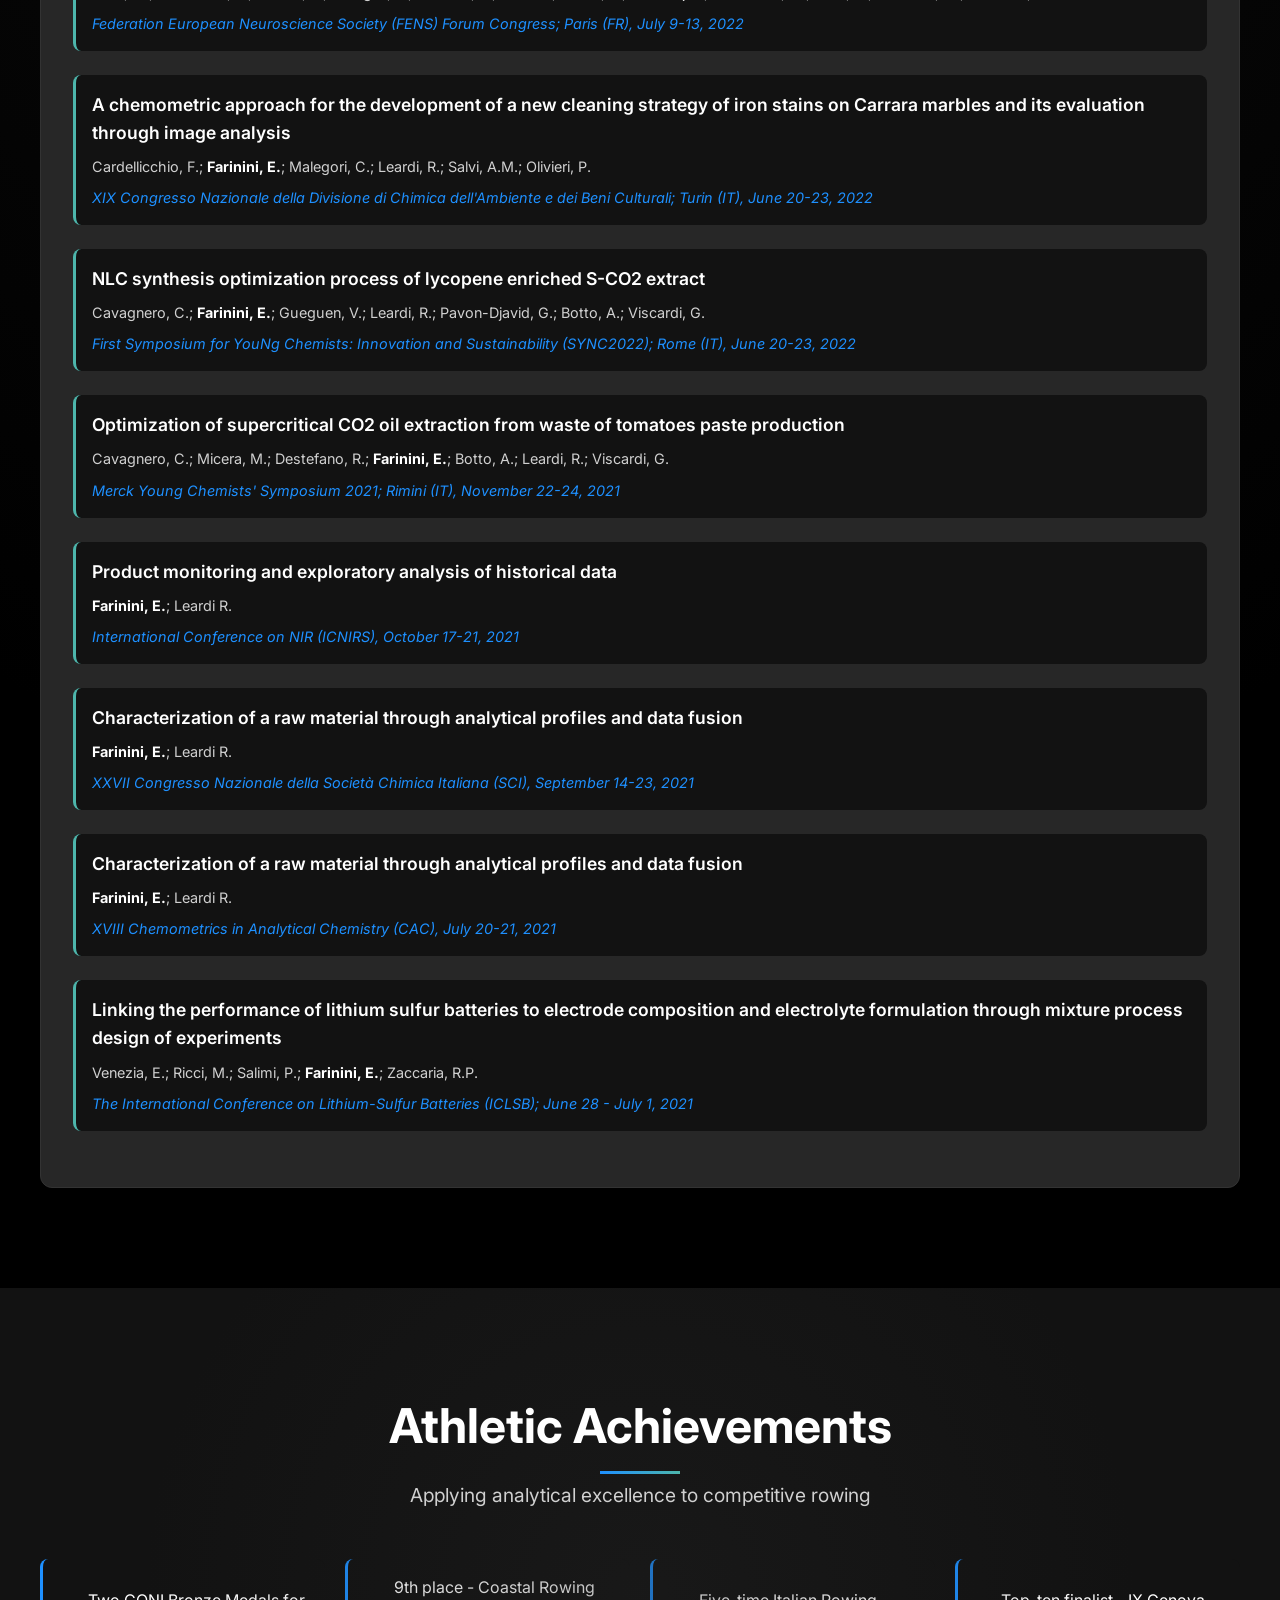
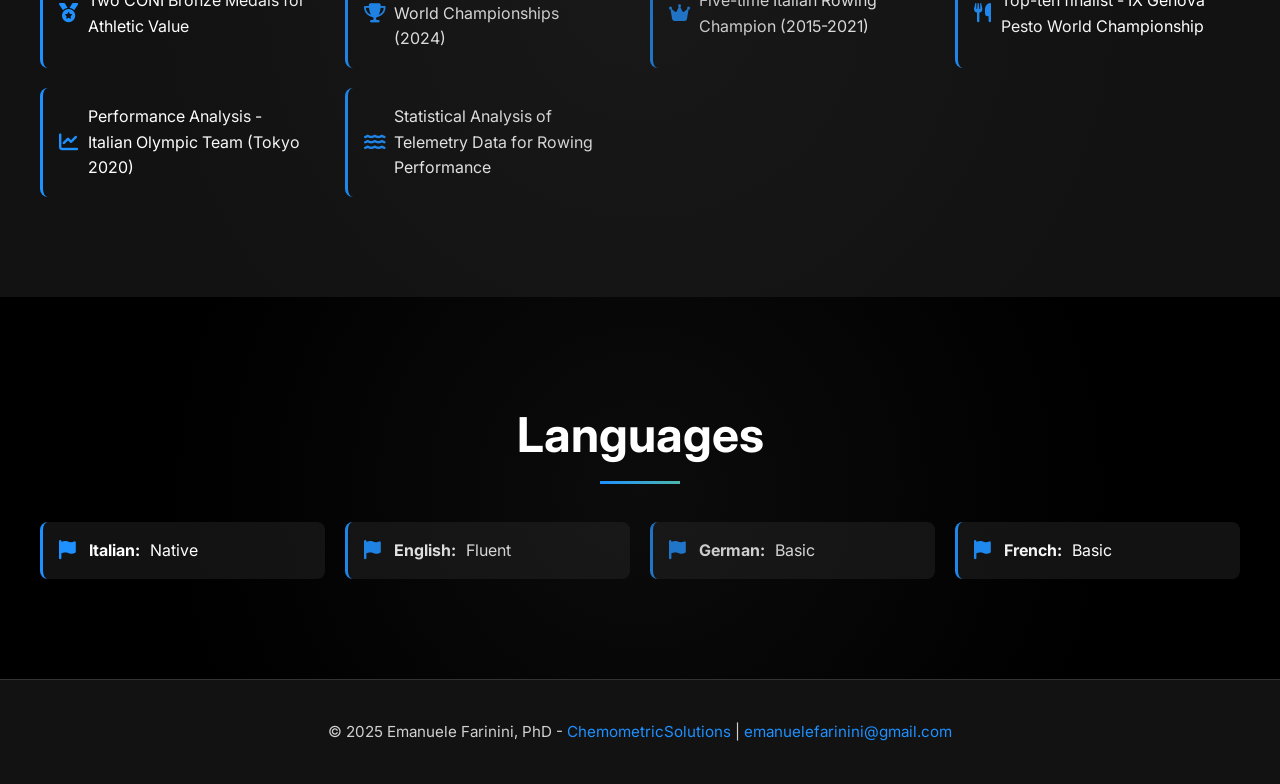
==== commit b45b6f3a: "Update index.html" ====
--- a/index.html
+++ b/index.html
@@ -1052,7 +1052,7 @@
                     </div>
                     <div class="contact-info">
                         <div class="contact-label">Mobile</div>
-                        <div class="contact-value">+39 333 6908545</div>
+                        <div class="contact-value">+39 ... Contact me!</div>
                     </div>
                 </div>
 
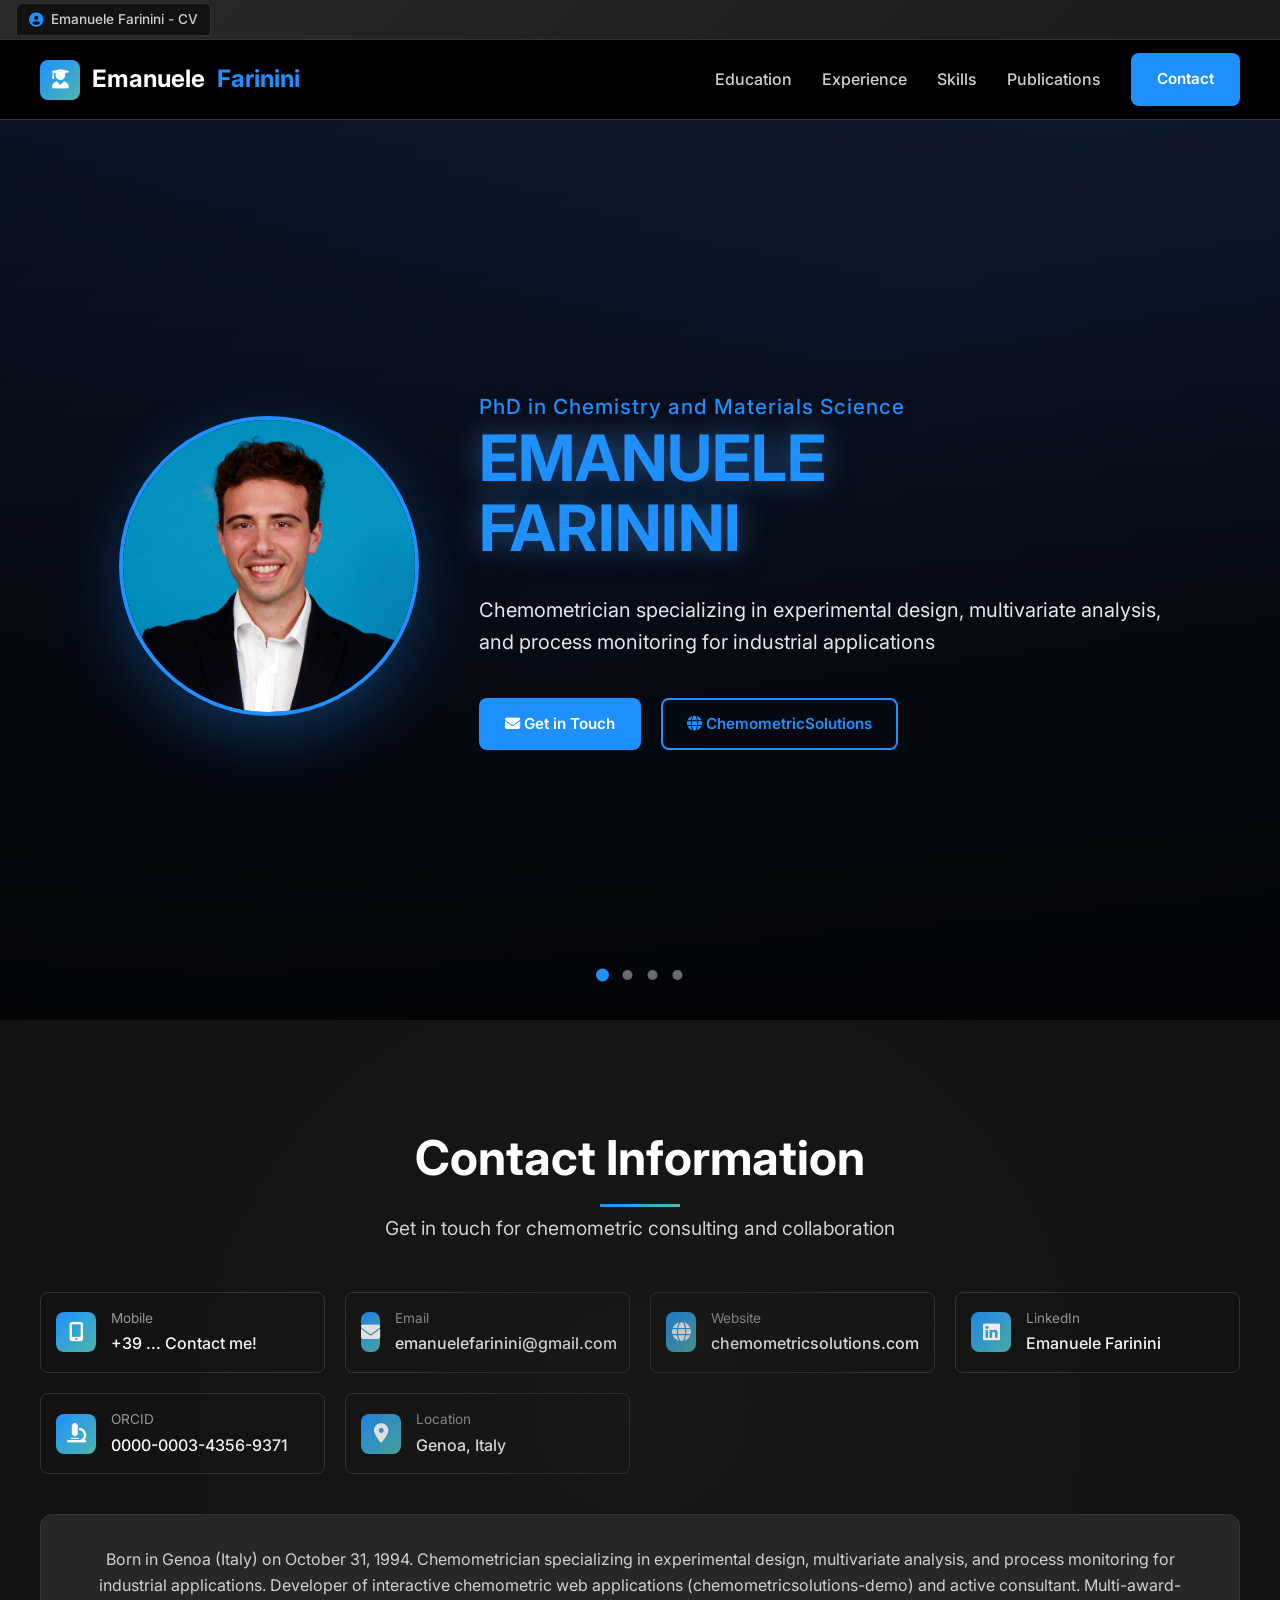
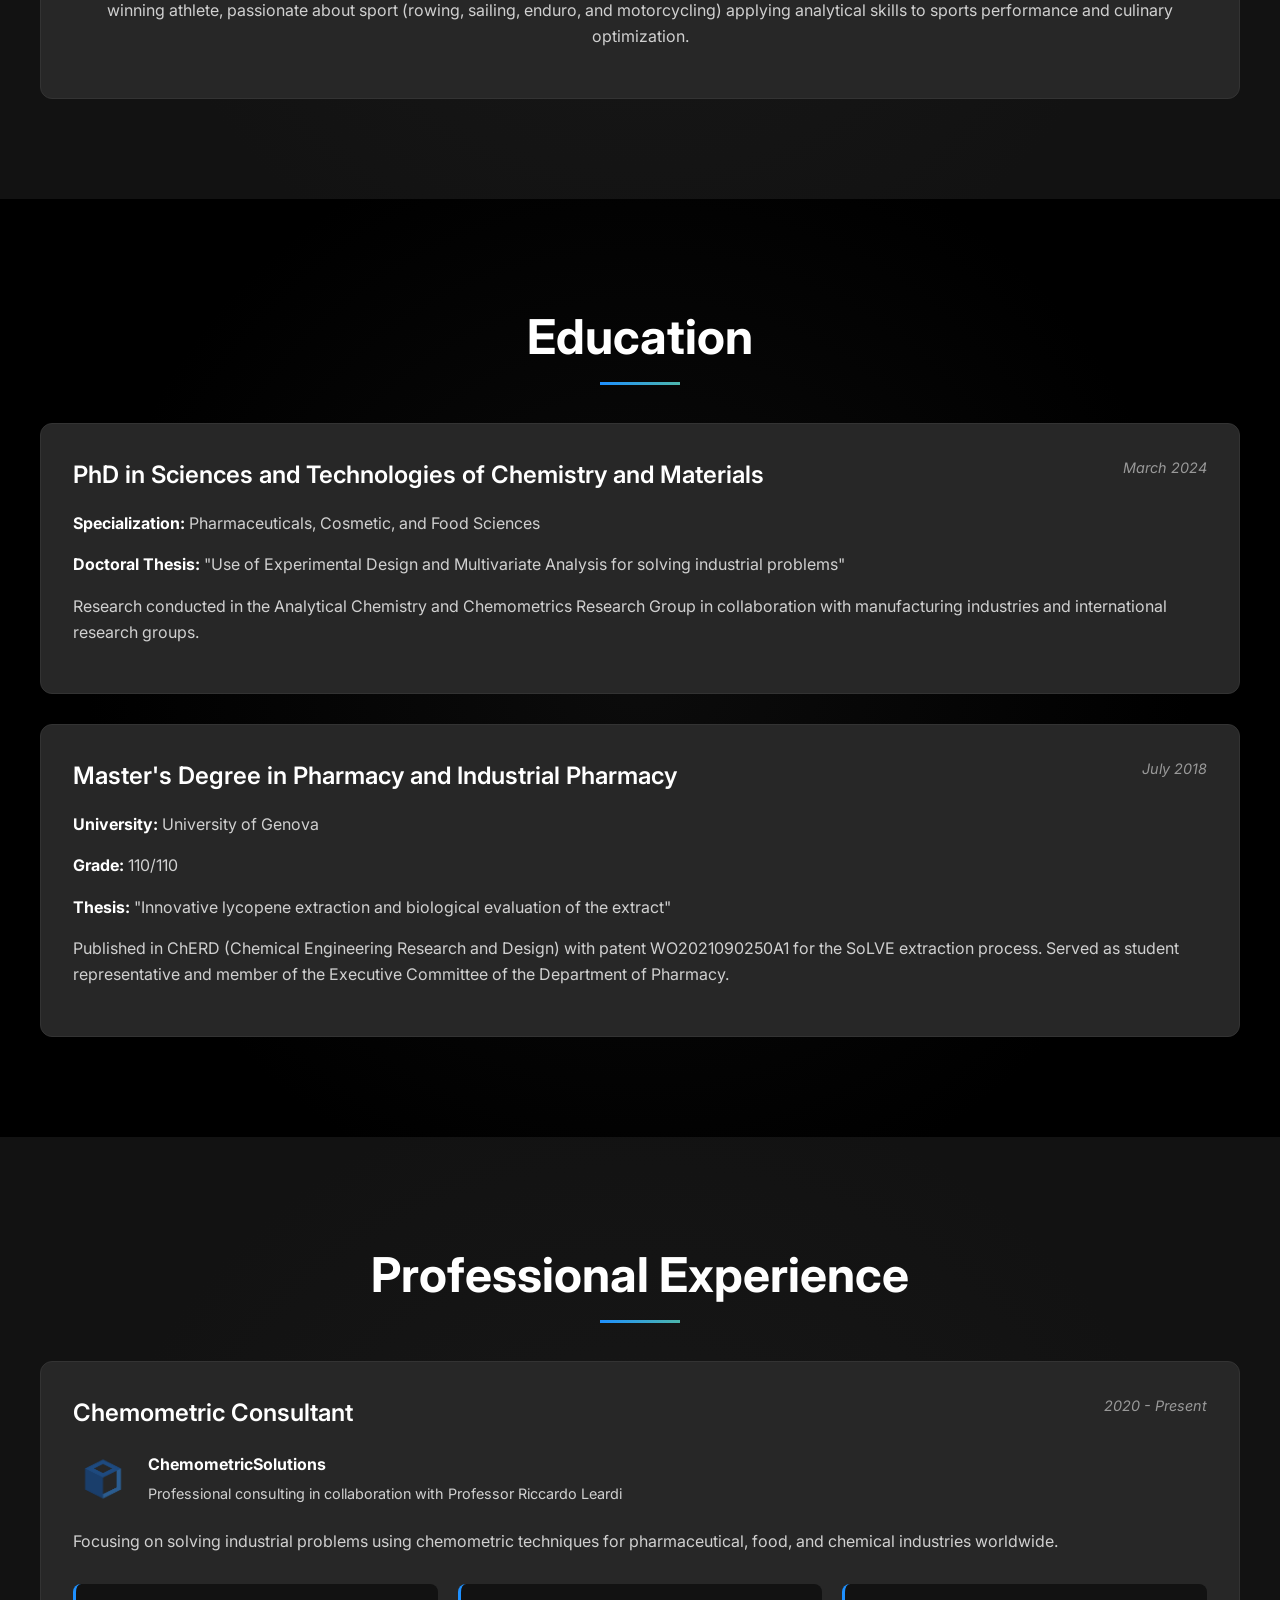
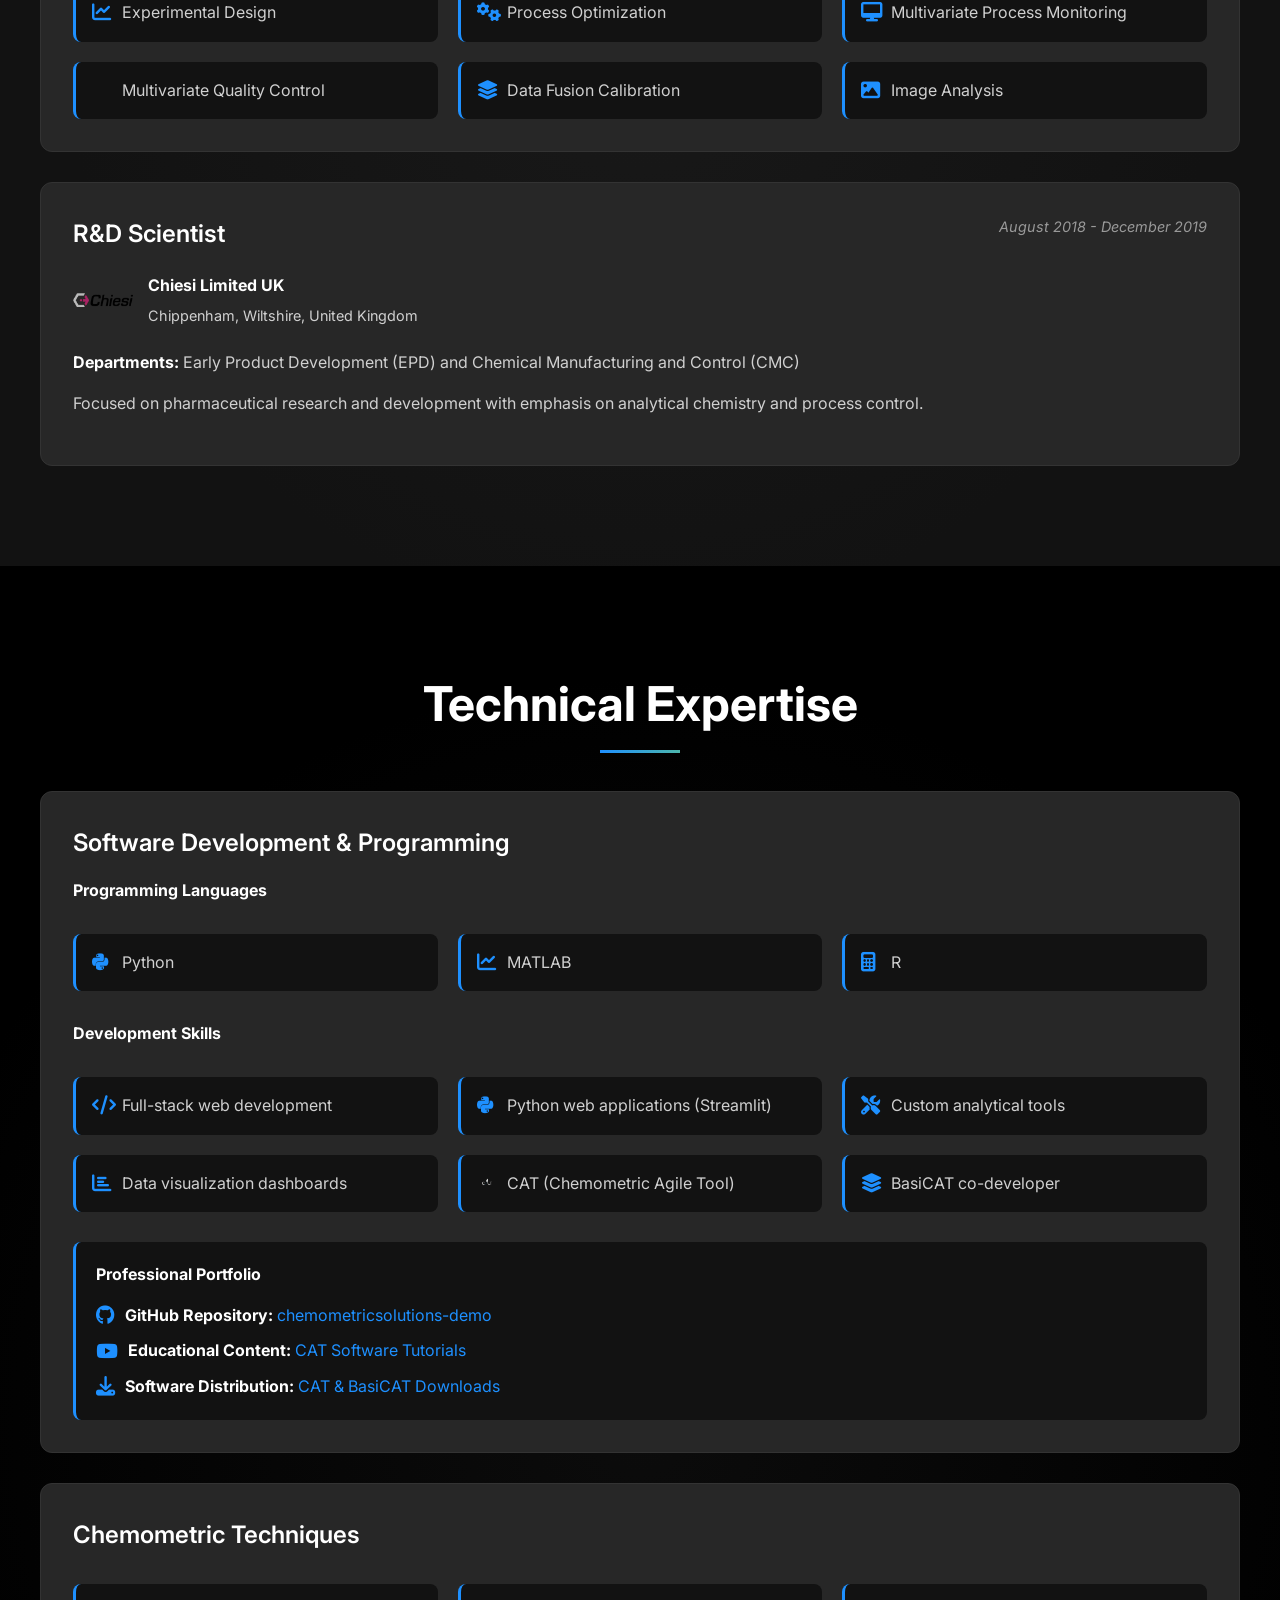
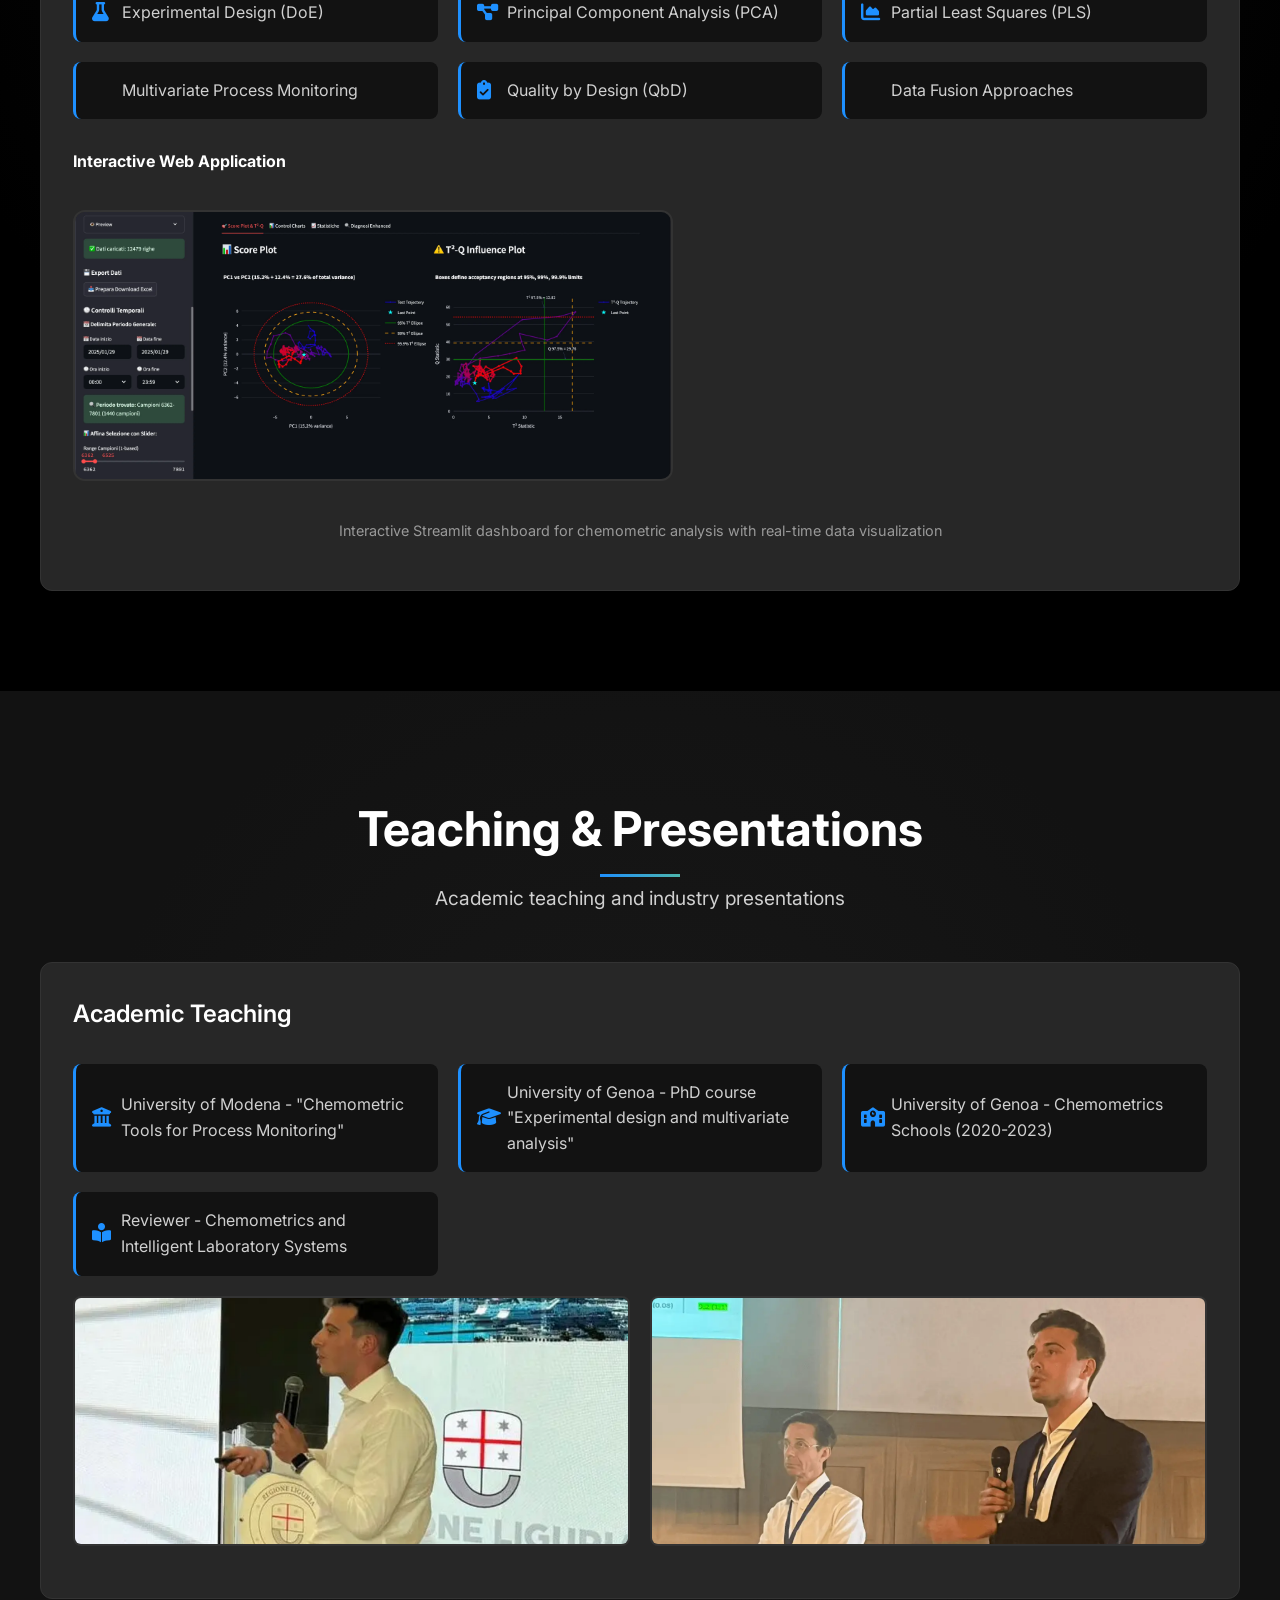
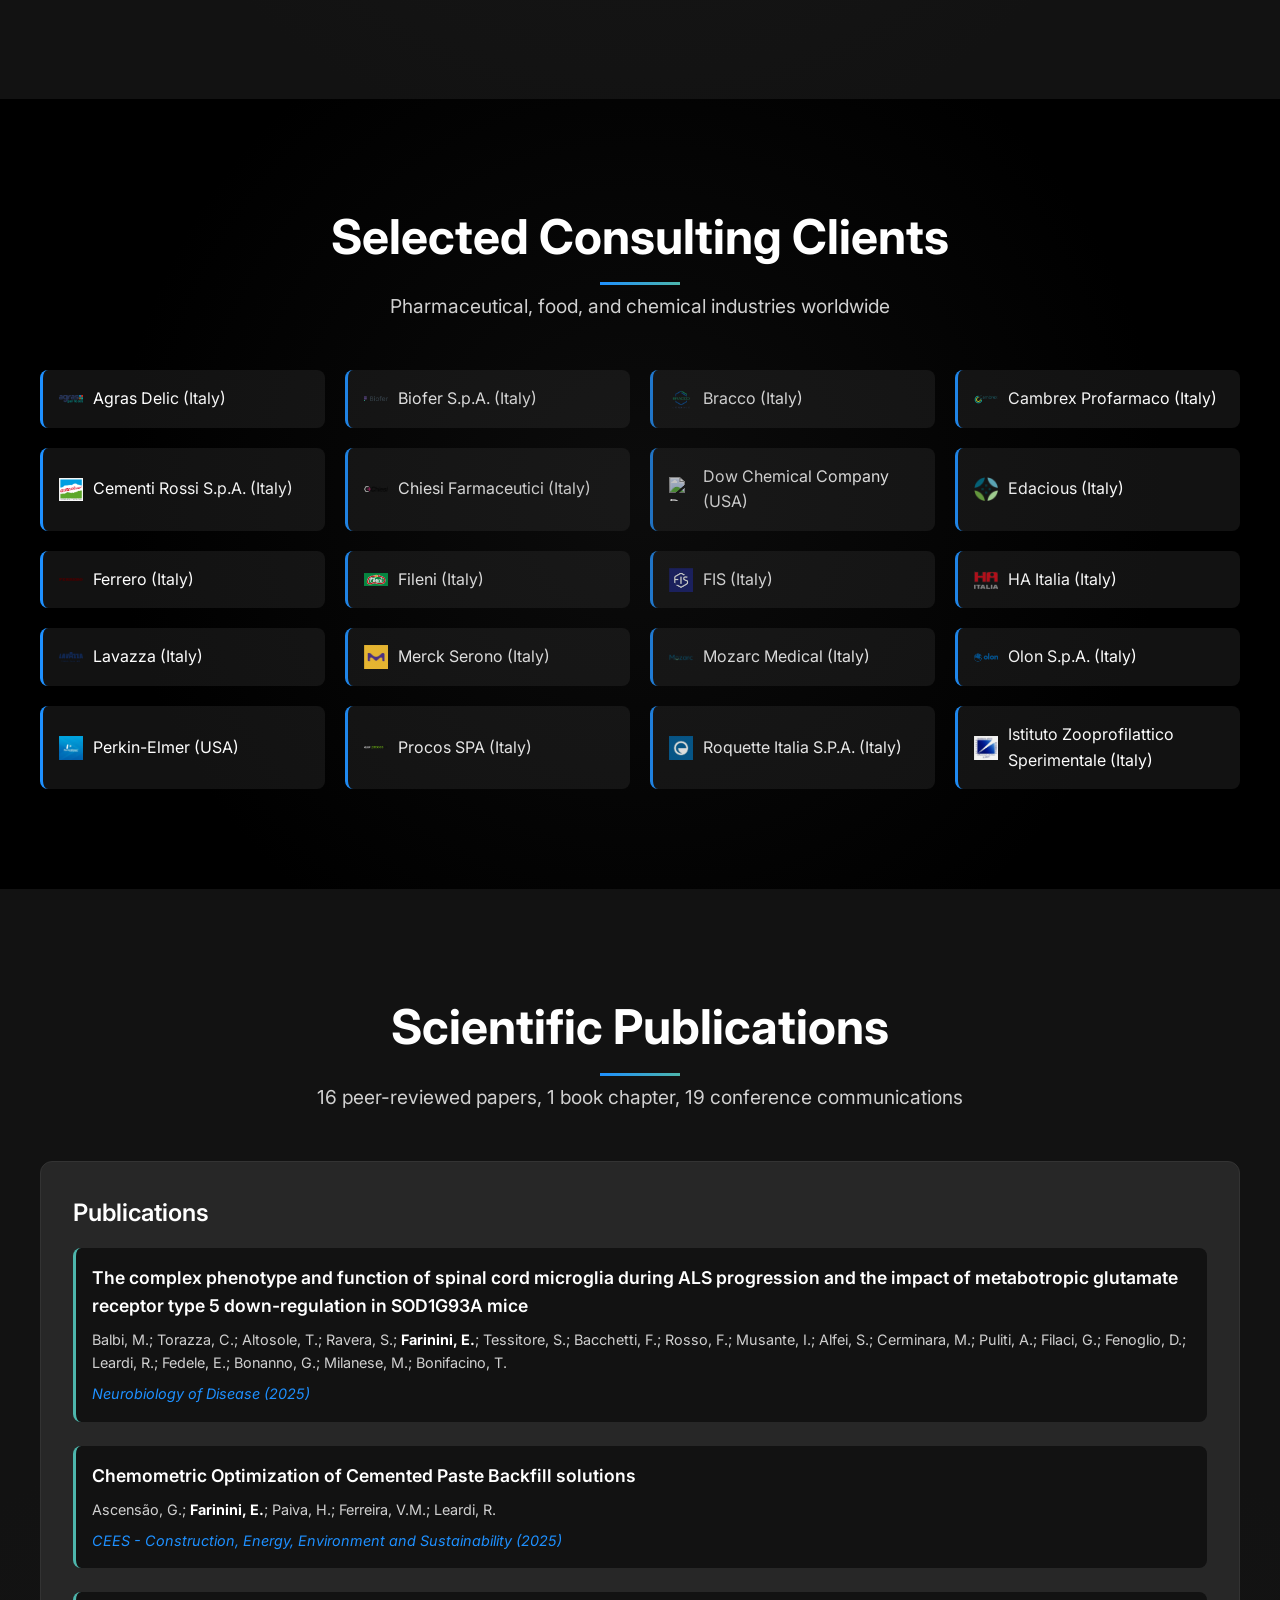
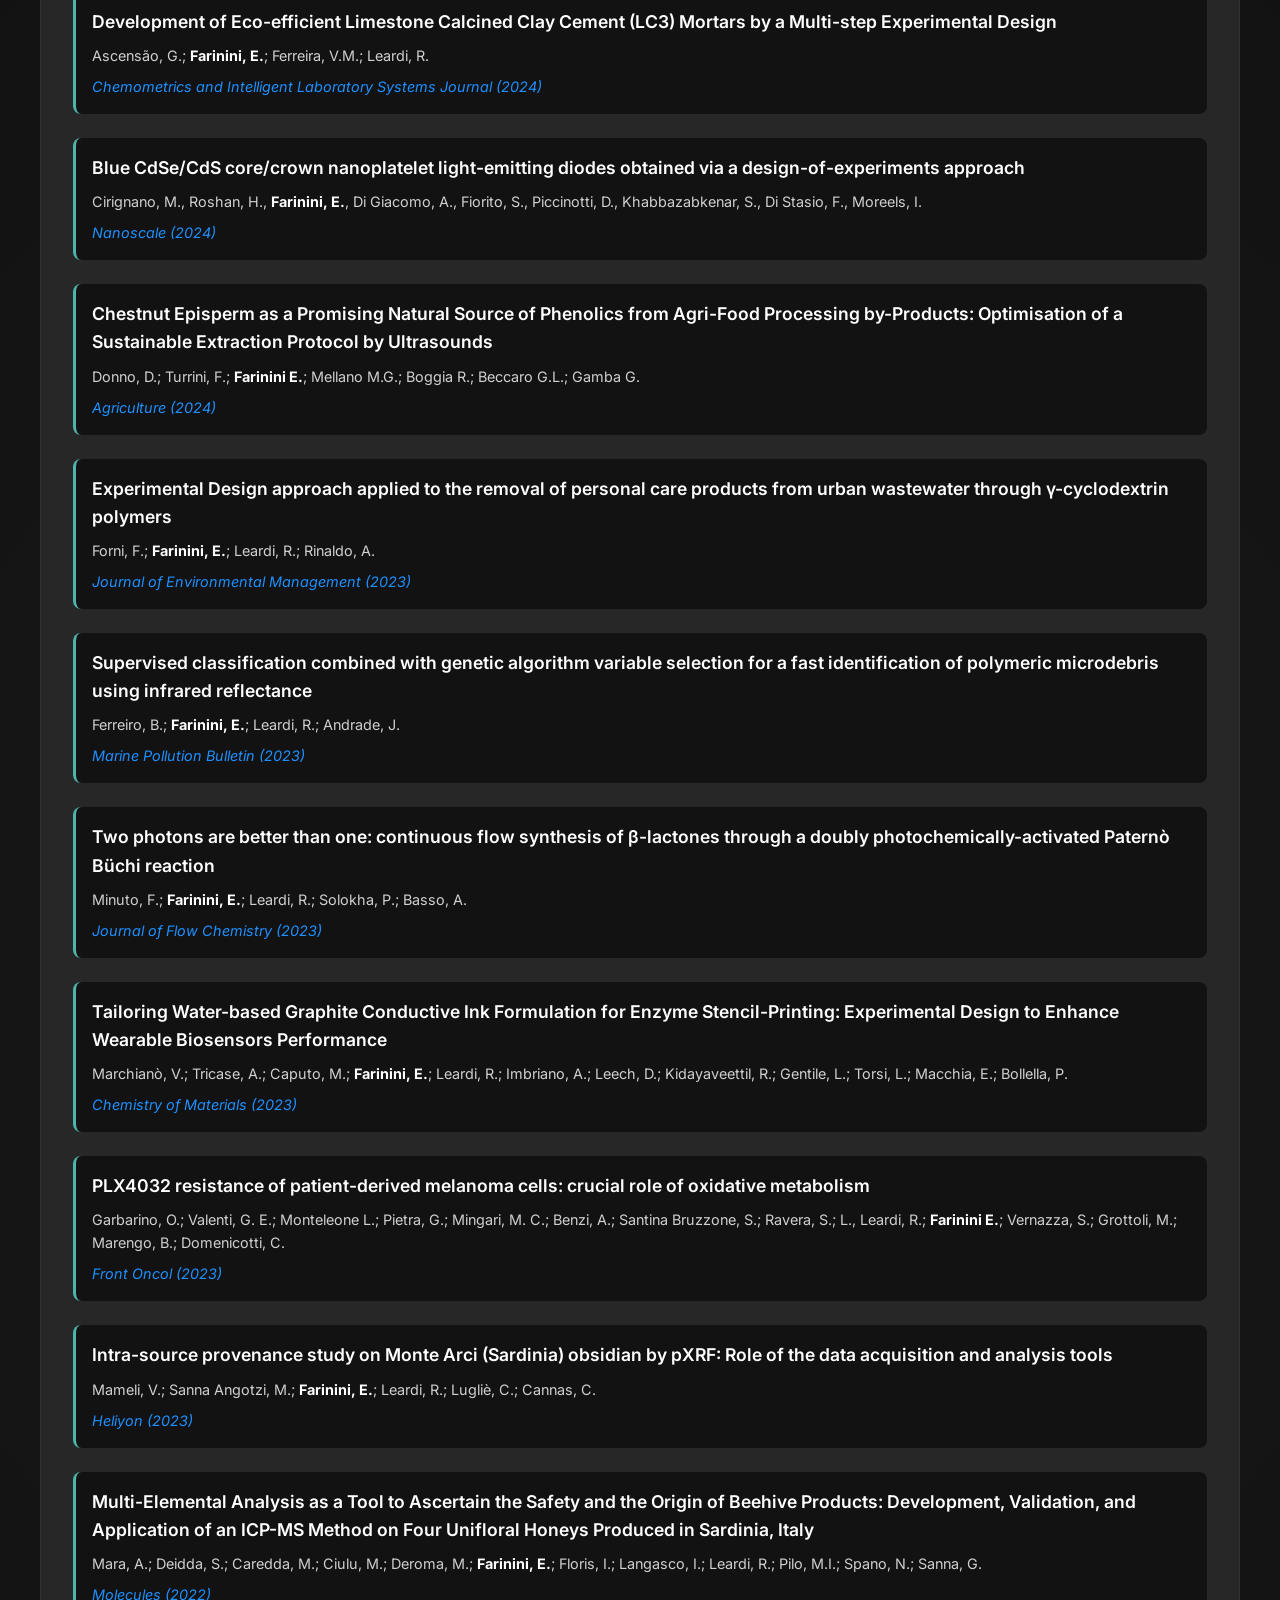
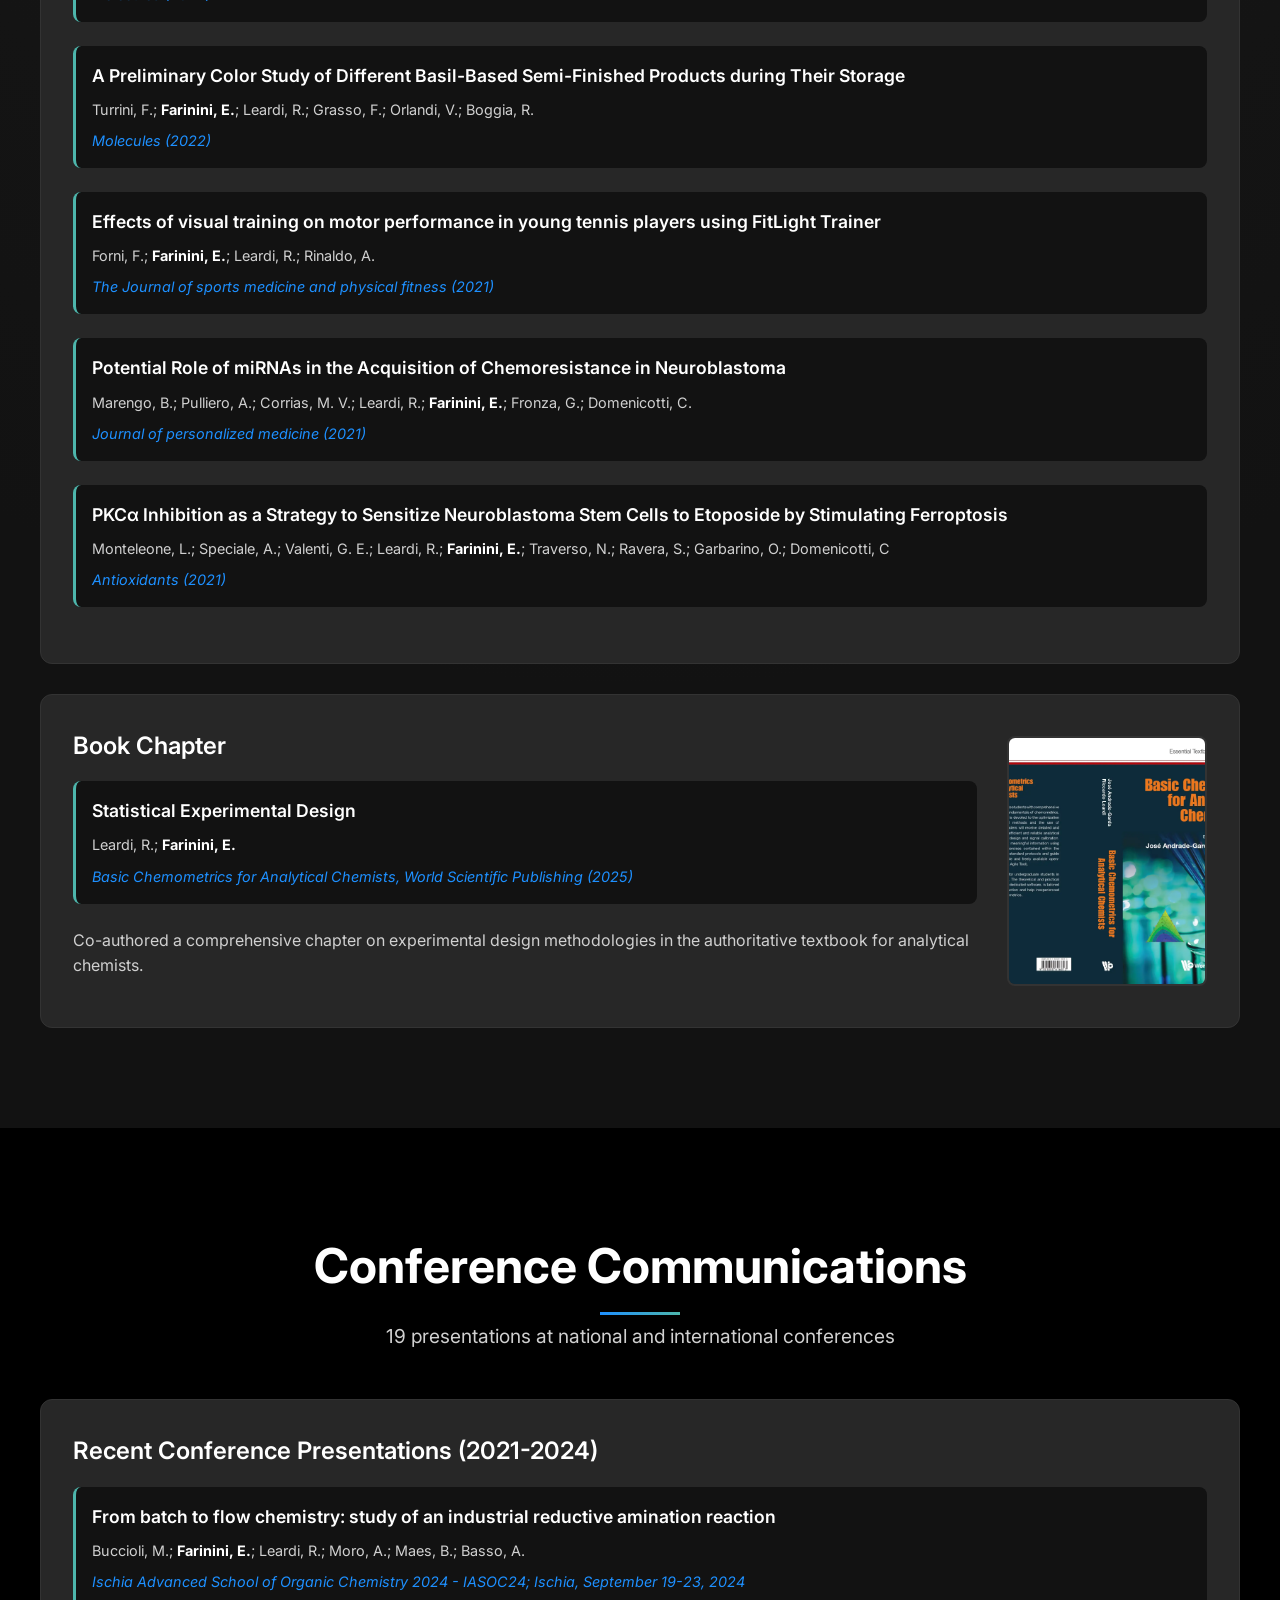
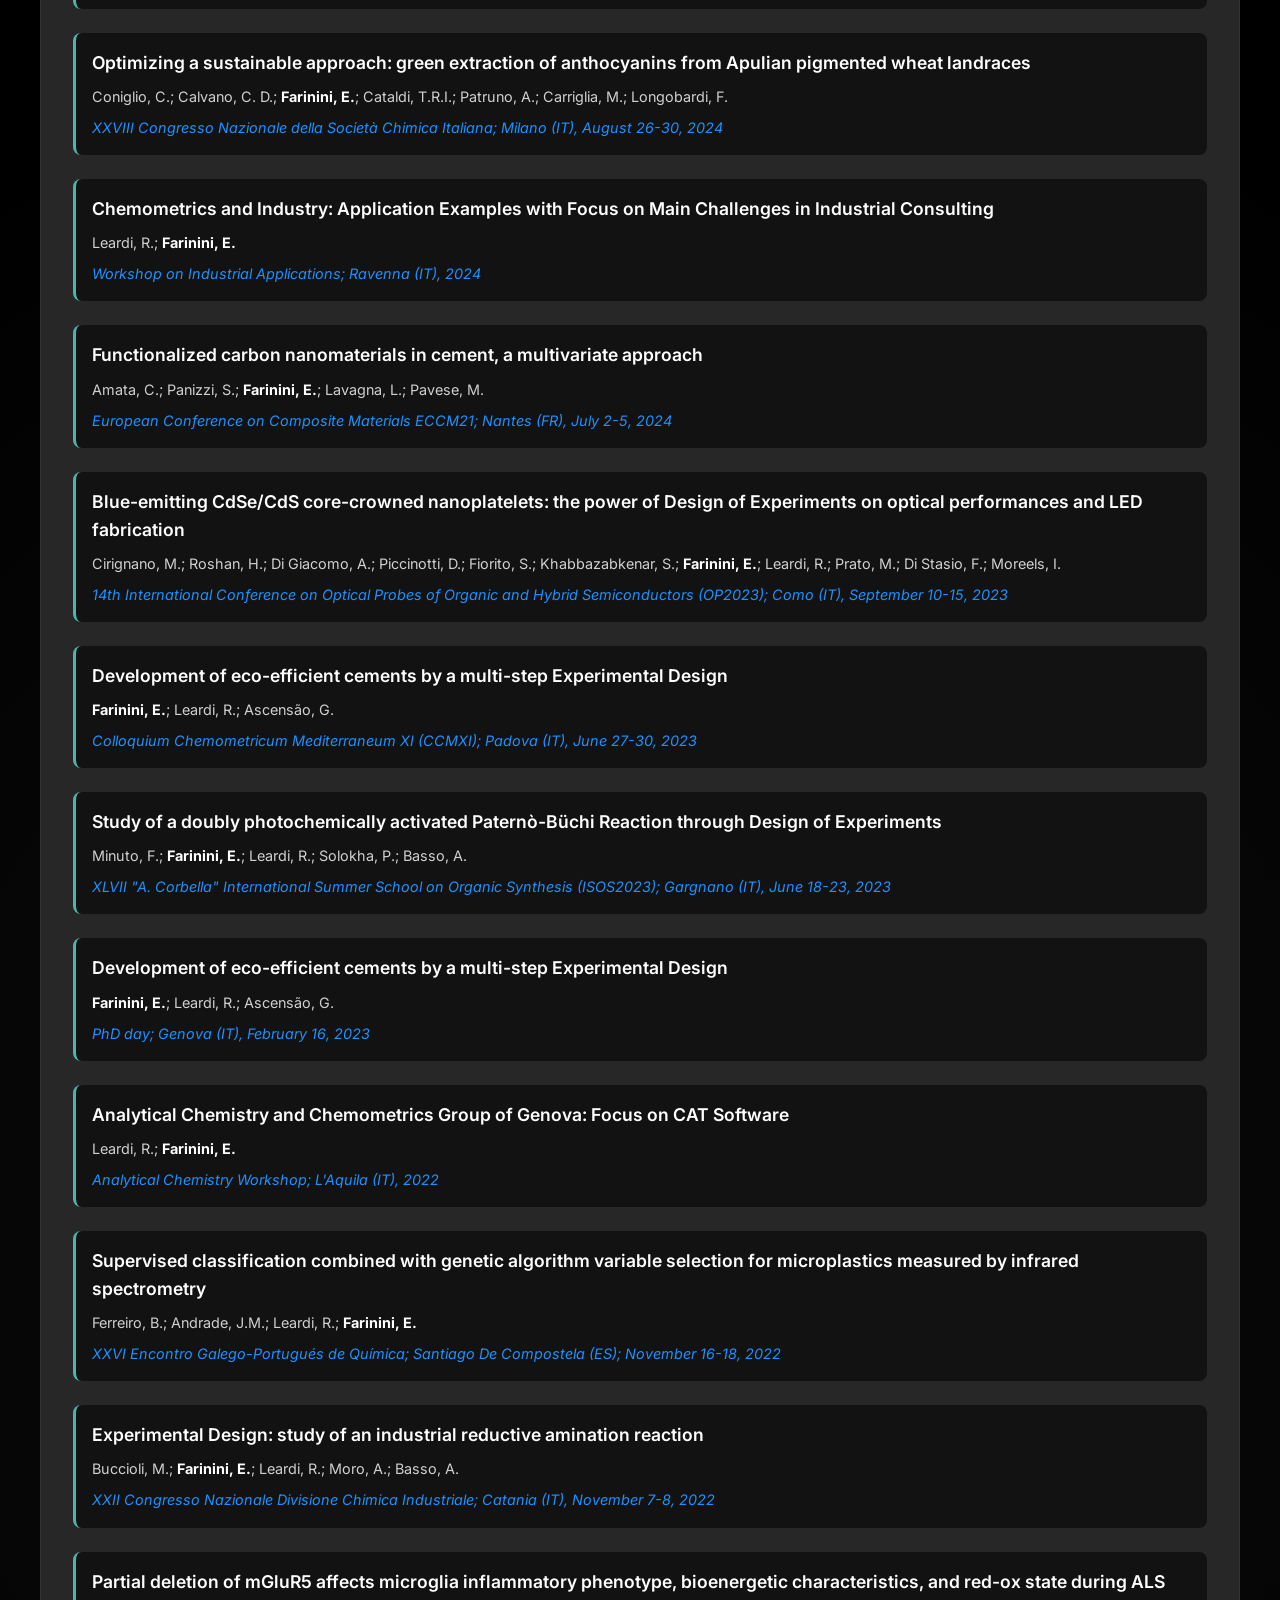
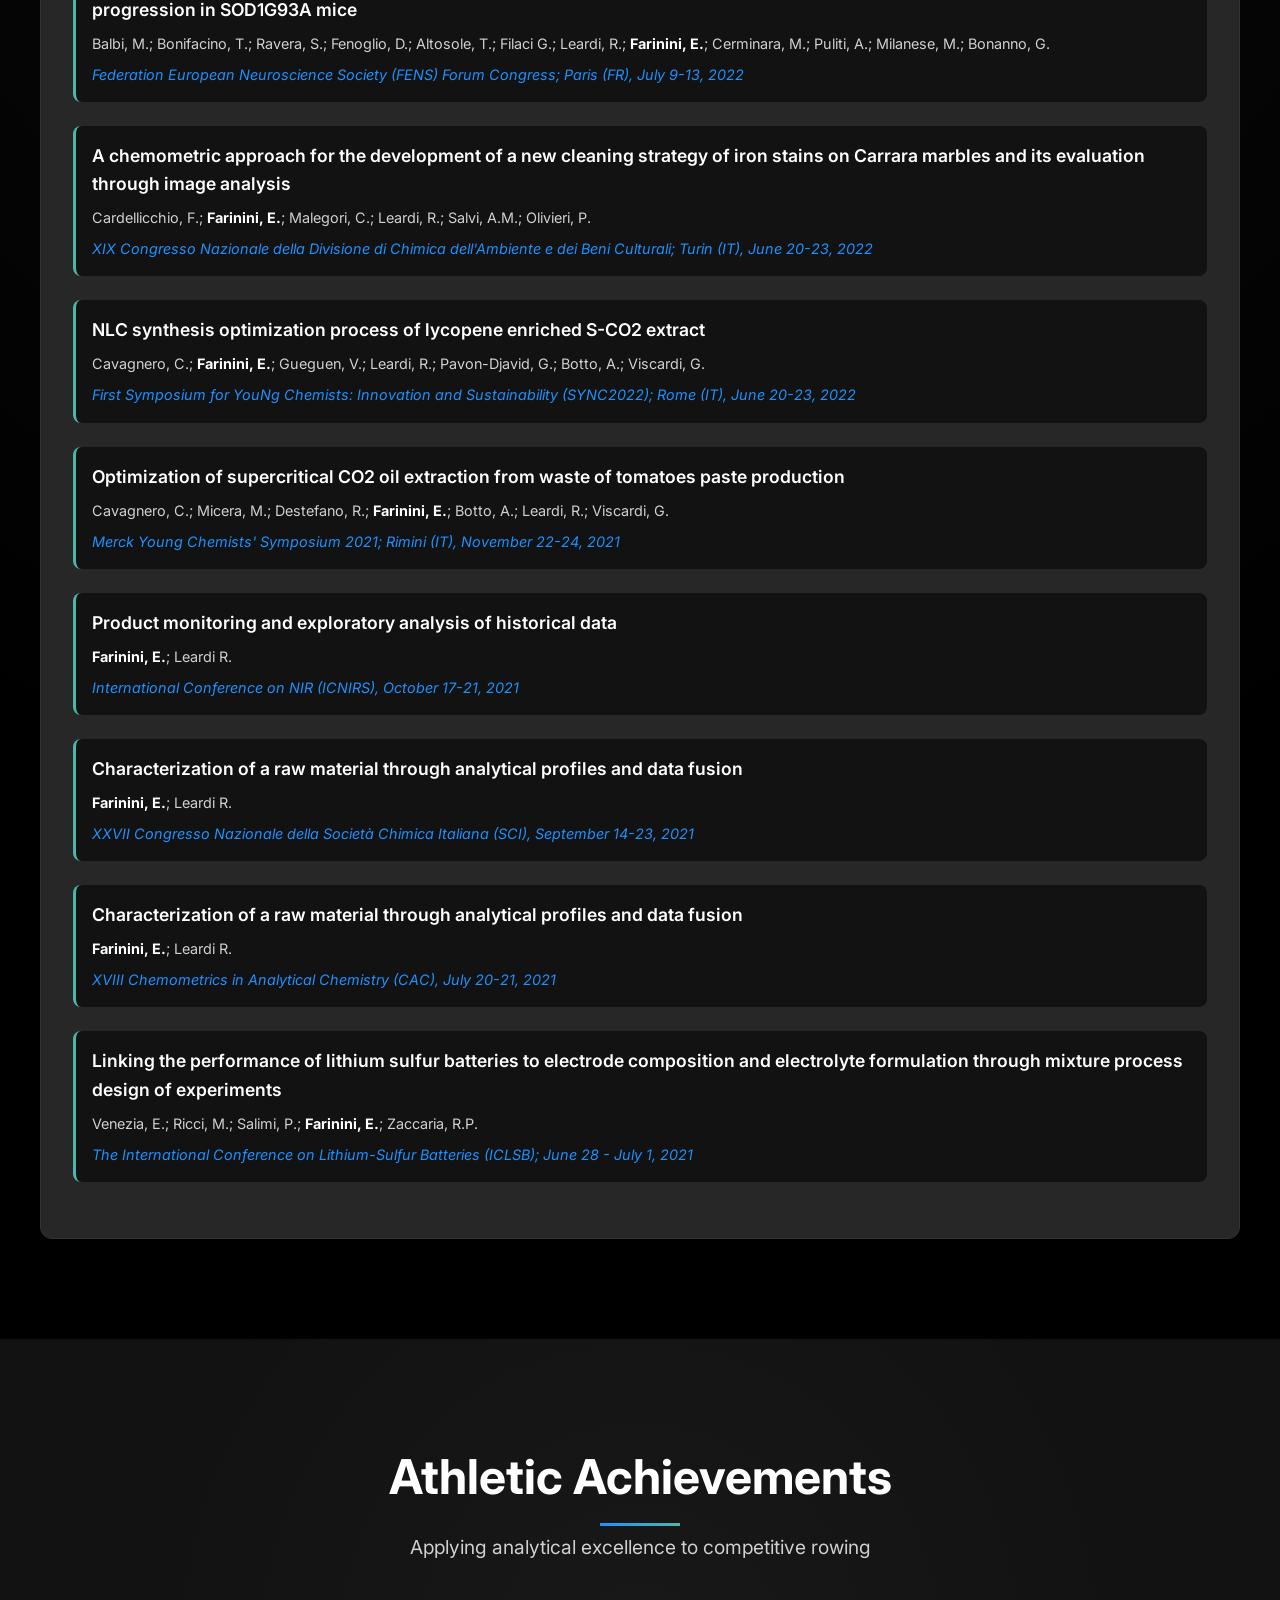
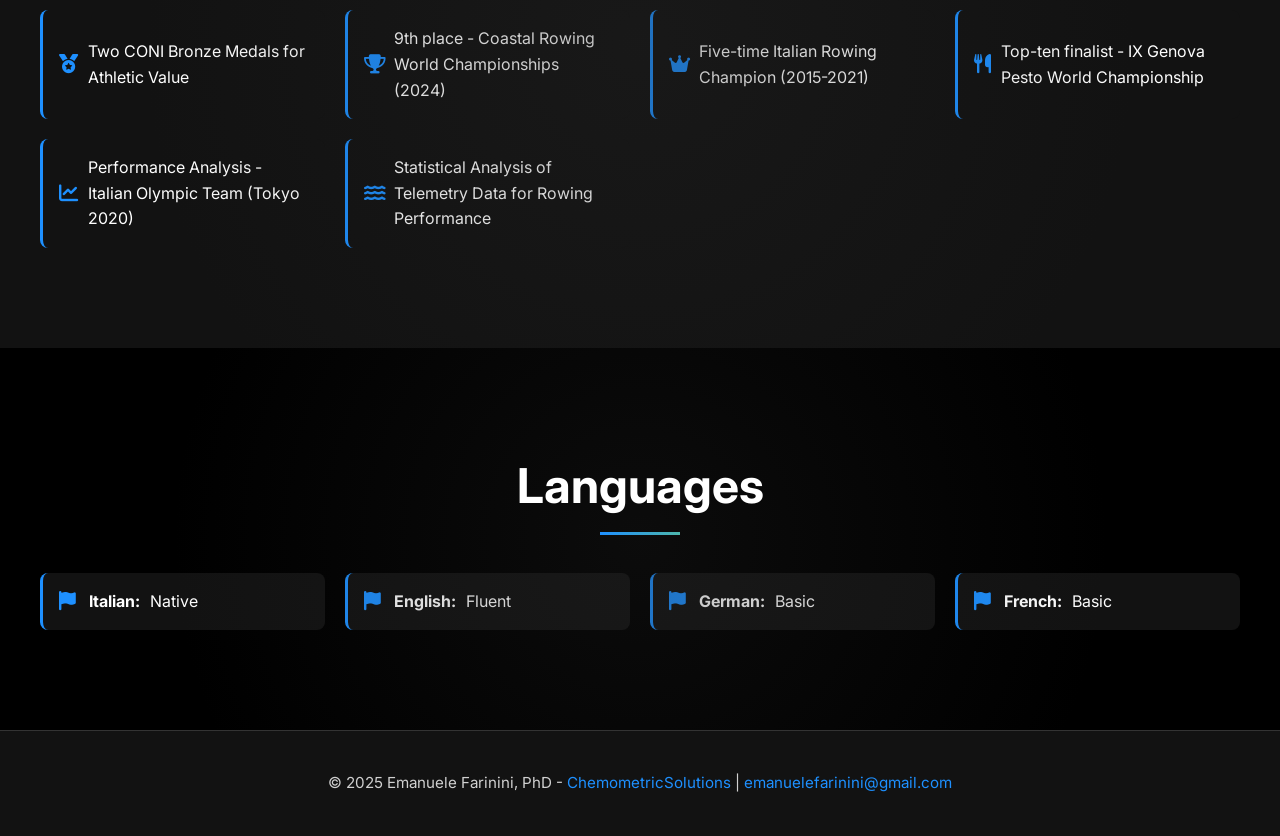
==== commit 284edb07: "Update index.html" ====
--- a/index.html
+++ b/index.html
@@ -1115,7 +1115,7 @@
 
             <div class="card" style="margin-top: 40px;">
                 <div class="card-content" style="text-align: center;">
-                    <p>Born in Genoa (Italy) on October 31, 1994. Chemometrician specializing in experimental design, multivariate analysis, and process monitoring for industrial applications. Co-developer of CAT (Chemometric Agile Tool) software and active consultant in collaboration with Professor Riccardo Leardi.</p>
+                    <p>Born in Genoa (Italy) on October 31, 1994. Chemometrician specializing in experimental design, multivariate analysis, and process monitoring for industrial applications. Developer of interactive chemometric web applications (chemometricsolutions-demo) and active consultant. Multi-award-winning athlete, passionate about sport (rowing, sailing, enduro, and motorcycling) applying analytical skills to sports performance and culinary optimization.</p>
                 </div>
             </div>
         </div>
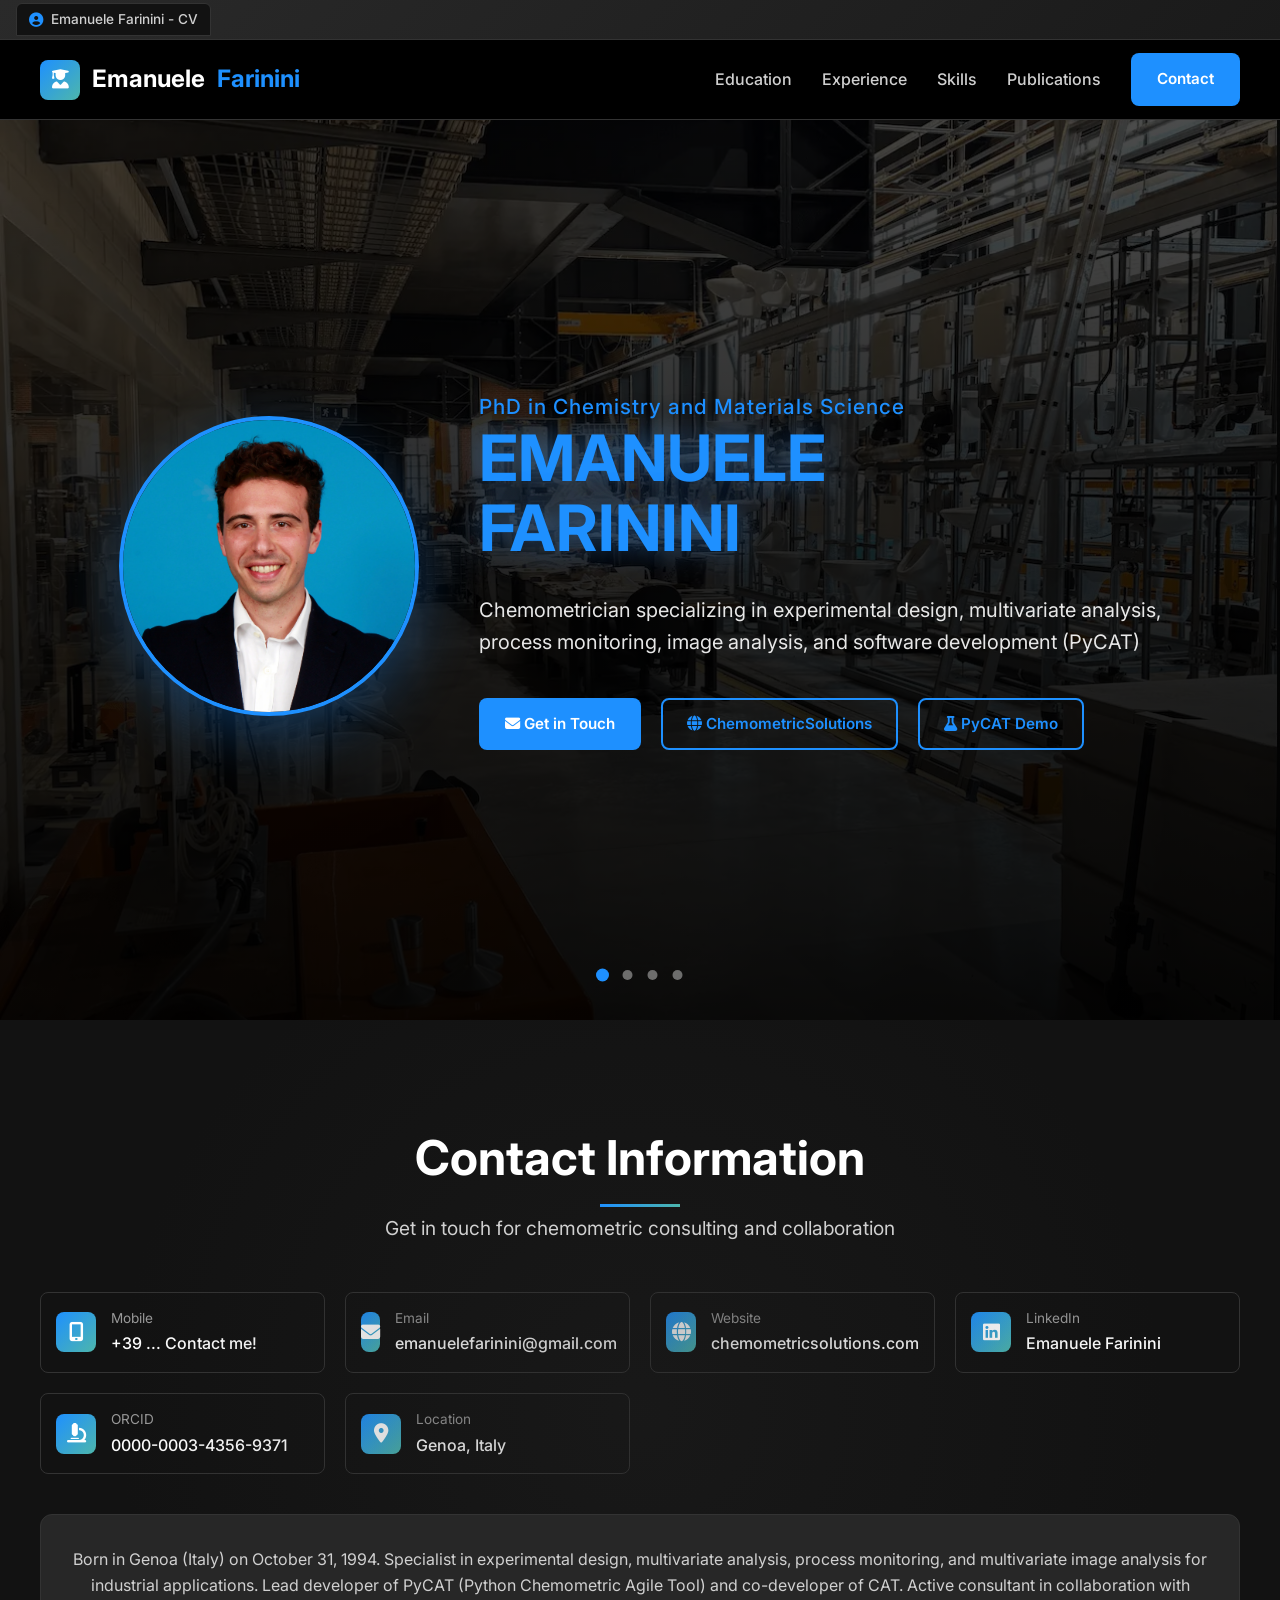
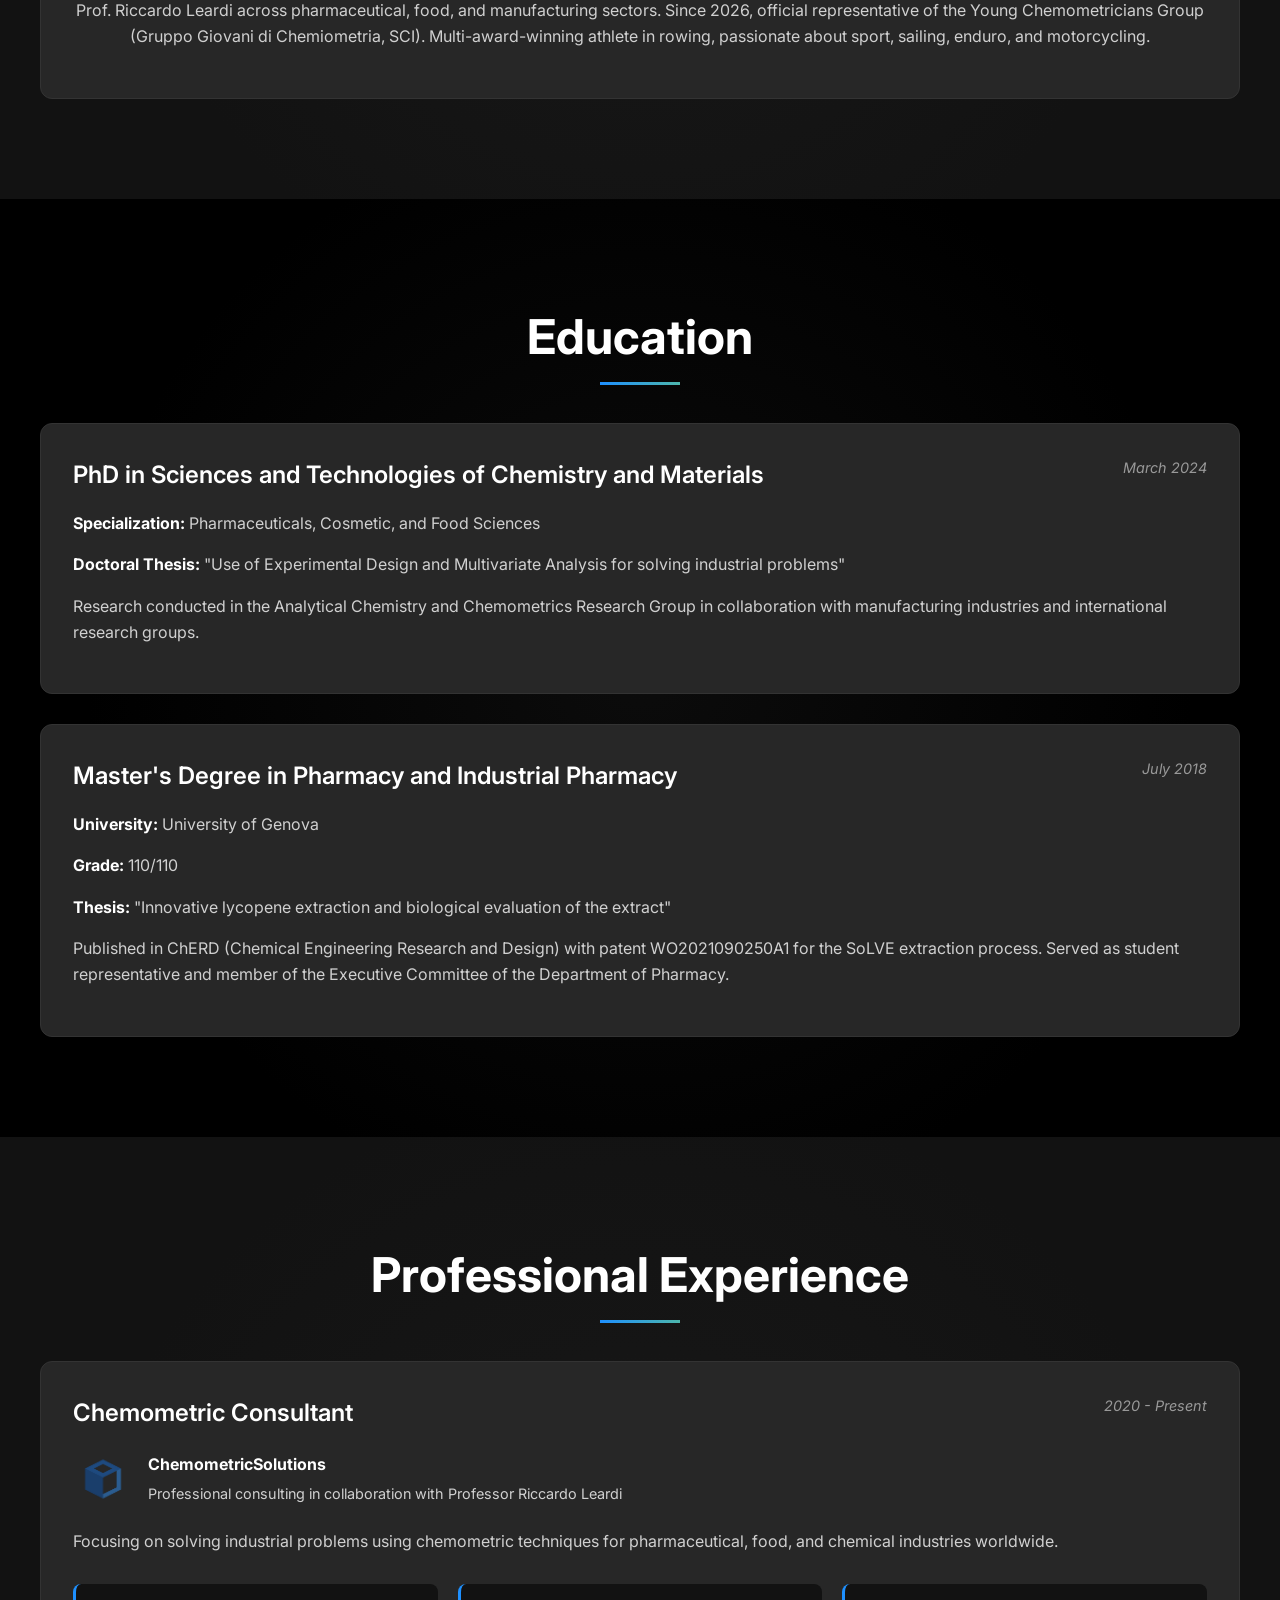
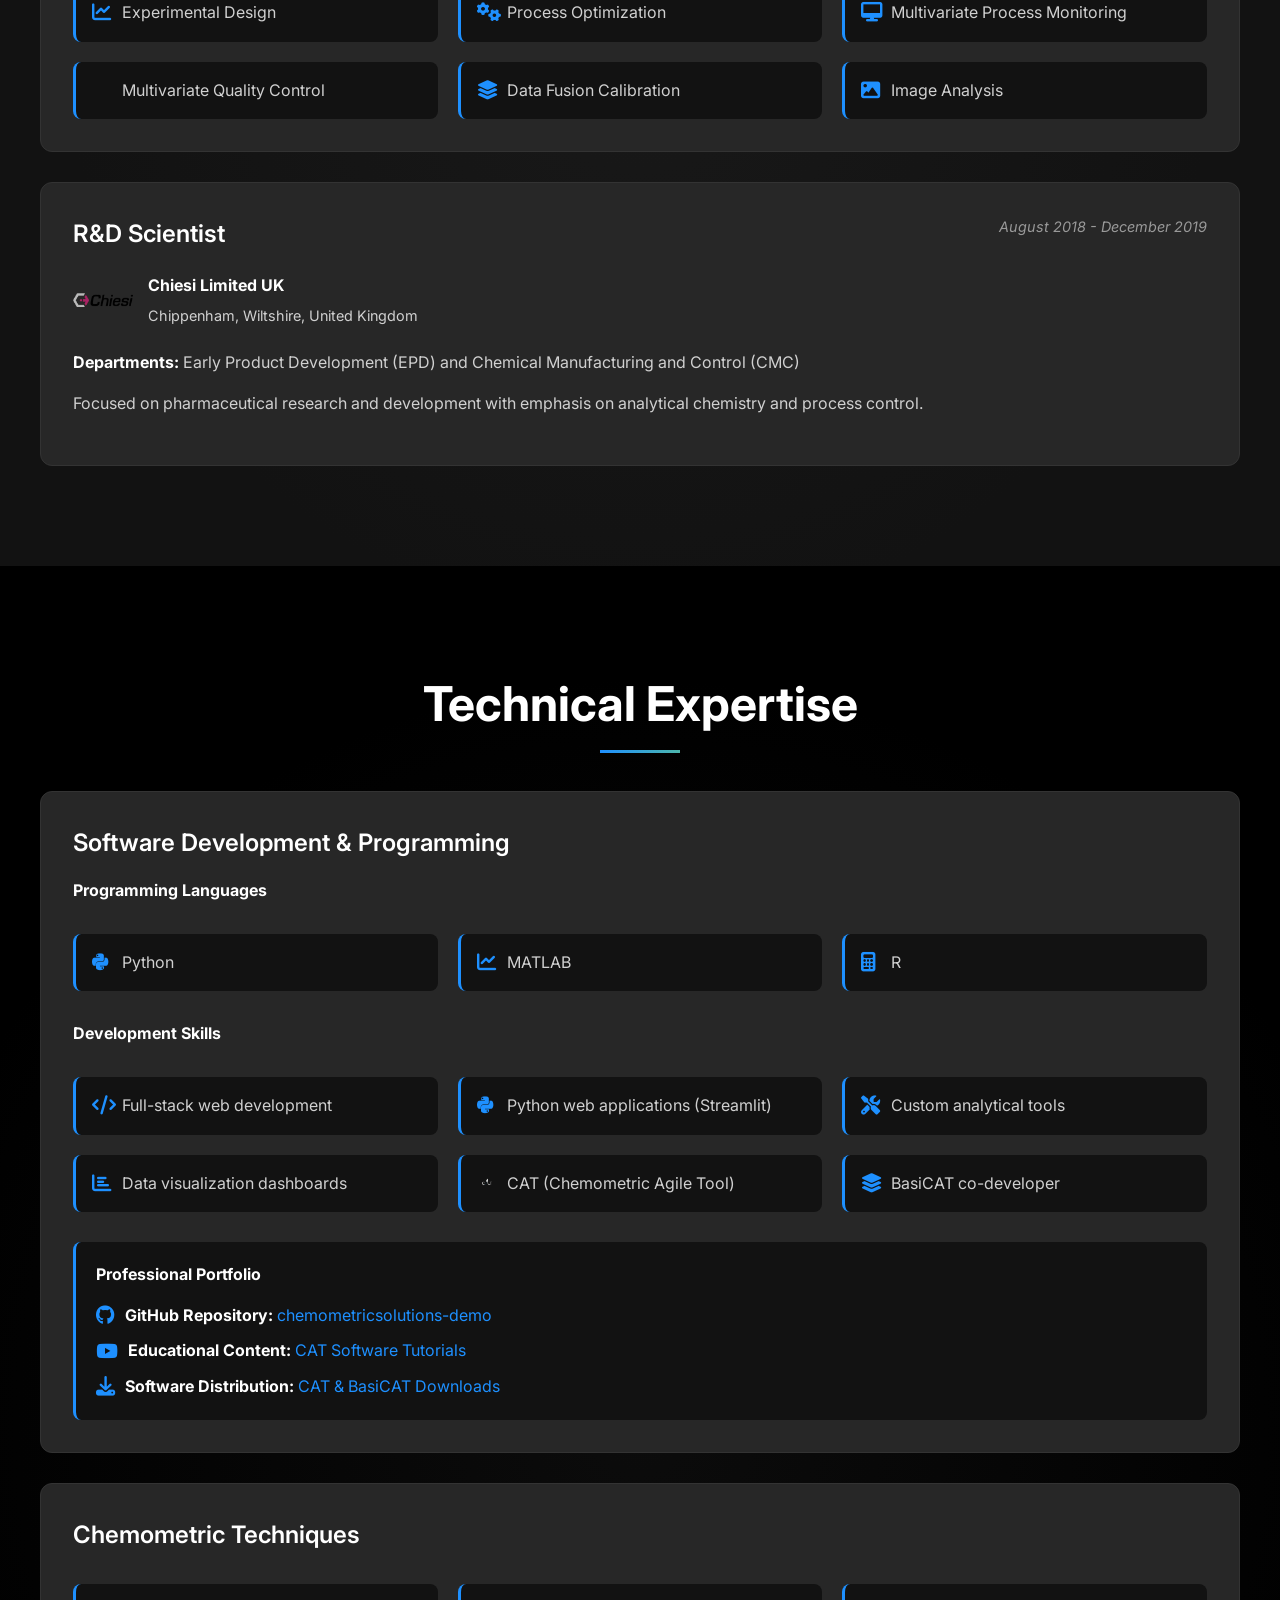
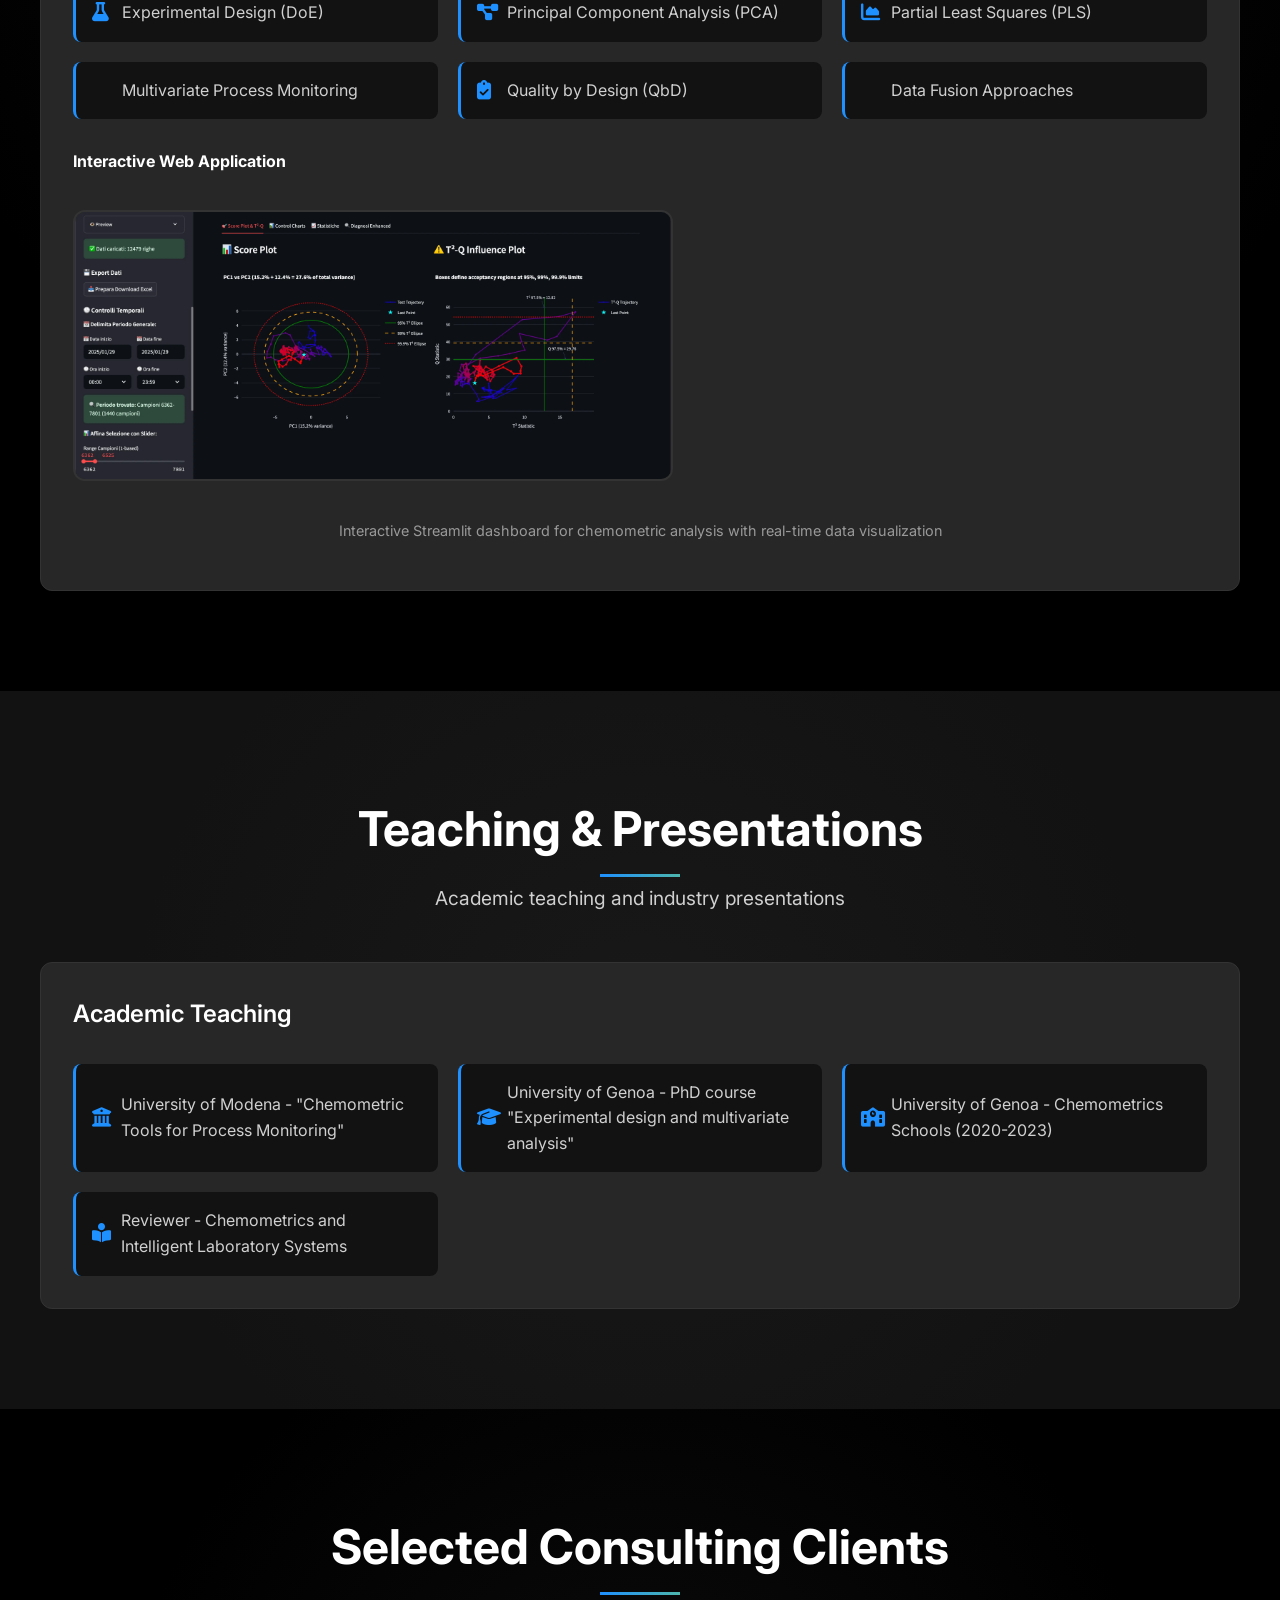
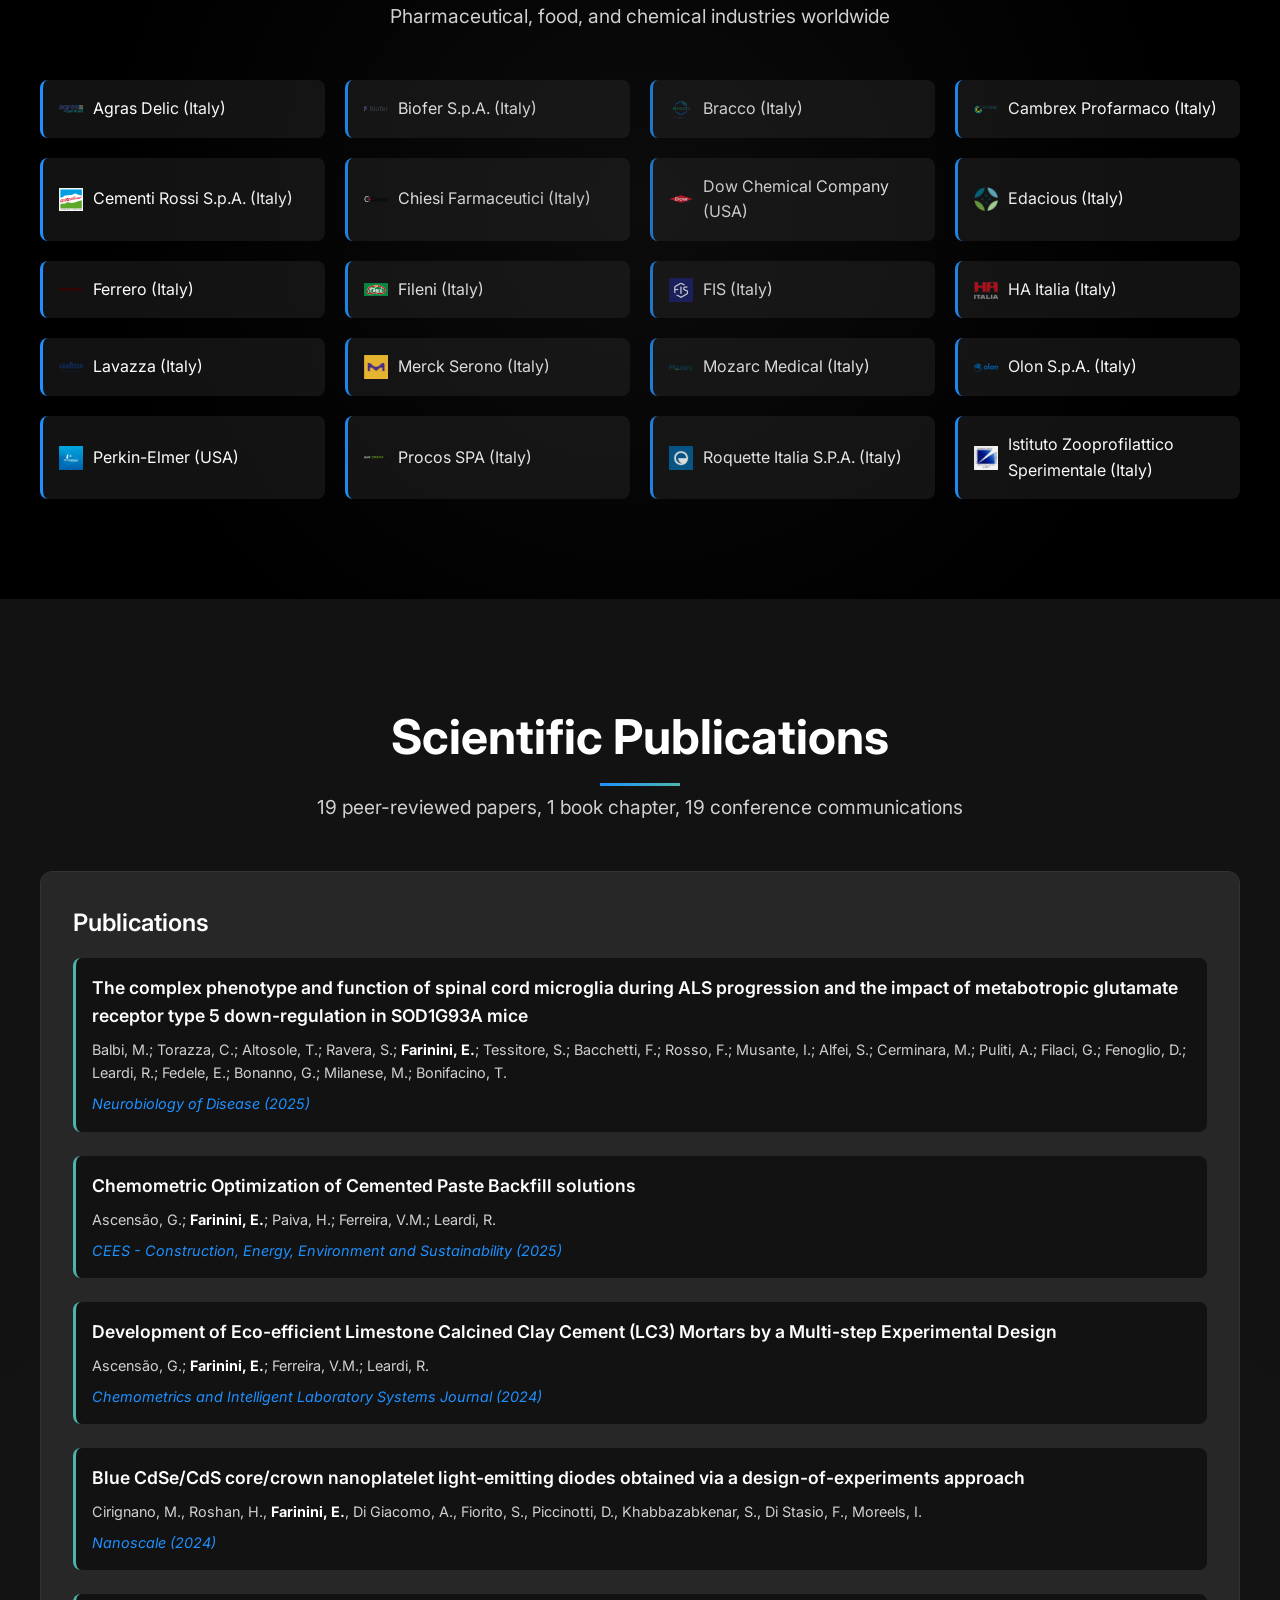
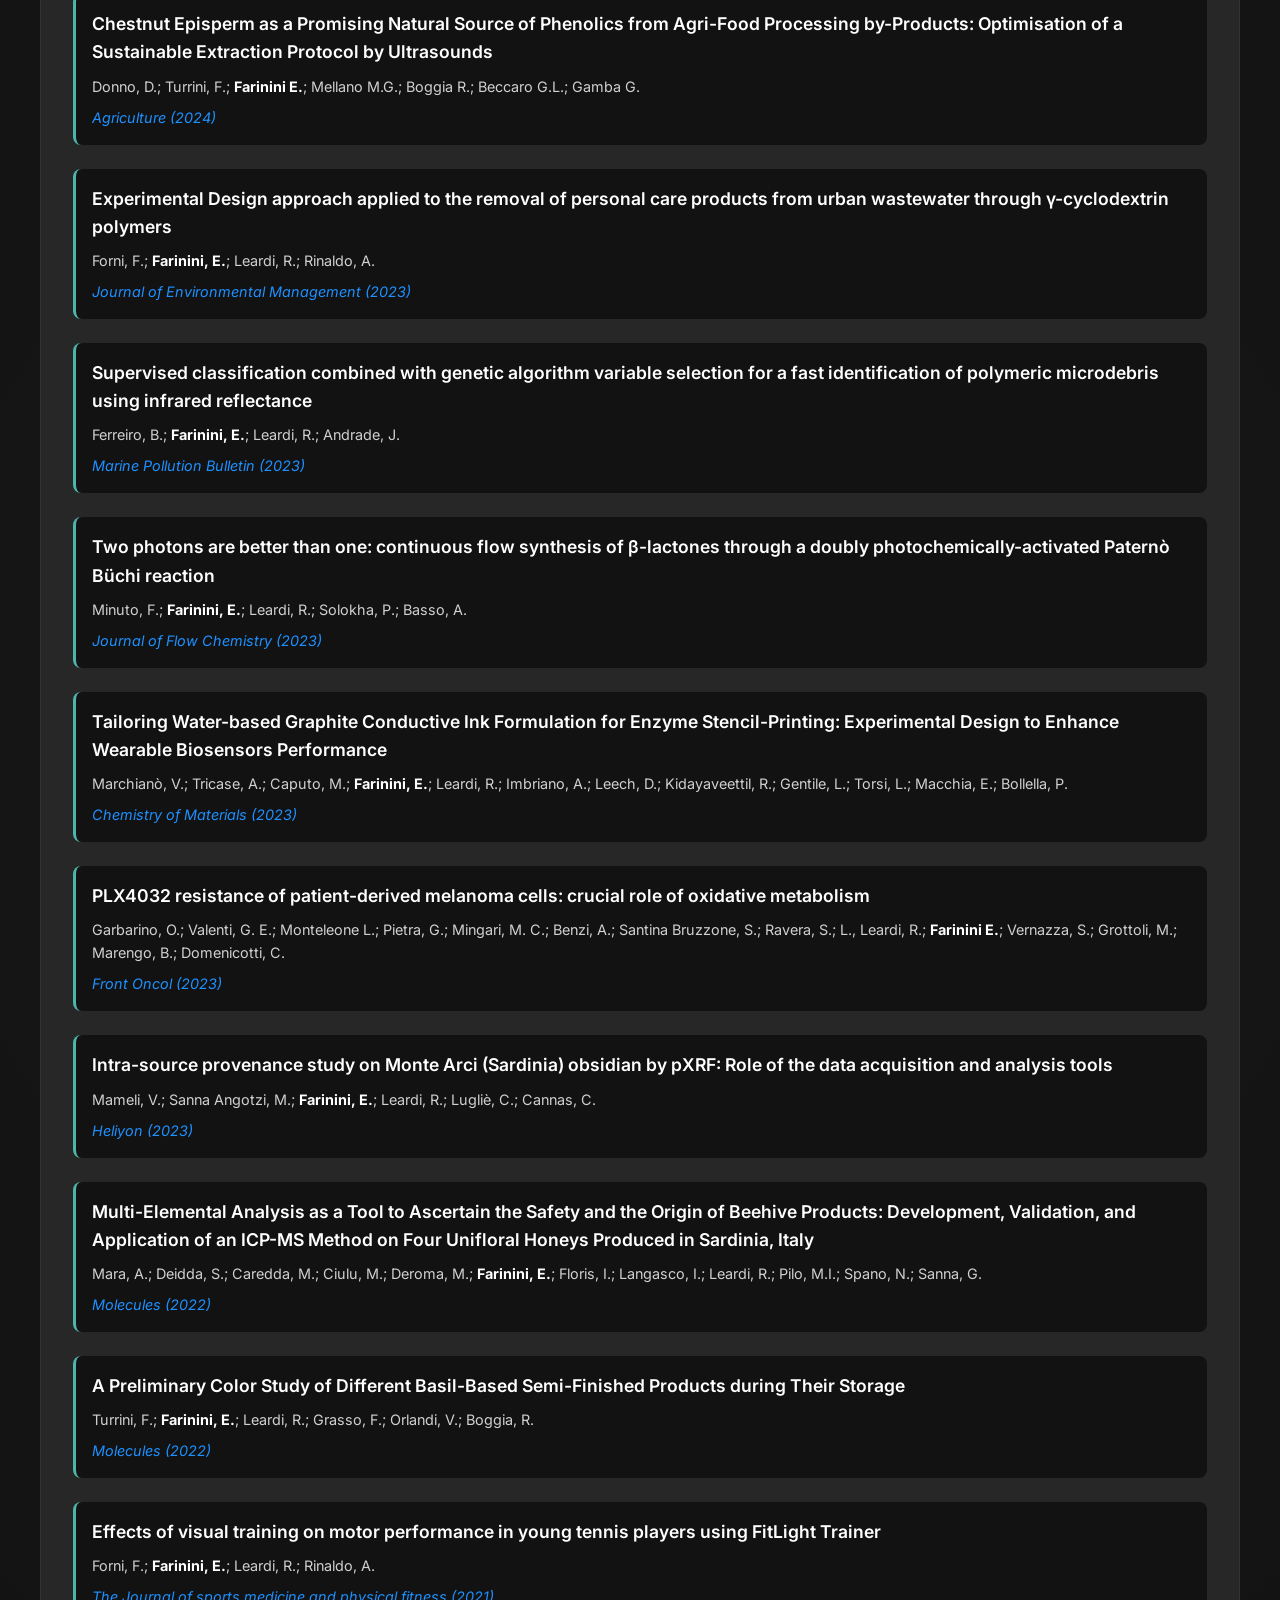
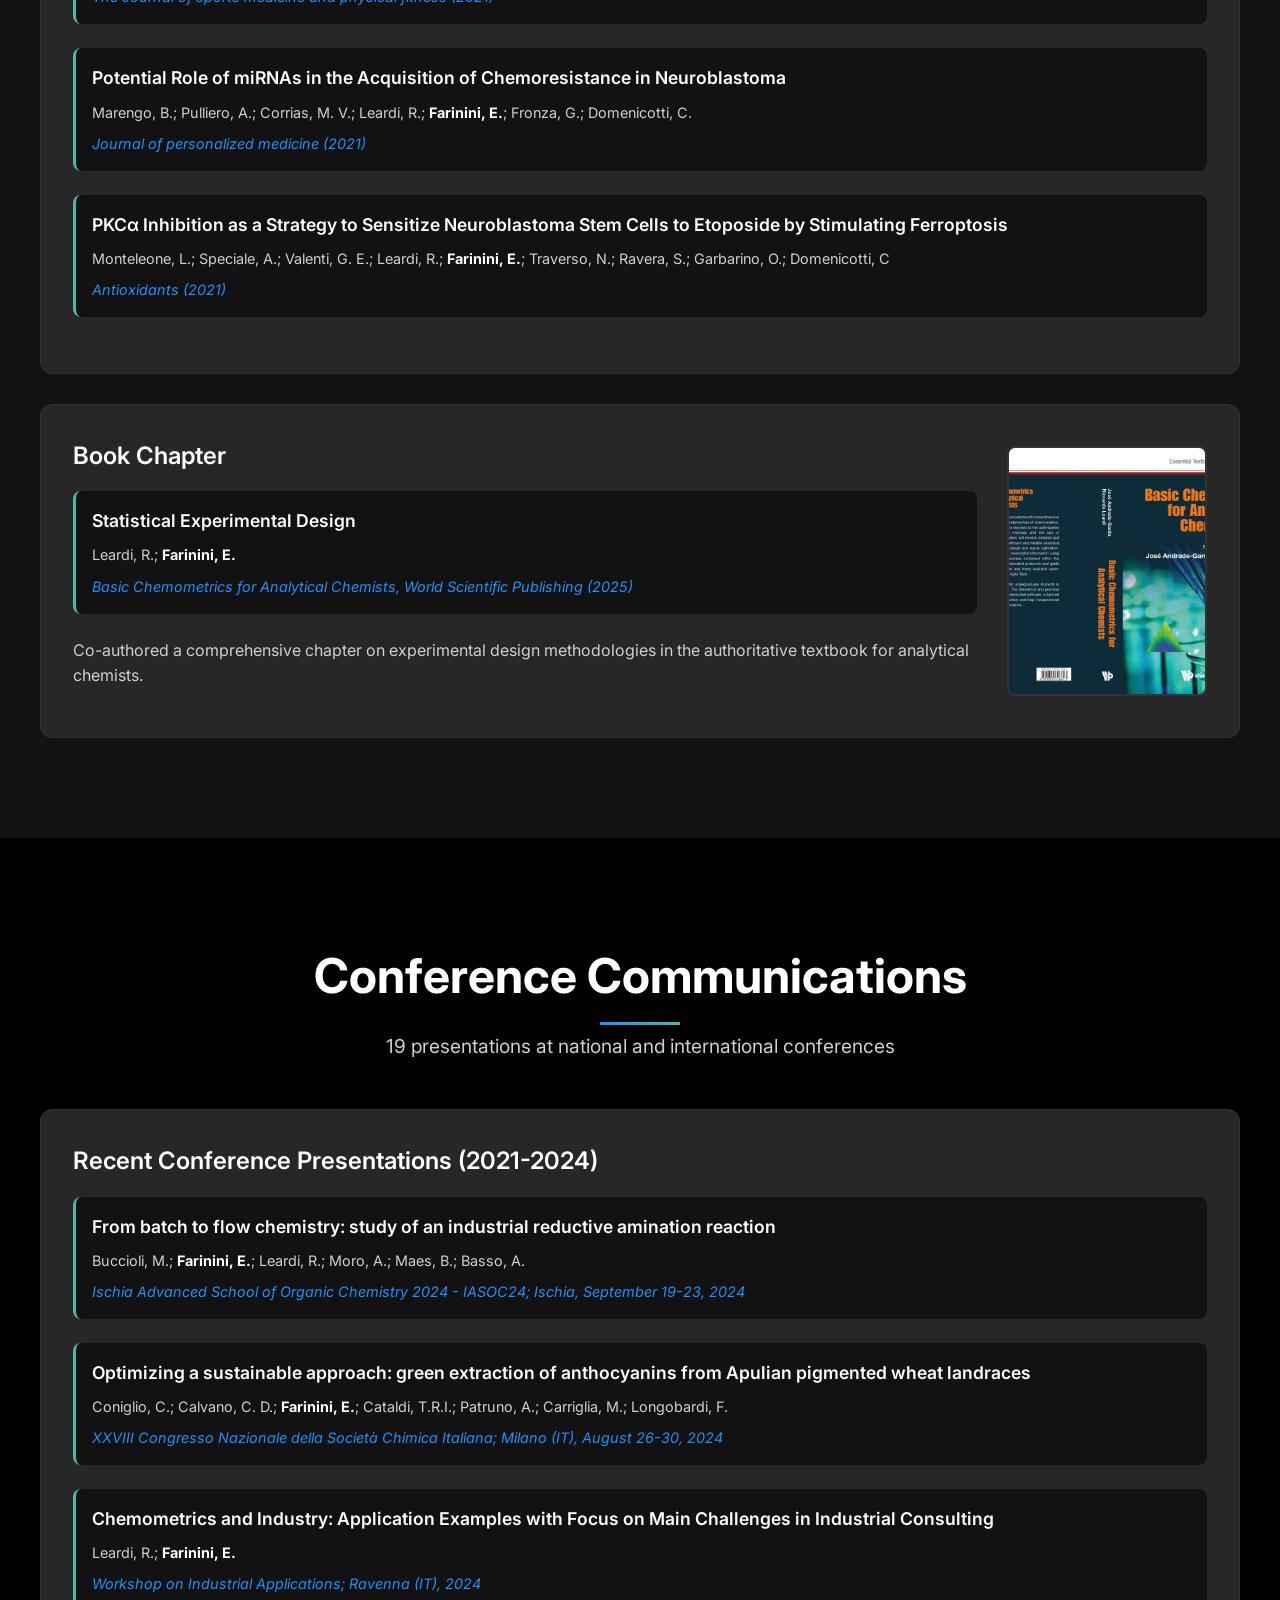
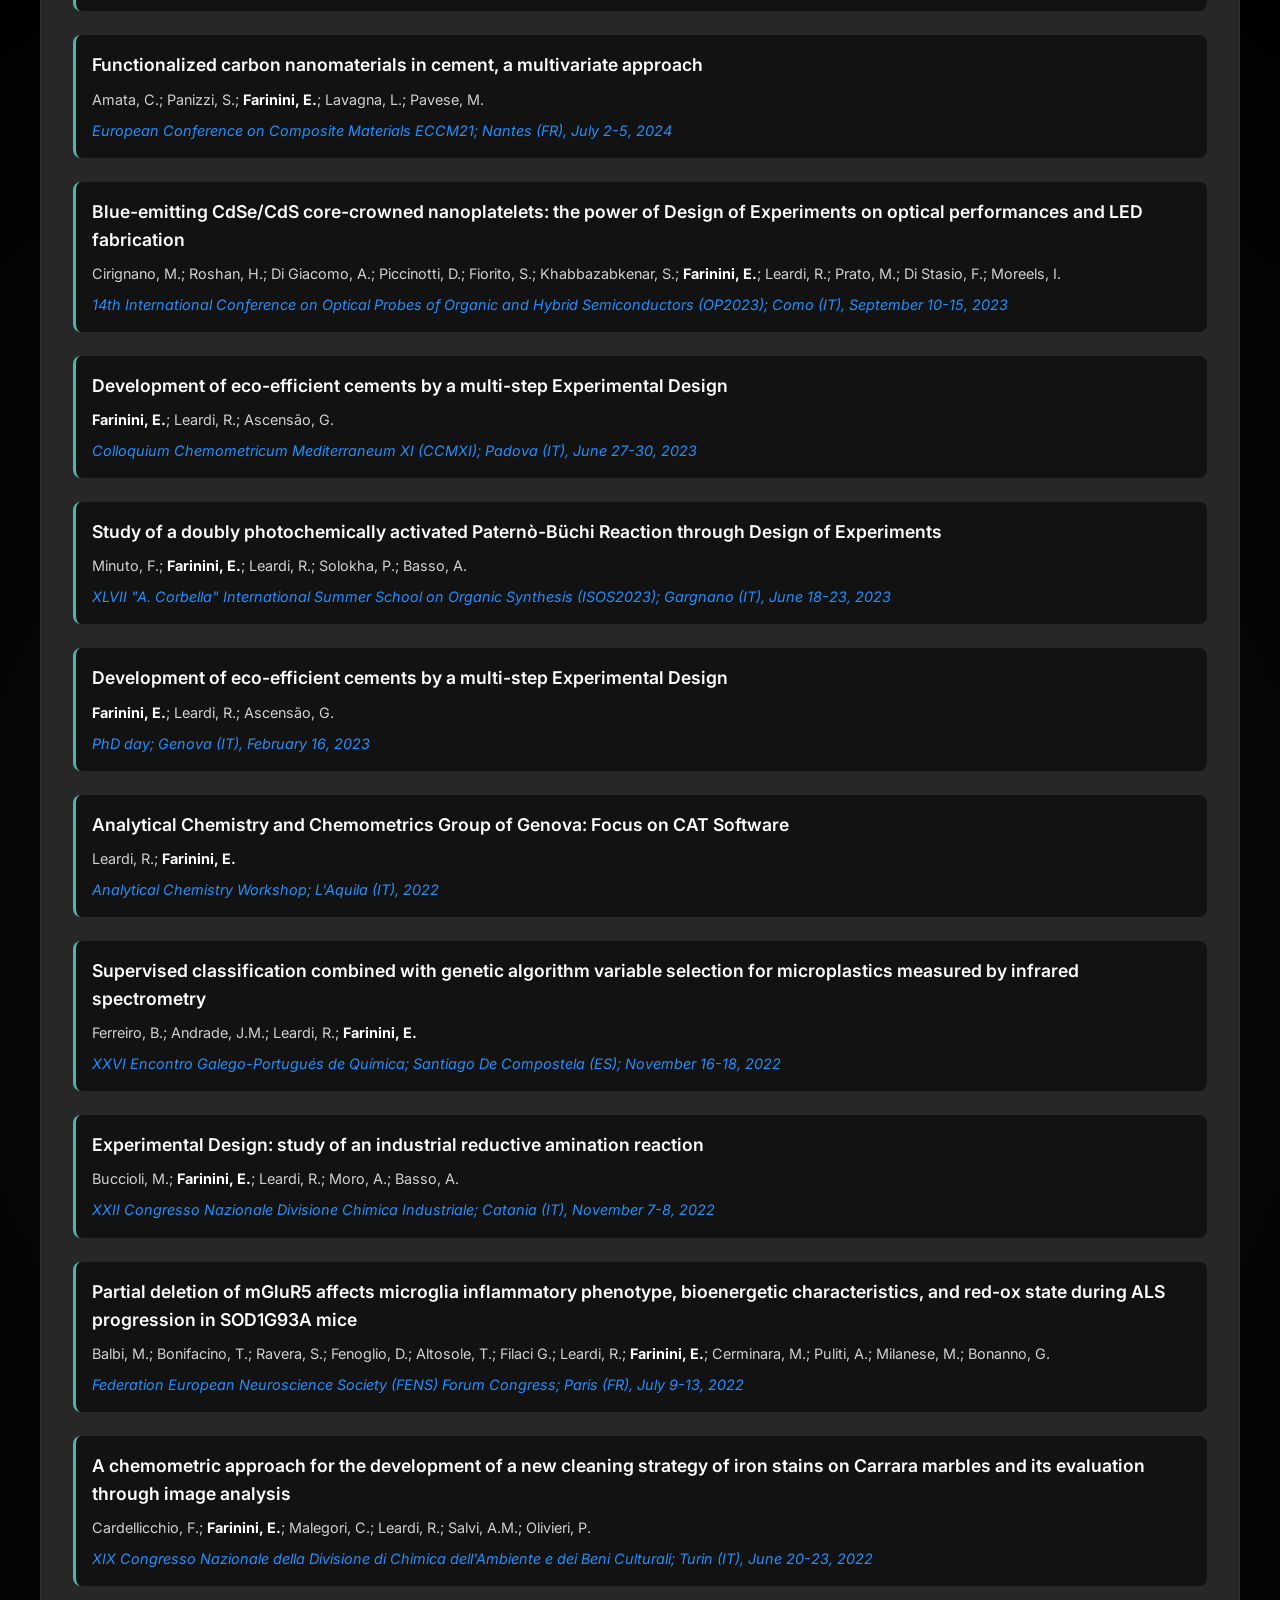
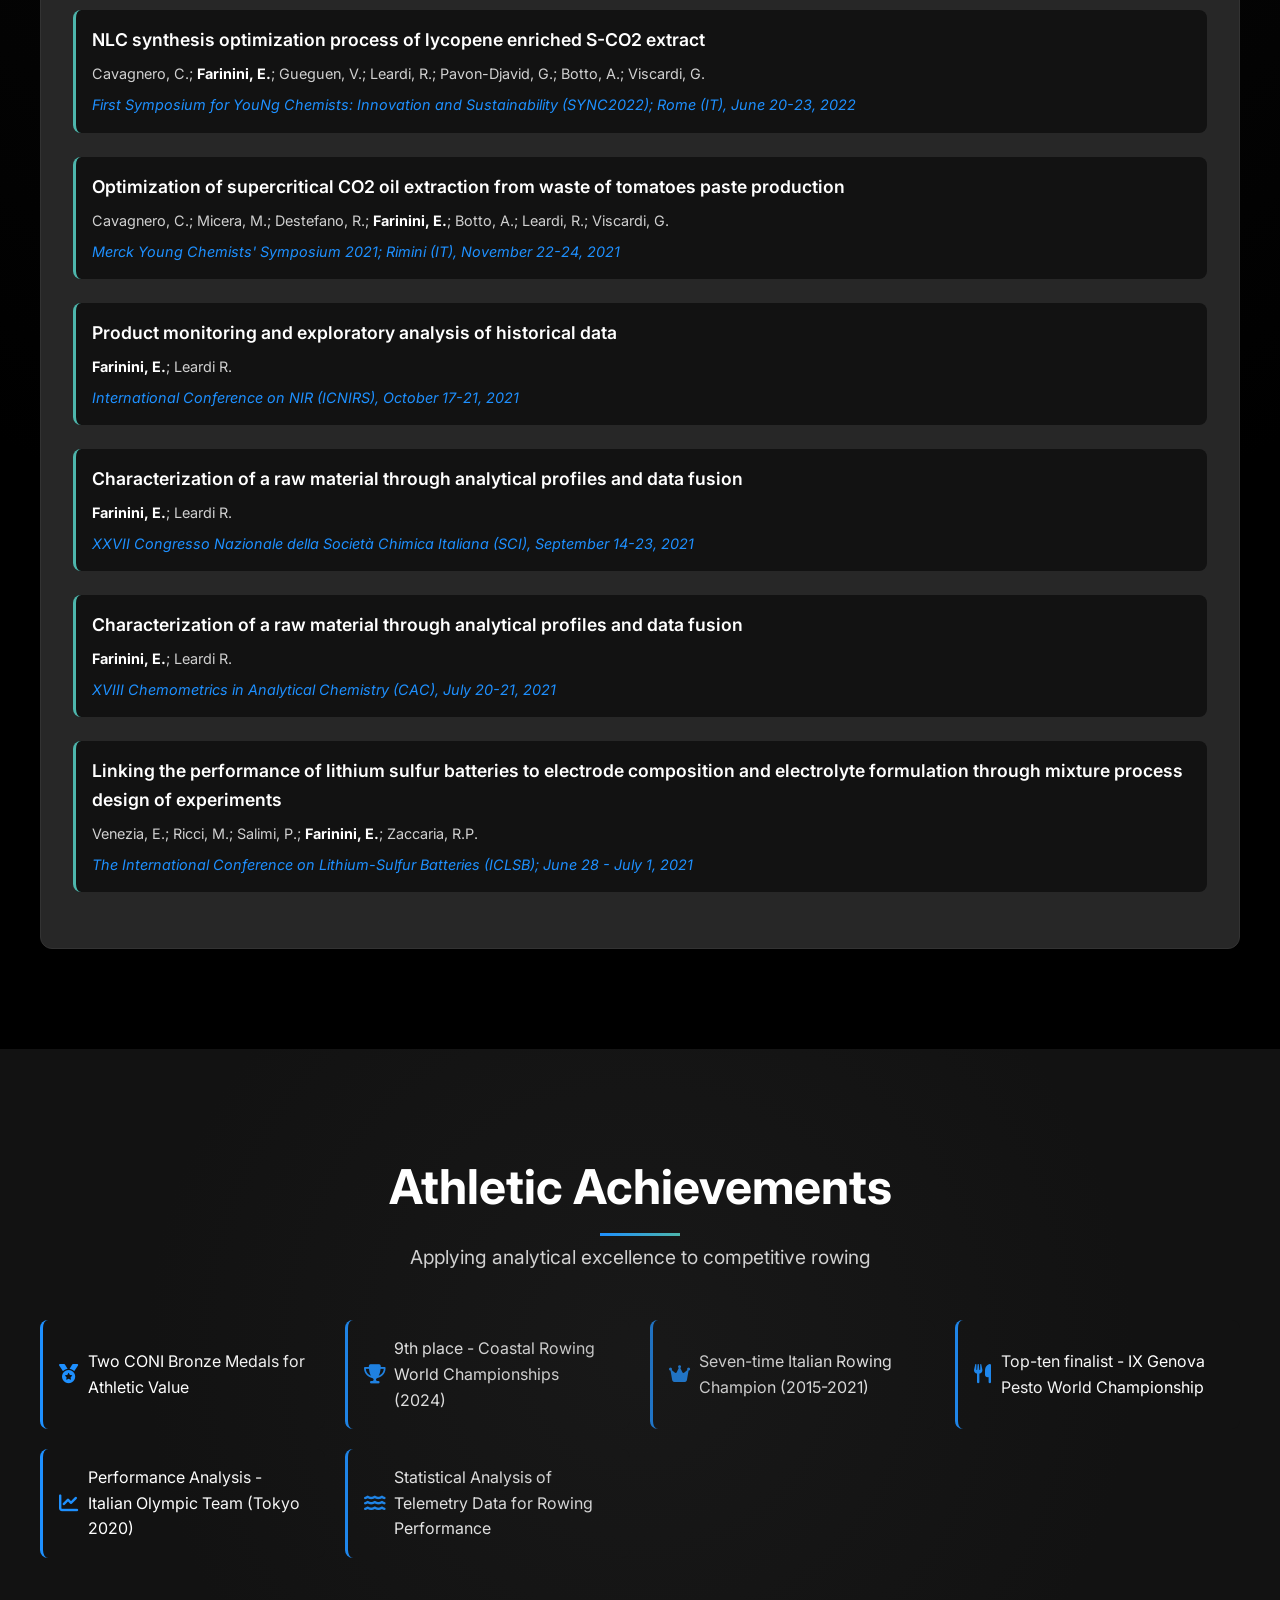
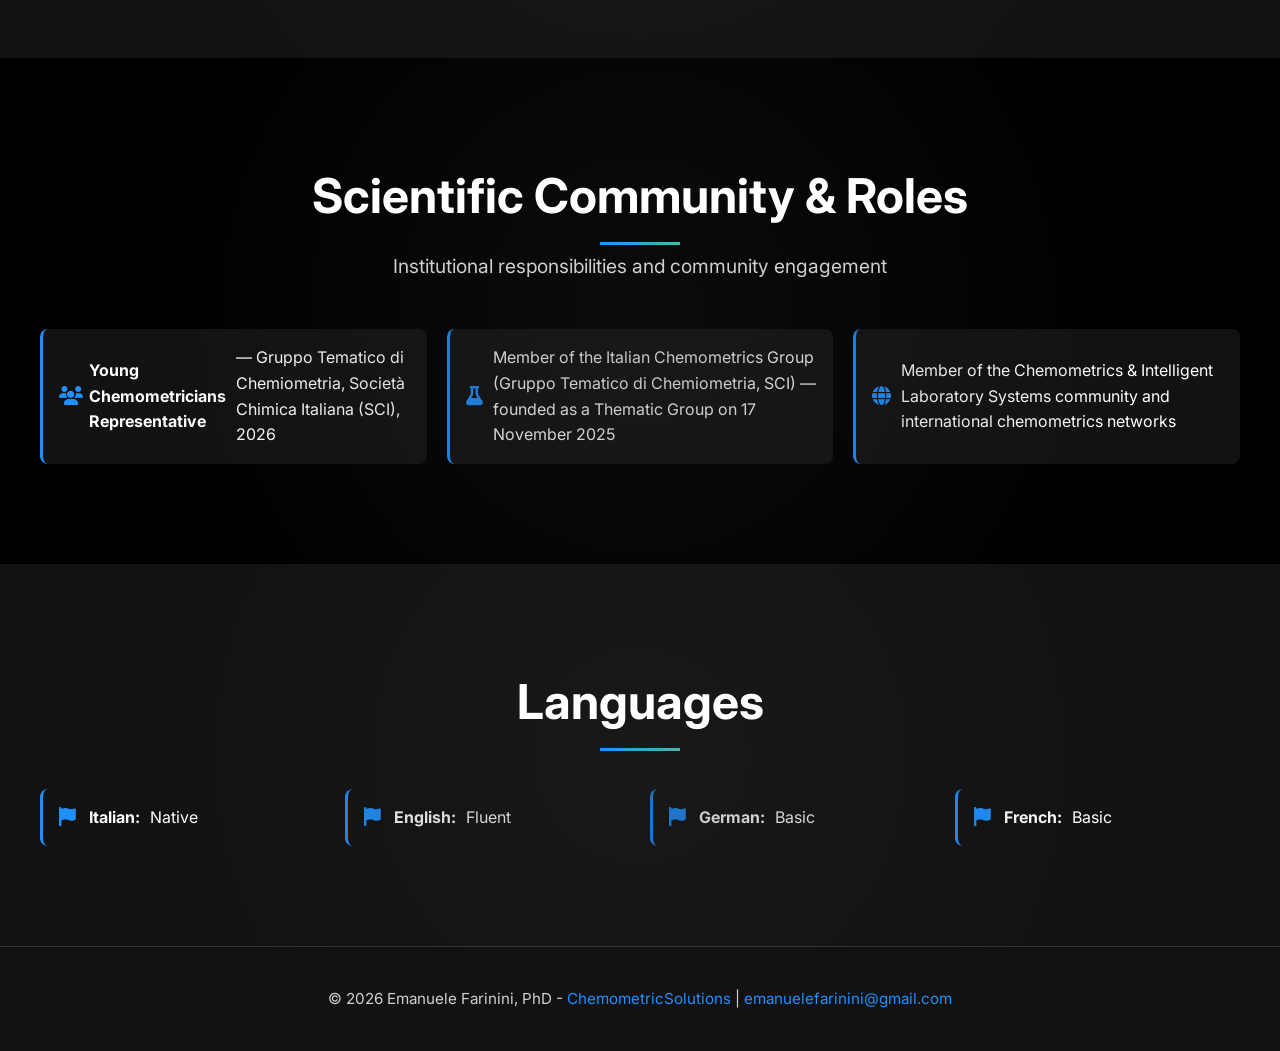
==== commit 0a271061: "Add CV website with correct css structure and updated images" ====
--- a/index.html
+++ b/index.html
@@ -5,8 +5,8 @@
     <meta name="viewport" content="width=device-width, initial-scale=1.0">
     
     <!-- SEO Meta Tags -->
-    <meta name="description" content="Emanuele Farinini, PhD - Chemometrician, consultant in Design of Experiments, multivariate analysis, and process monitoring. Co-developer of CAT software.">
-    <meta name="keywords" content="Emanuele Farinini, chemometrics, experimental design, multivariate analysis, CAT software, chemometric consulting">
+    <meta name="description" content="Emanuele Farinini, PhD - Chemometrician, consultant in Design of Experiments, multivariate analysis, process monitoring, and multivariate image analysis. Co-developer of CAT and lead developer of PyCAT.">
+    <meta name="keywords" content="Emanuele Farinini, chemometrics, experimental design, multivariate analysis, CAT software, PyCAT, image analysis, chemometric consulting">
     <meta name="author" content="Emanuele Farinini">
     
     <!-- Open Graph -->
@@ -987,10 +987,10 @@
     <section class="hero-fullscreen">
         <!-- Background Images Container -->
         <div class="hero-backgrounds">
-            <div class="hero-bg-slide active" style="background: linear-gradient(135deg, #1e3c72 0%, #2a5298 50%, #1e3c72 100%);"></div>
-            <div class="hero-bg-slide" style="background: linear-gradient(135deg, #0f2027 0%, #203a43 50%, #2c5364 100%);"></div>
-            <div class="hero-bg-slide" style="background: linear-gradient(135deg, #232526 0%, #414345 100%);"></div>
-            <div class="hero-bg-slide" style="background: linear-gradient(135deg, #2c1810 0%, #8b4513 50%, #2c1810 100%);"></div>
+            <div class="hero-bg-slide active" style="background-image: url('images/index/1.laboratory.webp'); background-size: cover; background-position: center;"></div>
+            <div class="hero-bg-slide" style="background-image: url('images/index/1.industry.webp'); background-size: cover; background-position: center;"></div>
+            <div class="hero-bg-slide" style="background-image: url('images/index/1.lezione.webp'); background-size: cover; background-position: center;"></div>
+            <div class="hero-bg-slide" style="background-image: url('images/index/2.Leardi_Farinini.webp'); background-size: cover; background-position: center top;"></div>
         </div>
         
         <!-- Dark Overlay -->
@@ -1000,7 +1000,7 @@
         <div class="container">
             <div class="hero-content-centered">
                 <div class="profile-image-container">
-                    <img src="images/Emanuele Farinini.webp" alt="Emanuele Farinini" class="profile-image">
+                    <img src="images/index/4.Emanuele Farinini.webp" alt="Emanuele Farinini" class="profile-image">
                 </div>
                 
                 <div class="hero-text-content">
@@ -1013,7 +1013,7 @@
                     
                     <p class="hero-description">
                         Chemometrician specializing in experimental design, multivariate analysis,<br>
-                        and process monitoring for industrial applications
+                        process monitoring, image analysis, and software development (PyCAT)
                     </p>
                     
                     <div class="hero-btns">
@@ -1022,6 +1022,9 @@
                         </a>
                         <a href="https://chemometricsolutions.com" target="_blank" class="btn btn-outline">
                             <i class="fas fa-globe"></i> ChemometricSolutions
+                        </a>
+                        <a href="https://chemometricsolutions-demo.streamlit.app/" target="_blank" class="btn btn-outline">
+                            <i class="fas fa-flask"></i> PyCAT Demo
                         </a>
                     </div>
                 </div>
@@ -1115,7 +1118,7 @@
 
             <div class="card" style="margin-top: 40px;">
                 <div class="card-content" style="text-align: center;">
-                    <p>Born in Genoa (Italy) on October 31, 1994. Chemometrician specializing in experimental design, multivariate analysis, and process monitoring for industrial applications. Developer of interactive chemometric web applications (chemometricsolutions-demo) and active consultant. Multi-award-winning athlete, passionate about sport (rowing, sailing, enduro, and motorcycling) applying analytical skills to sports performance and culinary optimization.</p>
+                    <p>Born in Genoa (Italy) on October 31, 1994. Specialist in experimental design, multivariate analysis, process monitoring, and multivariate image analysis for industrial applications. Lead developer of PyCAT (Python Chemometric Agile Tool) and co-developer of CAT. Active consultant in collaboration with Prof. Riccardo Leardi across pharmaceutical, food, and manufacturing sectors. Since 2026, official representative of the Young Chemometricians Group (Gruppo Giovani di Chemiometria, SCI). Multi-award-winning athlete in rowing, passionate about sport, sailing, enduro, and motorcycling.</p>
                 </div>
             </div>
         </div>
@@ -1214,7 +1217,7 @@
                     </div>
                     <div class="card-content">
                         <div style="display: flex; align-items: center; gap: 15px; margin-bottom: 20px;">
-                            <img src="images/chiesi.webp" alt="Chiesi Farmaceutici Logo" style="width: 60px; height: 60px; object-fit: contain;">
+                            <img src="images/companies/chiesi.webp" alt="Chiesi Farmaceutici Logo" style="width: 60px; height: 60px; object-fit: contain;">
                             <div>
                                 <h4 style="color: var(--text); margin: 0 0 5px 0;">Chiesi Limited UK</h4>
                                 <p style="color: var(--text-light); margin: 0; font-size: 0.9rem;">Chippenham, Wiltshire, United Kingdom</p>
@@ -1339,7 +1342,7 @@
                         <!-- Software Demo Screenshot -->
                         <div style="margin-top: 30px;">
                             <h4 style="color: var(--text); margin-bottom: 15px;">Interactive Web Application</h4>
-                            <img src="images/streamlit-dashboard.webp" alt="Streamlit Dashboard Interface" class="demo-image">
+                            <img src="images/streamlit-dashboard.webp" alt="PyCAT Streamlit Dashboard" class="demo-image">
                             <p style="margin-top: 10px; font-size: 0.9rem; color: var(--text-muted); text-align: center;">
                                 Interactive Streamlit dashboard for chemometric analysis with real-time data visualization
                             </p>
@@ -1383,11 +1386,7 @@
                             </div>
                         </div>
                         
-                        <!-- Presentation Photos -->
-                        <div class="presentation-images">
-                            <img src="images/emanuele-.webp" alt="Conference Presentation" class="presentation-image">
-                            <img src="images/ris.webp" alt="Academic Presentation" class="presentation-image">
-                        </div>
+
                     </div>
                 </div>
             </div>
@@ -1404,83 +1403,83 @@
 
             <div class="skills-grid">
                 <div class="skill-item">
-                    <img src="images/Agras_delic.webp" alt="Agras Delic" style="width: 24px; height: 24px; object-fit: contain;">
+                    <img src="images/companies/Agras_delic.webp" alt="Agras Delic" style="width: 24px; height: 24px; object-fit: contain;">
                     Agras Delic (Italy)
                 </div>
                 <div class="skill-item">
-                    <img src="images/biofer.webp" alt="Biofer" style="width: 24px; height: 24px; object-fit: contain;">
+                    <img src="images/companies/biofer.webp" alt="Biofer" style="width: 24px; height: 24px; object-fit: contain;">
                     Biofer S.p.A. (Italy)
                 </div>
                 <div class="skill-item">
-                    <img src="images/bracco.webp" alt="Bracco" style="width: 24px; height: 24px; object-fit: contain;">
+                    <img src="images/companies/bracco.webp" alt="Bracco" style="width: 24px; height: 24px; object-fit: contain;">
                     Bracco (Italy)
                 </div>
                 <div class="skill-item">
-                    <img src="images/cambrex.webp" alt="Cambrex" style="width: 24px; height: 24px; object-fit: contain;">
+                    <img src="images/companies/cambrex.webp" alt="Cambrex" style="width: 24px; height: 24px; object-fit: contain;">
                     Cambrex Profarmaco (Italy)
                 </div>
                 <div class="skill-item">
-                    <img src="images/cementirossi.webp" alt="Cementi Rossi" style="width: 24px; height: 24px; object-fit: contain;">
+                    <img src="images/companies/cementirossi.webp" alt="Cementi Rossi" style="width: 24px; height: 24px; object-fit: contain;">
                     Cementi Rossi S.p.A. (Italy)
                 </div>
                 <div class="skill-item">
-                    <img src="images/chiesi.webp" alt="Chiesi" style="width: 24px; height: 24px; object-fit: contain;">
+                    <img src="images/companies/chiesi.webp" alt="Chiesi" style="width: 24px; height: 24px; object-fit: contain;">
                     Chiesi Farmaceutici (Italy)
                 </div>
                 <div class="skill-item">
-                    <img src=images/Dow_Chemical_Company.webp" alt="Dow Chemical" style="width: 24px; height: 24px; object-fit: contain;">
+                    <img src="images/companies/Dow_Chemical_Company.webp" alt="Dow Chemical" style="width: 24px; height: 24px; object-fit: contain;">
                     Dow Chemical Company (USA)
                 </div>
                 <div class="skill-item">
-                    <img src="images/edacious.webp" alt="Edacious" style="width: 24px; height: 24px; object-fit: contain;">
+                    <img src="images/companies/edacious.webp" alt="Edacious" style="width: 24px; height: 24px; object-fit: contain;">
                     Edacious (Italy)
                 </div>
                 <div class="skill-item">
-                    <img src="images/ferrero.webp" alt="Ferrero" style="width: 24px; height: 24px; object-fit: contain;">
+                    <img src="images/companies/ferrero.webp" alt="Ferrero" style="width: 24px; height: 24px; object-fit: contain;">
                     Ferrero (Italy)
                 </div>
                 <div class="skill-item">
-                    <img src="images/fileni.webp" alt="Fileni" style="width: 24px; height: 24px; object-fit: contain;">
+                    <img src="images/companies/fileni.webp" alt="Fileni" style="width: 24px; height: 24px; object-fit: contain;">
                     Fileni (Italy)
                 </div>
                 <div class="skill-item">
-                    <img src="images/fis.webp" alt="FIS" style="width: 24px; height: 24px; object-fit: contain;">
+                    <img src="images/companies/fis.webp" alt="FIS" style="width: 24px; height: 24px; object-fit: contain;">
                     FIS (Italy)
                 </div>
                 <div class="skill-item">
-                    <img src="images/haitalia.webp" alt="HA Italia" style="width: 24px; height: 24px; object-fit: contain;">
+                    <img src="images/companies/haitalia.webp" alt="HA Italia" style="width: 24px; height: 24px; object-fit: contain;">
                     HA Italia (Italy)
                 </div>
                 <div class="skill-item">
-                    <img src="images/lavazza.webp" alt="Lavazza" style="width: 24px; height: 24px; object-fit: contain;">
+                    <img src="images/companies/lavazza.webp" alt="Lavazza" style="width: 24px; height: 24px; object-fit: contain;">
                     Lavazza (Italy)
                 </div>
                 <div class="skill-item">
-                    <img src="images/merck.webp" alt="Merck" style="width: 24px; height: 24px; object-fit: contain;">
+                    <img src="images/companies/merck.webp" alt="Merck" style="width: 24px; height: 24px; object-fit: contain;">
                     Merck Serono (Italy)
                 </div>
                 <div class="skill-item">
-                    <img src="images/Mozarc.webp" alt="Mozarc Medical" style="width: 24px; height: 24px; object-fit: contain;">
+                    <img src="images/companies/Mozarc.webp" alt="Mozarc Medical" style="width: 24px; height: 24px; object-fit: contain;">
                     Mozarc Medical (Italy)
                 </div>
                 <div class="skill-item">
-                    <img src="images/Olon.webp" alt="Olon" style="width: 24px; height: 24px; object-fit: contain;">
+                    <img src="images/companies/Olon.webp" alt="Olon" style="width: 24px; height: 24px; object-fit: contain;">
                     Olon S.p.A. (Italy)
                 </div>
                 <div class="skill-item">
-                    <img src="images/perkinelmer.webp" alt="Perkin Elmer" style="width: 24px; height: 24px; object-fit: contain;">
+                    <img src="images/companies/perkinelmer.webp" alt="Perkin Elmer" style="width: 24px; height: 24px; object-fit: contain;">
                     Perkin-Elmer (USA)
                 </div>
                 <div class="skill-item">
-                    <img src="images/procos.webp" alt="Procos" style="width: 24px; height: 24px; object-fit: contain;">
+                    <img src="images/companies/procos.webp" alt="Procos" style="width: 24px; height: 24px; object-fit: contain;">
                     Procos SPA (Italy)
                 </div>
                 <div class="skill-item">
-                    <img src="images/roquette.webp" alt="Roquette" style="width: 24px; height: 24px; object-fit: contain;">
+                    <img src="images/companies/roquette.webp" alt="Roquette" style="width: 24px; height: 24px; object-fit: contain;">
                     Roquette Italia S.P.A. (Italy)
                 </div>
                 <div class="skill-item">
-                    <img src="images/zooprofilattico.webp" alt="Istituto Zooprofilattico" style="width: 24px; height: 24px; object-fit: contain;">
+                    <img src="images/companies/zooprofilattico.webp" alt="Istituto Zooprofilattico" style="width: 24px; height: 24px; object-fit: contain;">
                     Istituto Zooprofilattico Sperimentale (Italy)
                 </div>
             </div>
@@ -1492,7 +1491,7 @@
         <div class="container">
             <div class="section-header">
                 <h2 class="section-title">Scientific Publications</h2>
-                <p class="section-subtitle">16 peer-reviewed papers, 1 book chapter, 19 conference communications</p>
+                <p class="section-subtitle">19 peer-reviewed papers, 1 book chapter, 19 conference communications</p>
             </div>
 
             <div class="content-grid">
@@ -1616,7 +1615,7 @@
                                 </p>
                             </div>
                         </div>
-                        <img src="images/book-cover.webp" alt="Basic Chemometrics for Analytical Chemists Book Cover" class="card-image">
+                        <img src="images/index/book-cover.webp" alt="Basic Chemometrics for Analytical Chemists Book Cover" class="card-image">
                     </div>
                 </div>
             </div>
@@ -1774,7 +1773,7 @@
                 </div>
                 <div class="skill-item">
                     <i class="fas fa-crown"></i>
-                    Five-time Italian Rowing Champion (2015-2021)
+                    Seven-time Italian Rowing Champion (2015-2021)
                 </div>
                 <div class="skill-item">
                     <i class="fas fa-utensils"></i>
@@ -1787,6 +1786,31 @@
                 <div class="skill-item">
                     <i class="fas fa-water"></i>
                     Statistical Analysis of Telemetry Data for Rowing Performance
+                </div>
+            </div>
+        </div>
+    </section>
+
+    <!-- Scientific Community Section -->
+    <section class="section">
+        <div class="container">
+            <div class="section-header">
+                <h2 class="section-title">Scientific Community & Roles</h2>
+                <p class="section-subtitle">Institutional responsibilities and community engagement</p>
+            </div>
+
+            <div class="skills-grid">
+                <div class="skill-item">
+                    <i class="fas fa-users"></i>
+                    <strong>Young Chemometricians Representative</strong> — Gruppo Tematico di Chemiometria, Società Chimica Italiana (SCI), 2026
+                </div>
+                <div class="skill-item">
+                    <i class="fas fa-flask"></i>
+                    Member of the Italian Chemometrics Group (Gruppo Tematico di Chemiometria, SCI) — founded as a Thematic Group on 17 November 2025
+                </div>
+                <div class="skill-item">
+                    <i class="fas fa-globe"></i>
+                    Member of the Chemometrics &amp; Intelligent Laboratory Systems community and international chemometrics networks
                 </div>
             </div>
         </div>
@@ -1824,7 +1848,7 @@
     <footer class="footer">
         <div class="container">
             <p>
-                © 2025 Emanuele Farinini, PhD - 
+                © 2026 Emanuele Farinini, PhD - 
                 <a href="https://chemometricsolutions.com" target="_blank">ChemometricSolutions</a> | 
                 <a href="mailto:emanuelefarinini@gmail.com">emanuelefarinini@gmail.com</a>
             </p>
